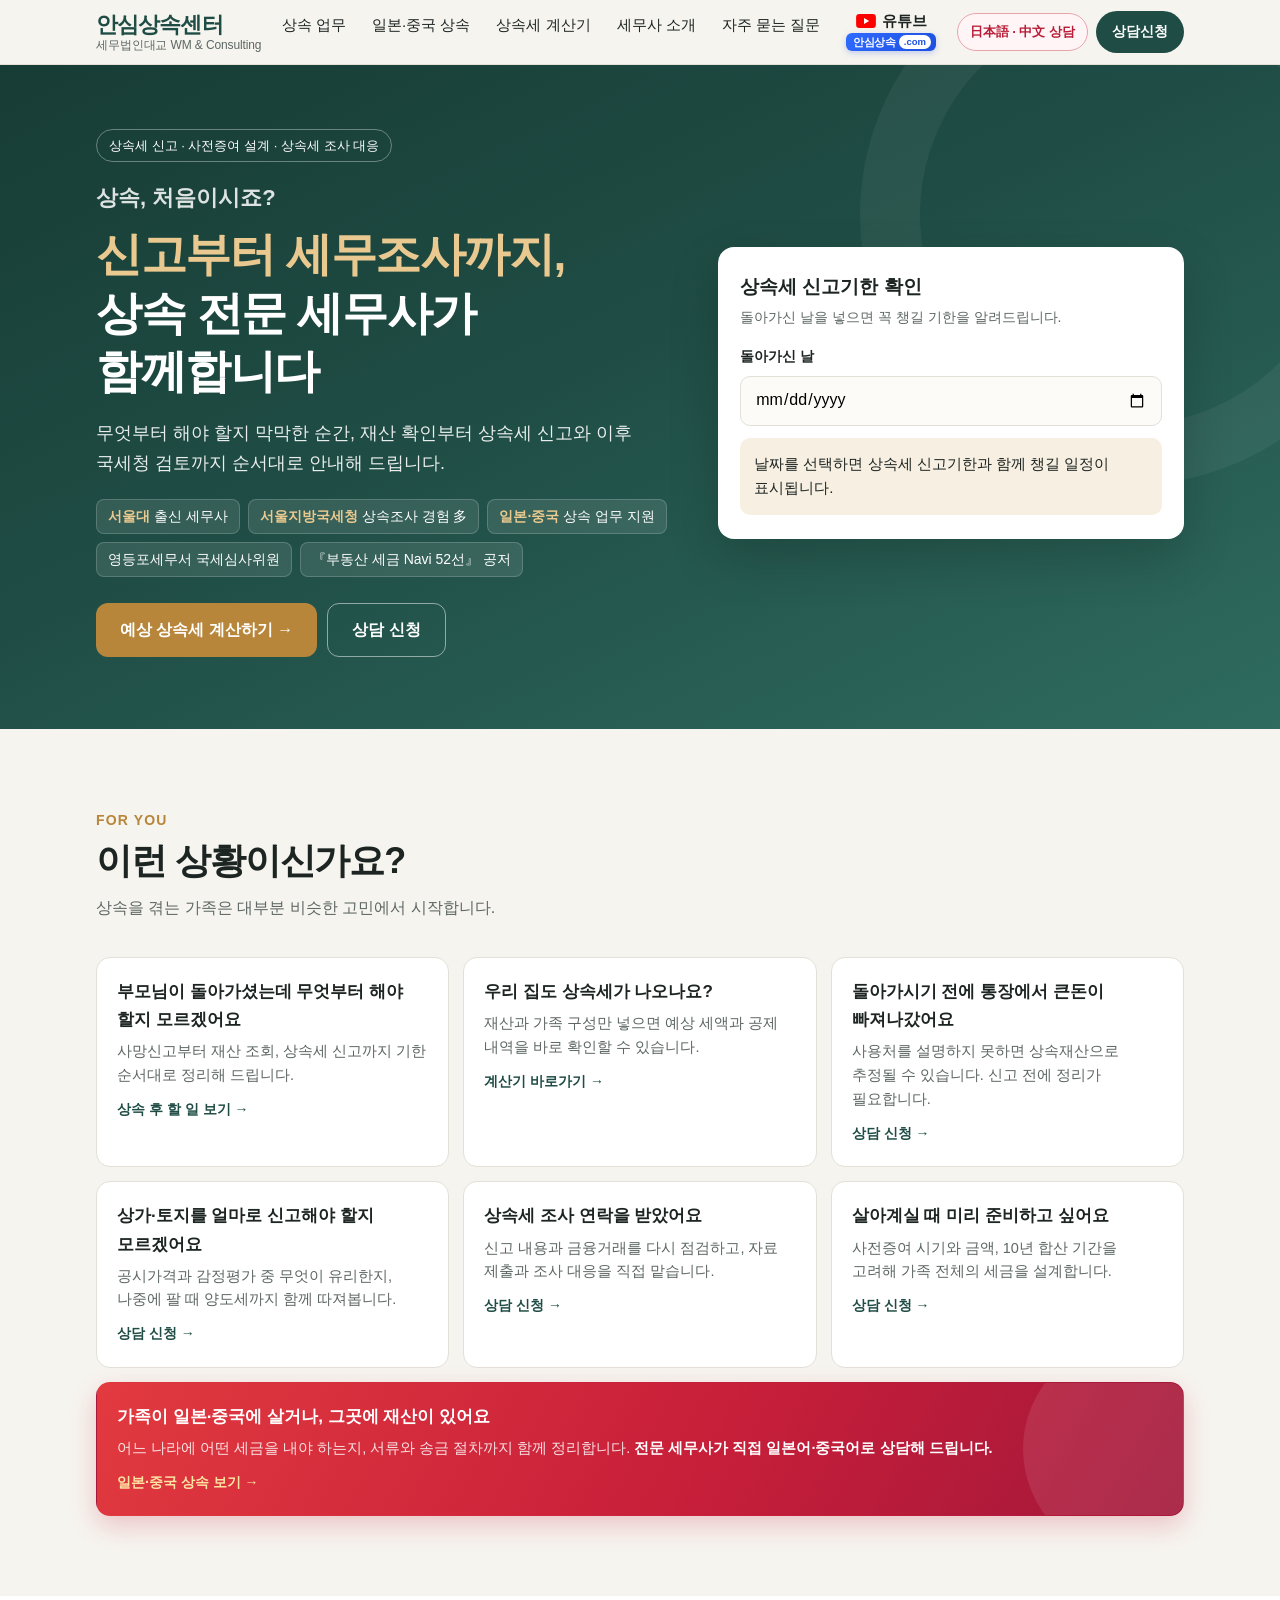
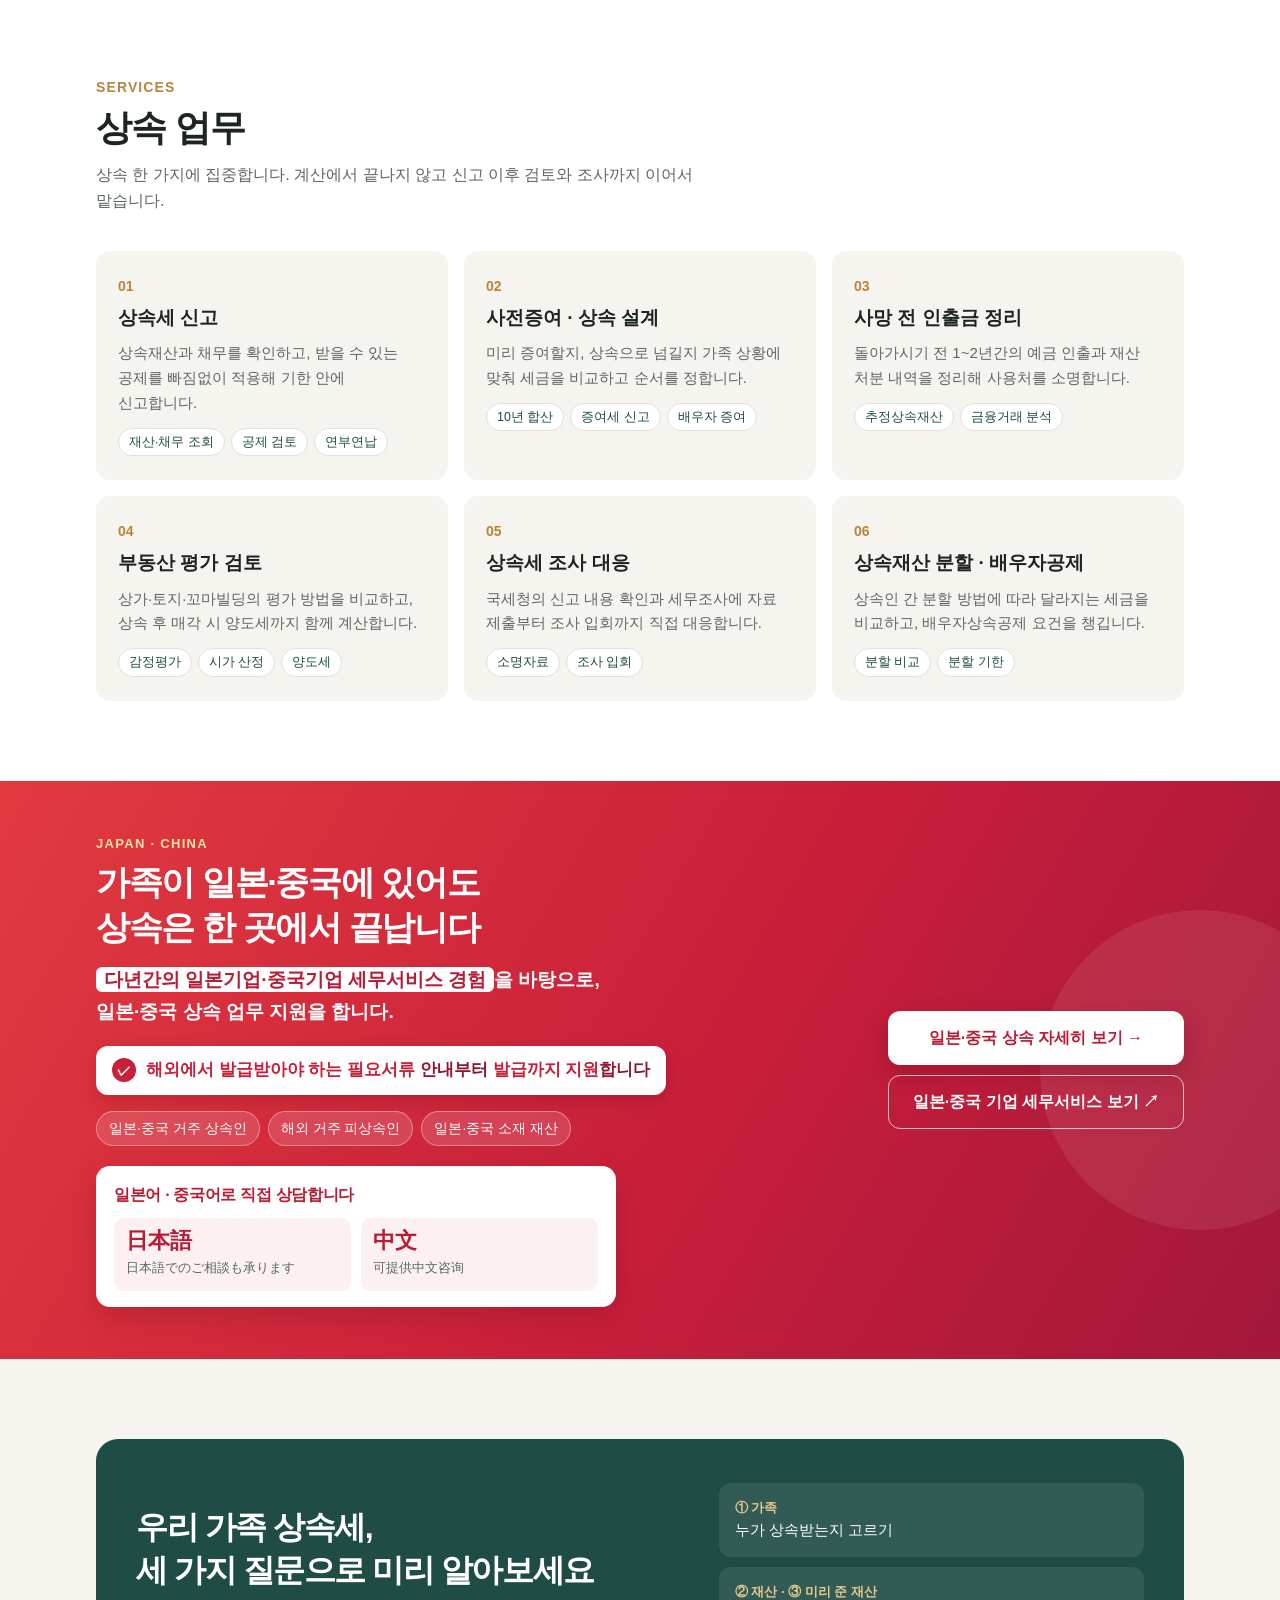
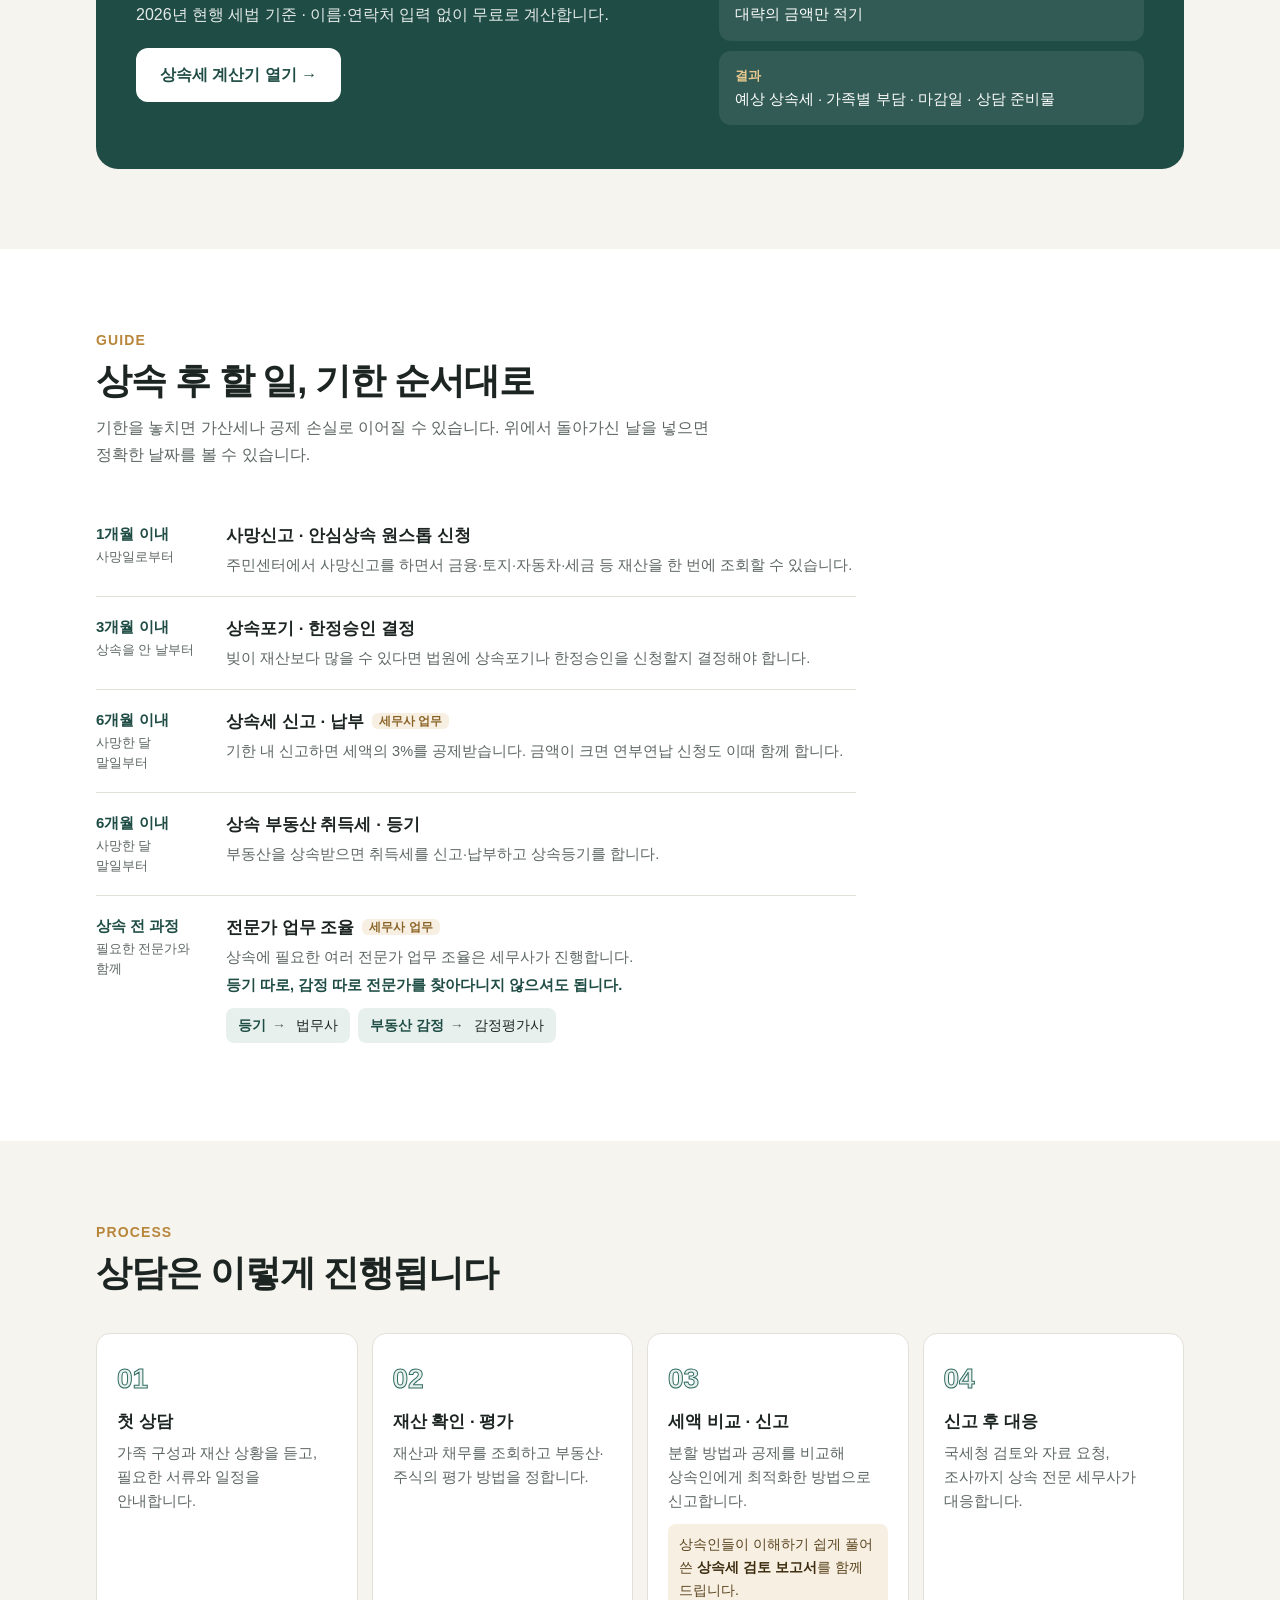
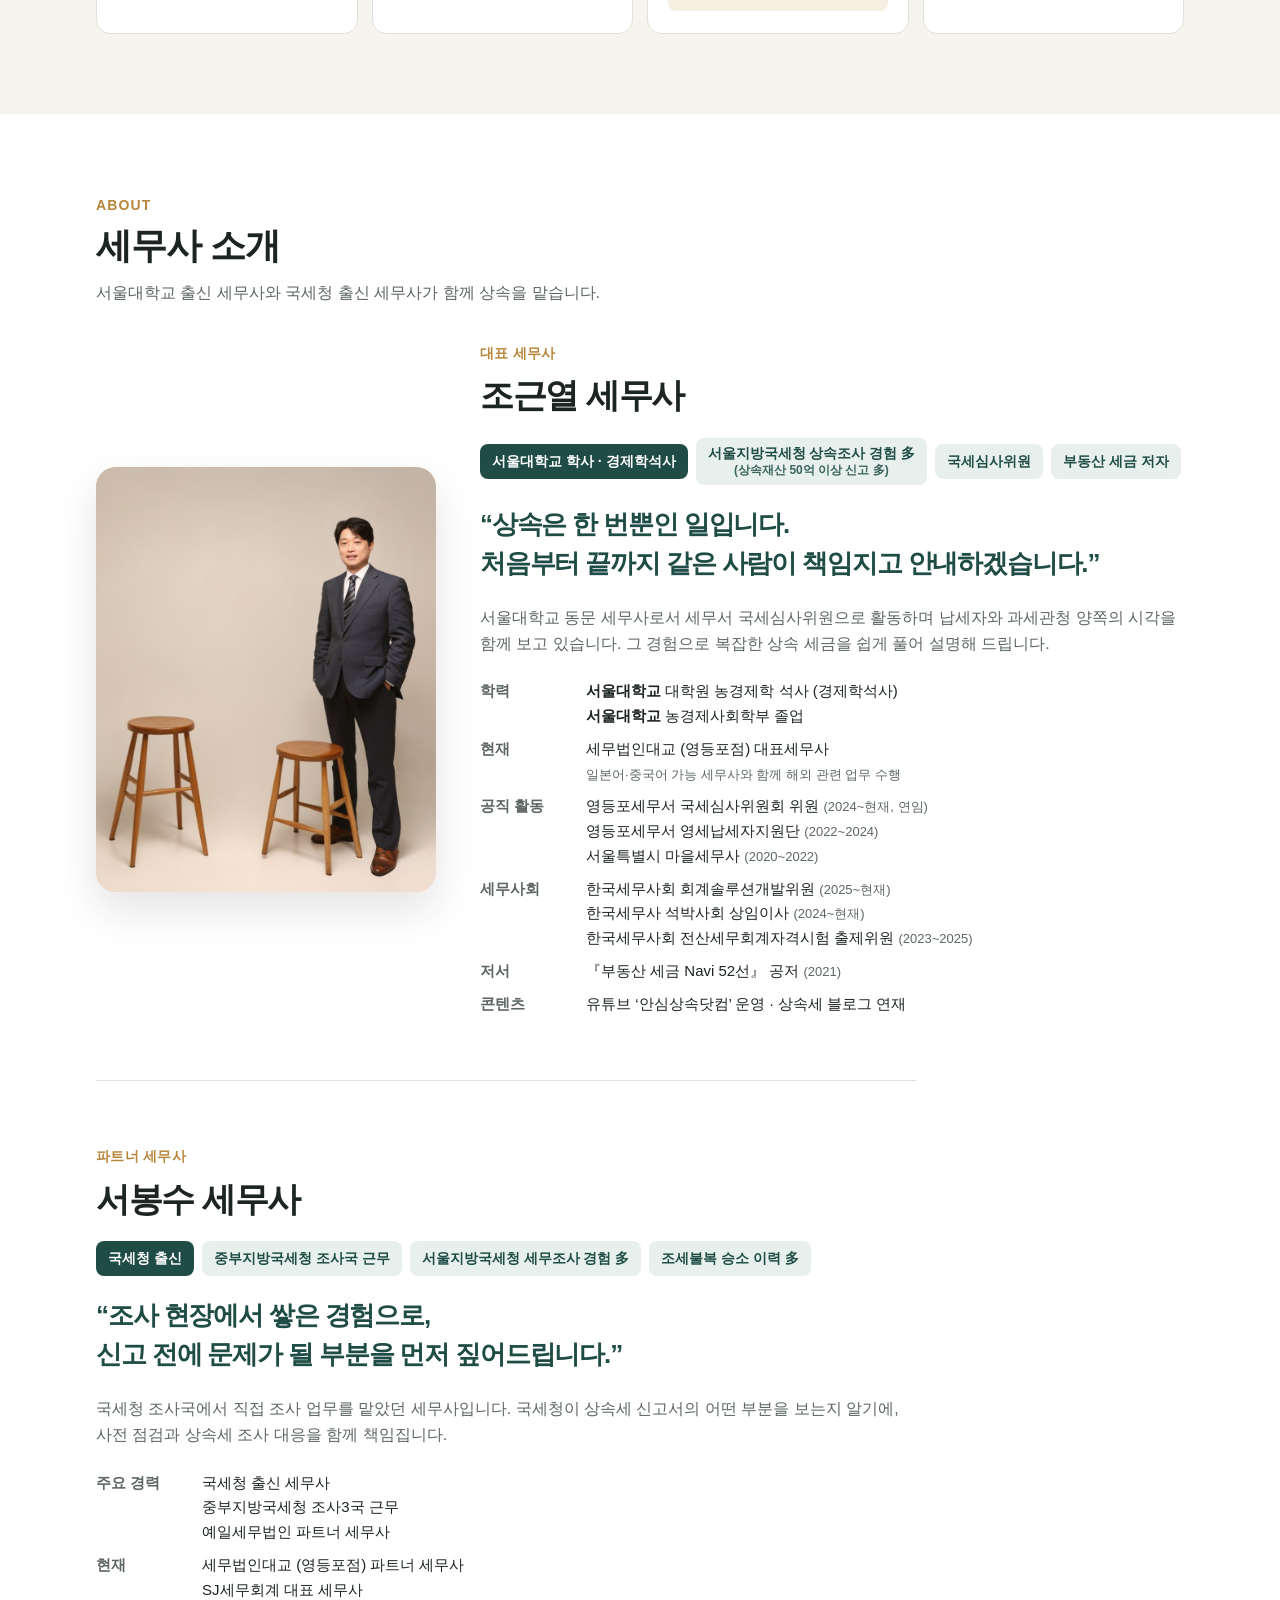
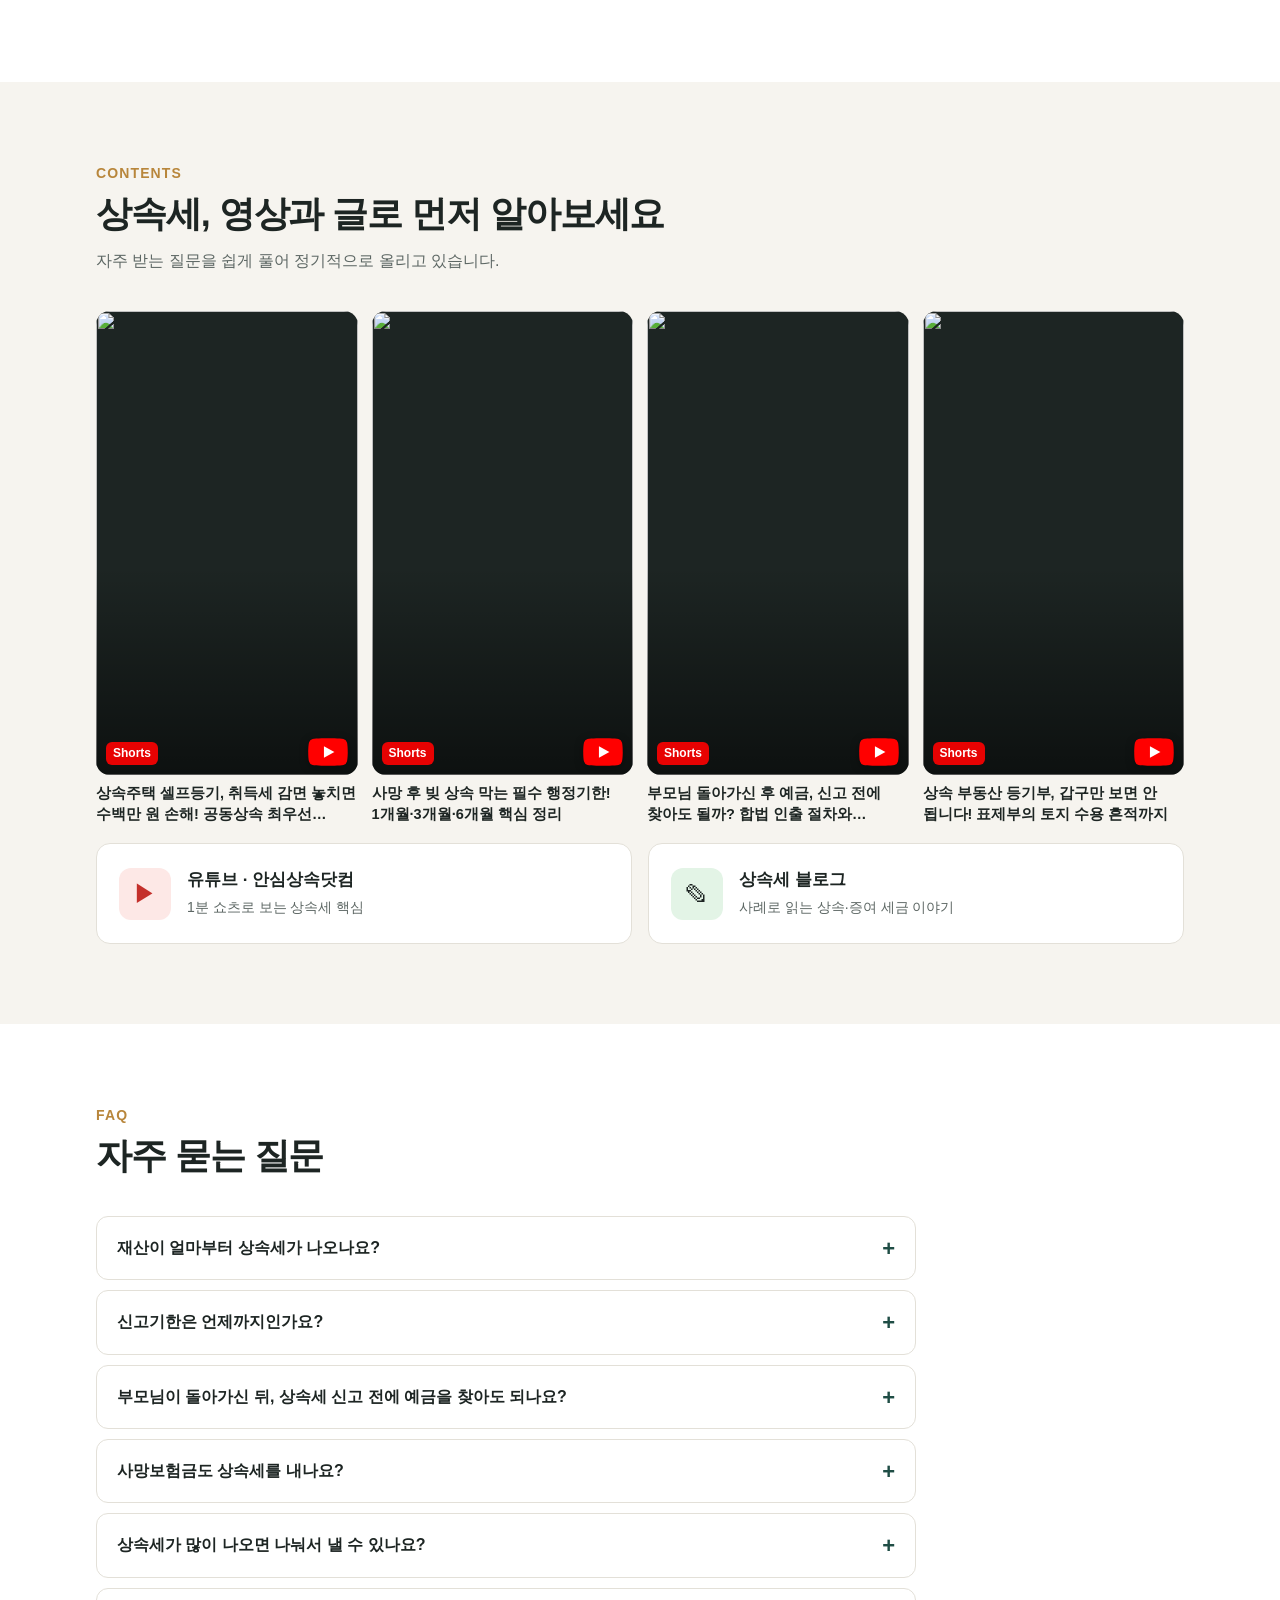
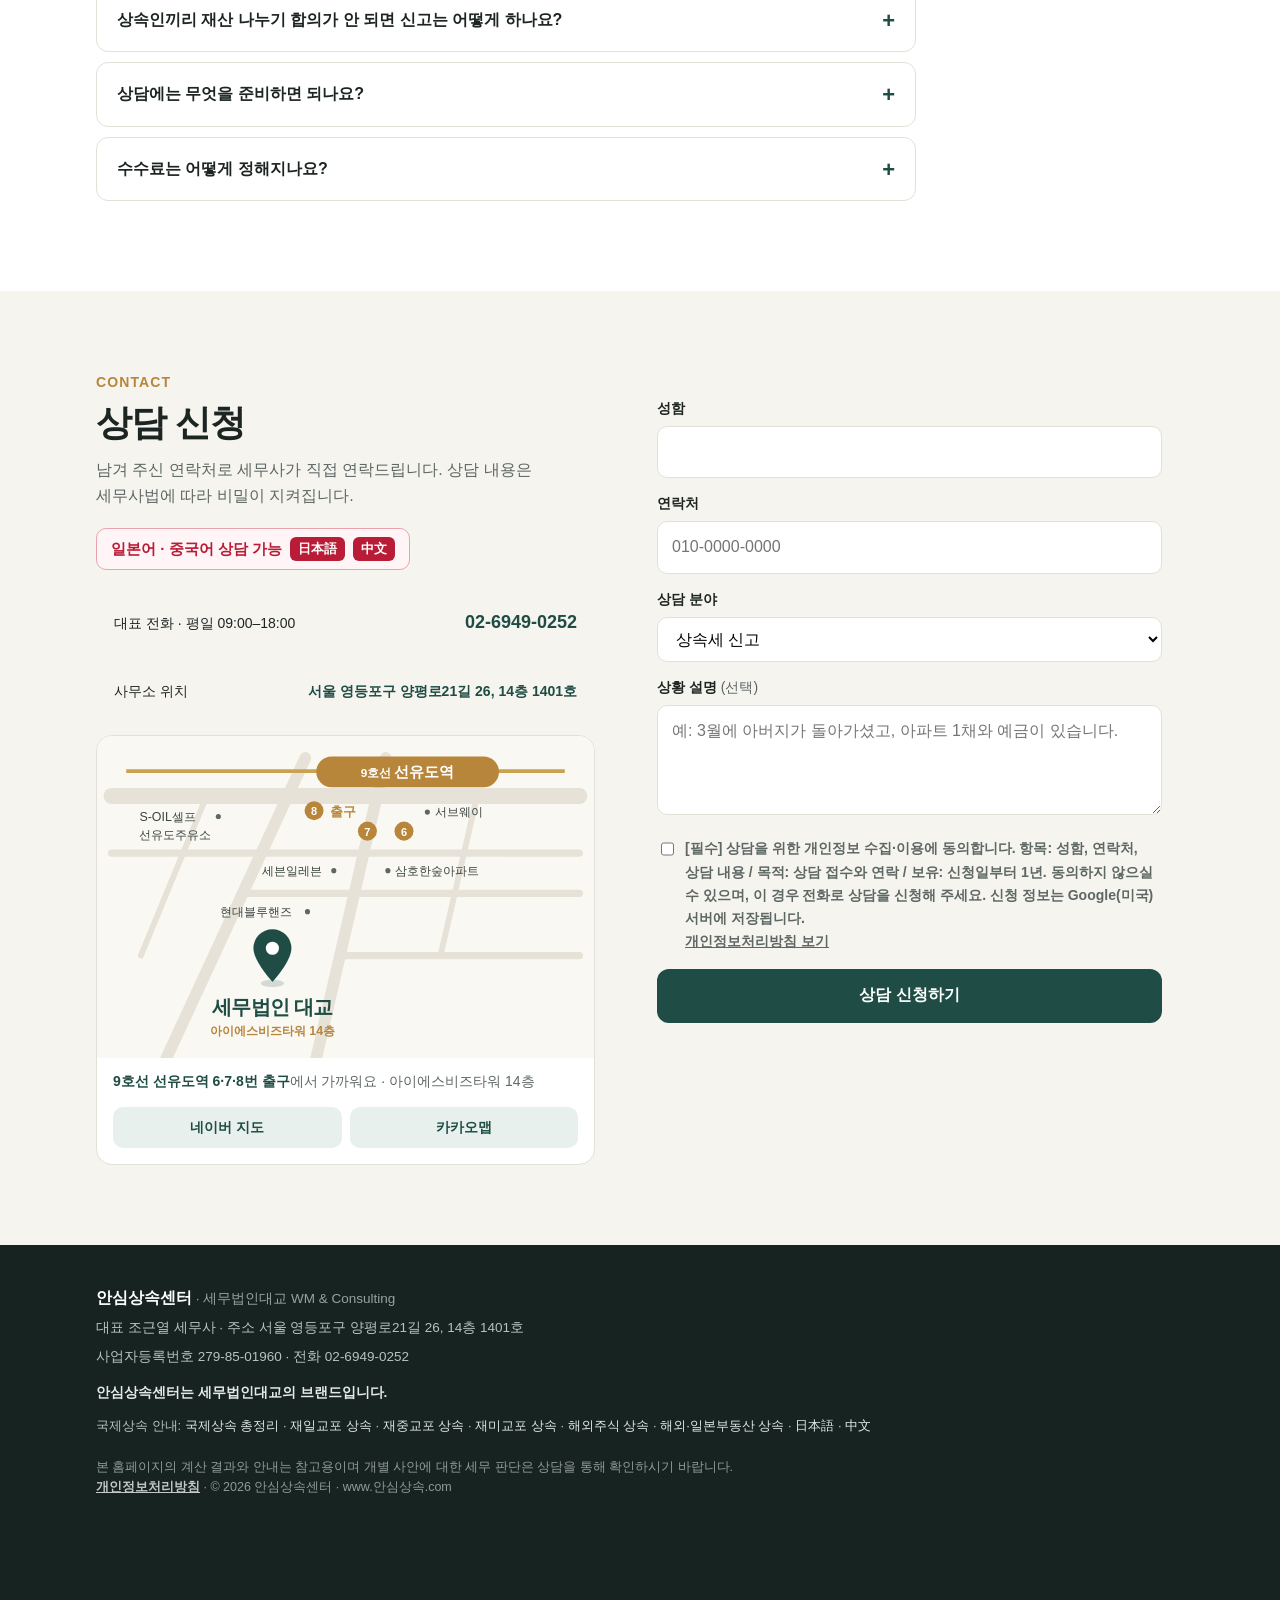
==== index.html @ 95f6ad6b "사이트 아이콘(파비콘) 추가 Co-Authored-By: Claude Opus 5.5 <noreply@anthropic.com>" ====
<!doctype html>
<html lang="ko">
<head>
<meta charset="utf-8">
<meta name="viewport" content="width=device-width, initial-scale=1">
<link rel="icon" href="/favicon.ico" sizes="any">
<link rel="icon" href="/favicon.svg" type="image/svg+xml">
<link rel="apple-touch-icon" href="/apple-touch-icon.png">
<title>안심상속센터 | 상속세 신고·사전증여·상속세 조사 대응 · 세무법인대교</title>
<meta name="description" content="상속세 신고부터 사전증여 설계, 사망 전 인출금 정리, 상속세 조사 대응까지. 무료 상속세 계산기와 신고기한 확인을 제공합니다.">
<meta name="naver-site-verification" content="bd3fa4d6078c1e0bb5e165438be6a2e6ed1eaf9d">
<meta name="google-site-verification" content="dFLKLhfa8z04iApVyCflS7L7bTZ5ejQ8OQOP5c-pNzM">
<meta name="keywords" content="상속세, 상속세 신고, 상속세 계산기, 국제상속, 재외국민 상속, 해외교민 상속, 재일교포 상속, 재중교포 상속, 재미교포 상속, 해외주식 상속, 해외부동산 상속, 일본부동산 상속, 영등포 세무사">
<meta name="author" content="조근열 세무사 (세무법인대교 WM & Consulting)">
<link rel="alternate" hreflang="ja" href="https://www.xn--hg4bqo16a96d.com/ja/">
<link rel="alternate" hreflang="zh" href="https://www.xn--hg4bqo16a96d.com/zh/">
<link rel="stylesheet" href="https://cdn.jsdelivr.net/gh/orioncactus/pretendard@v1.3.9/dist/web/variable/pretendardvariable-dynamic-subset.min.css">
<style>
  :root {
    --bg: #f6f4ef;
    --card: #ffffff;
    --ink: #1d2523;
    --muted: #5d6764;
    --line: #e3e0d8;
    --brand: #1f4d45;
    --brand-2: #2f6b5f;
    --brand-soft: #e7f0ec;
    --accent: #b8863b;
    --accent-soft: #f7efe1;
    --radius: 16px;
  }
  * { box-sizing: border-box; }
  html { -webkit-text-size-adjust: 100%; scroll-behavior: smooth; }
  body {
    margin: 0; background: var(--bg); color: var(--ink);
    font-family: "Pretendard Variable", Pretendard, -apple-system, BlinkMacSystemFont, "Apple SD Gothic Neo", "Malgun Gothic", sans-serif;
    font-size: 16px; line-height: 1.65; word-break: keep-all;
  }
  a { color: inherit; }
  img { max-width: 100%; display: block; }
  .wrap { max-width: 1120px; margin: 0 auto; padding: 0 16px; }
  .serif { font-weight: 800; letter-spacing: -0.045em; }
  section { scroll-margin-top: 72px; }

  /* 헤더 */
  header.site { position: sticky; top: 0; z-index: 20; background: rgba(246,244,239,.94); backdrop-filter: blur(8px); border-bottom: 1px solid var(--line); }
  header.site .wrap { display: flex; align-items: center; justify-content: space-between; height: 64px; gap: 16px; }
  .logo { display: flex; flex-direction: column; text-decoration: none; line-height: 1.2; }
  .logo b { font-size: 22px; font-weight: 800; color: var(--brand); letter-spacing: -0.04em; white-space: nowrap; }
  .logo span { font-size: 12px; color: var(--muted); white-space: nowrap; letter-spacing: -0.01em; }
  @media (max-width: 420px) { .logo b { font-size: 19px; } .logo span { font-size: 11px; } }
  nav.main { display: flex; gap: 26px; font-size: 15px; font-weight: 500; }
  nav.main a { text-decoration: none; }
  nav.main a:hover { color: var(--brand); }
  .head-tel { text-decoration: none; background: var(--brand); color: #fff; padding: 9px 16px; border-radius: 999px; font-size: 14px; font-weight: 700; white-space: nowrap; }
  @media (max-width: 880px) { nav.main { display: none; } }

  /* 히어로 */
  .hero { position: relative; overflow: hidden; background: linear-gradient(155deg, #173c35 0%, var(--brand) 45%, var(--brand-2) 100%); color: #fff; padding: 64px 0 72px; }
  .hero::after { content: ""; position: absolute; right: -120px; top: -120px; width: 420px; height: 420px; border-radius: 50%; border: 60px solid rgba(255,255,255,.05); }
  .hero .grid { position: relative; z-index: 1; display: grid; grid-template-columns: 1.25fr 1fr; gap: 40px; align-items: center; }
  @media (max-width: 880px) { .hero .grid { grid-template-columns: 1fr; } .hero { padding: 44px 0 48px; } }
  .eyebrow { display: inline-block; font-size: 13px; padding: 5px 12px; border: 1px solid rgba(255,255,255,.35); border-radius: 999px; margin-bottom: 18px; }
  .hero h1 { font-size: clamp(28px, 4.4vw, 46px); line-height: 1.28; margin: 0 0 18px; letter-spacing: -0.03em; }
  .hero h1 em { font-style: normal; color: #e9c98f; }
  .hero-q { margin: 0 0 8px; font-size: clamp(18px, 2.6vw, 22px); font-weight: 700; color: rgba(255,255,255,.85); }
  .hero p.lead { font-size: clamp(16px, 2.4vw, 18px); opacity: .9; margin: 0 0 28px; }
  .cred { display: flex; flex-wrap: wrap; gap: 8px; margin: -8px 0 26px; }
  .cred span { font-size: 14px; background: rgba(255,255,255,.1); border: 1px solid rgba(255,255,255,.18); border-radius: 8px; padding: 5px 11px; }
  .cred b { color: #e9c98f; }
  .cred { align-items: center; }
  .cred span.two { line-height: 1.35; padding-top: 6px; padding-bottom: 6px; }
  .cred span.two small { display: block; font-size: 12px; opacity: .8; }
  .about-badges { display: flex; flex-wrap: wrap; gap: 8px; margin: 0 0 20px; }
  .about-badges span { font-size: 14px; font-weight: 700; color: var(--brand); background: var(--brand-soft); border-radius: 8px; padding: 6px 12px; }
  .about-badges span.two { text-align: center; line-height: 1.35; }
  .about-badges span.two small { display: block; font-size: 12px; font-weight: 600; opacity: .85; }
  .about-badges { align-items: center; }
  .about-badges span.snu { background: var(--brand); color: #fff; }
  .hero-btns { display: flex; flex-wrap: wrap; gap: 10px; }
  .btn { display: inline-flex; align-items: center; justify-content: center; gap: 6px; height: 54px; padding: 0 24px; border-radius: 12px; font-weight: 700; text-decoration: none; font-size: 16px; border: 0; cursor: pointer; font-family: inherit; }
  .btn-gold { background: var(--accent); color: #fff; }
  .btn-white { background: #fff; color: var(--brand); }
  .btn-line { background: transparent; color: #fff; border: 1px solid rgba(255,255,255,.5); }
  .btn-brand { background: var(--brand); color: #fff; }

  /* 신고기한 위젯 */
  .deadline-box { background: #fff; color: var(--ink); border-radius: var(--radius); padding: 24px 22px; box-shadow: 0 20px 50px rgba(0,0,0,.18); }
  .deadline-box h2 { font-size: 19px; margin: 0 0 4px; }
  .deadline-box p { margin: 0 0 14px; color: var(--muted); font-size: 14px; }
  .deadline-box label { font-size: 14px; font-weight: 700; }
  .deadline-box input { width: 100%; height: 50px; border: 1px solid var(--line); border-radius: 10px; padding: 0 14px; font: inherit; font-size: 16px; background: #fcfbf8; margin: 6px 0 12px; }
  .dl-out { background: var(--accent-soft); border-radius: 10px; padding: 14px; font-size: 15px; min-height: 76px; }
  .dl-out b { font-size: 20px; color: #3d2d10; }
  .dl-out ul { margin: 8px 0 0; padding-left: 18px; font-size: 13.5px; color: #5b4520; }

  /* 공통 섹션 */
  .sec { padding: 80px 0; }
  .sec.alt { background: #fff; }
  @media (max-width: 640px) { .sec { padding: 56px 0; } }
  .sec-head { margin-bottom: 36px; }
  .sec-head .kicker { color: var(--accent); font-weight: 700; font-size: 14px; letter-spacing: .08em; }
  .sec-head h2 { font-size: clamp(26px, 4.6vw, 36px); line-height: 1.3; margin: 6px 0 10px; letter-spacing: -0.03em; }
  .sec-head p { color: var(--muted); margin: 0; max-width: 620px; }

  /* 이런 상황 */
  .situ { display: grid; grid-template-columns: repeat(3, 1fr); gap: 14px; }
  @media (max-width: 880px) { .situ { grid-template-columns: 1fr 1fr; } }
  @media (max-width: 520px) { .situ { grid-template-columns: 1fr; } }
  .situ a { display: block; text-decoration: none; background: var(--card); border: 1px solid var(--line); border-radius: 14px; padding: 20px; transition: border-color .15s, transform .15s; }
  .situ a:hover { border-color: var(--brand-2); transform: translateY(-2px); }
  .situ .q { font-weight: 700; font-size: 17px; margin-bottom: 6px; }
  .situ .a { color: var(--muted); font-size: 14.5px; }
  .situ a.wide { grid-column: 1 / -1; position: relative; overflow: hidden; background: linear-gradient(120deg, #e23a3f 0%, #c81f3a 55%, #a3173a 100%); border-color: transparent; color: #fff; box-shadow: 0 10px 26px rgba(200,31,58,.22); }
  .situ a.wide::after { content: ""; position: absolute; right: -60px; top: 50%; width: 220px; height: 220px; transform: translateY(-50%); border-radius: 50%; background: rgba(255,255,255,.09); }
  .situ a.wide:hover { border-color: transparent; }
  .situ a.wide .a { color: rgba(255,255,255,.85); }
  .situ a.wide .go { color: #ffe3a3; }
  .situ .go { display: inline-block; margin-top: 10px; color: var(--brand); font-weight: 700; font-size: 14px; }

  /* 업무 */
  .services { display: grid; grid-template-columns: repeat(3, 1fr); gap: 16px; }
  @media (max-width: 880px) { .services { grid-template-columns: 1fr 1fr; } }
  @media (max-width: 560px) { .services { grid-template-columns: 1fr; } }
  .svc { background: var(--bg); border-radius: 14px; padding: 24px 22px; }
  .svc .no { color: var(--accent); font-weight: 800; font-size: 14px; }
  .svc h3 { font-size: 19px; margin: 4px 0 8px; }
  .svc p { margin: 0 0 12px; color: var(--muted); font-size: 15px; }
  .tags { display: flex; flex-wrap: wrap; gap: 6px; }
  .tags span { font-size: 12.5px; background: #fff; border: 1px solid var(--line); border-radius: 999px; padding: 3px 10px; color: var(--brand); }

  /* 일본·중국 */
  .global { background: #eef2f0; }
  .lang { display: flex; flex-wrap: wrap; gap: 8px; margin-top: 16px; }
  .lang span { font-size: 14px; font-weight: 600; background: #fff; border: 1px solid var(--line); border-radius: 8px; padding: 6px 12px; color: var(--brand); }
  .cases { display: grid; grid-template-columns: repeat(3, 1fr); gap: 16px; }
  @media (max-width: 880px) { .cases { grid-template-columns: 1fr; } }
  .case { background: #fff; border-radius: 16px; padding: 26px 22px; border-top: 4px solid var(--brand); }
  .case-tag { font-size: 12.5px; font-weight: 800; color: var(--accent); letter-spacing: .06em; }
  .case h3 { font-size: 19px; line-height: 1.4; margin: 6px 0 10px; letter-spacing: -0.02em; }
  .case p { color: var(--muted); font-size: 15px; margin: 0 0 14px; }
  .case ul { margin: 0; padding: 14px 0 0 18px; border-top: 1px solid var(--line); font-size: 14.5px; }
  .case li { margin-bottom: 4px; }
  .compare-wrap { margin-top: 28px; overflow-x: auto; background: #fff; border-radius: 16px; }
  table.compare { width: 100%; min-width: 600px; border-collapse: collapse; font-size: 15px; }
  table.compare th, table.compare td { padding: 14px 16px; border-bottom: 1px solid var(--line); text-align: left; vertical-align: top; }
  table.compare thead th { background: var(--brand); color: #fff; font-size: 16px; }
  table.compare thead th:first-child { width: 110px; }
  table.compare tbody th { color: var(--muted); font-weight: 600; font-size: 14px; white-space: nowrap; }
  table.compare tr:last-child th, table.compare tr:last-child td { border-bottom: 0; }
  table.compare small { color: var(--muted); }
  .swipe-hint { display: none; }
  @media (max-width: 640px) { .swipe-hint { display: block; text-align: right; font-size: 13px; color: var(--muted); margin: 24px 0 -18px; } }
  .compare-note { color: var(--muted); font-size: 13.5px; margin: 12px 0 0; }

  /* 일본어·중국어 상담 강조 */
  .langbox { margin-top: 20px; background: #fff; color: var(--ink); border-radius: 14px; padding: 16px 18px; box-shadow: 0 10px 26px rgba(80,0,10,.18); max-width: 520px; }
  .lb-title { font-weight: 800; font-size: 16px; color: #b81c36; margin-bottom: 10px; letter-spacing: -0.02em; }
  .lb-items { display: grid; grid-template-columns: 1fr 1fr; gap: 10px; }
  @media (max-width: 420px) { .lb-items { grid-template-columns: 1fr; } }
  .lb-items a { display: block; text-decoration: none; background: #fdf0f1; border-radius: 10px; padding: 10px 12px; }
  .lb-items b { display: block; font-size: 22px; color: #b81c36; line-height: 1.2; }
  .lb-items span { font-size: 13px; color: var(--muted); }
  .head-lang { text-decoration: none; font-size: 13px; font-weight: 700; color: #b81c36; border: 1.5px solid #e9a3ad; background: #fff5f6; border-radius: 999px; padding: 7px 12px; white-space: nowrap; }
  .head-right { display: flex; align-items: center; gap: 8px; }
  .contact-lang { margin-top: 18px; display: inline-flex; align-items: center; gap: 8px; font-weight: 800; color: #b81c36; background: #fff5f6; border: 1.5px solid #e9a3ad; border-radius: 10px; padding: 8px 14px; font-size: 15px; }
  .contact-lang span { background: #b81c36; color: #fff; border-radius: 6px; padding: 1px 8px; font-size: 13px; }
  nav.main a { white-space: nowrap; }
  .nav-yt { display: inline-flex; flex-direction: column; align-items: center; gap: 3px; font-weight: 700; line-height: 1.1; }
  .nav-yt .yt-top { display: inline-flex; align-items: center; gap: 6px; }
  .yt-ch { display: inline-flex; align-items: center; gap: 3px; background: linear-gradient(135deg, #2f6bff, #1d4fe0); border-radius: 6px; padding: 2px 5px 2px 7px; box-shadow: 0 2px 6px rgba(29,79,224,.25); }
  .yt-ch b { color: #fff; font-size: 11px; font-weight: 800; letter-spacing: -0.03em; }
  .yt-ch i { font-style: normal; background: #fff; color: #1d4fe0; font-size: 9.5px; font-weight: 800; border-radius: 999px; padding: 0 5px; line-height: 1.5; }
  .nav-yt:hover { color: #d40000 !important; }

  @media (max-width: 1080px) { nav.main { display: none; } }
  @media (max-width: 760px) { .head-lang { padding: 6px 10px; font-size: 12.5px; } .head-lang .lg-x { display: none; } }
  @media (max-width: 360px) { .head-lang { display: none; } }

  /* 일본·중국 요약 띠 */
  .jc-band { position: relative; overflow: hidden; background: linear-gradient(120deg, #e23a3f 0%, #c81f3a 55%, #a3173a 100%); color: #fff; padding: 52px 0; }
  .jc-band::after { content: ""; position: absolute; right: -80px; top: 50%; width: 320px; height: 320px; transform: translateY(-50%); border-radius: 50%; background: rgba(255,255,255,.08); }
  .jc-inner { position: relative; z-index: 1; }
  .jc-band .btn { background: #fff; color: #b81c36; box-shadow: 0 8px 22px rgba(80,0,10,.25); }
  .jc-btns { display: flex; flex-direction: column; gap: 10px; }
  .jc-band .btn.jc-btn-sub { background: transparent; color: #fff; border: 1.5px solid rgba(255,255,255,.7); box-shadow: none; }
  .jc-band .btn.jc-btn-sub:hover { background: rgba(255,255,255,.12); }
  @media (max-width: 760px) { .jc-btns { width: 100%; } .jc-btns .btn { width: 100%; } }
  .jc-inner { display: flex; align-items: center; justify-content: space-between; gap: 28px; flex-wrap: wrap; }
  .jc-kicker { color: #ffe3a3; font-weight: 700; font-size: 13px; letter-spacing: .1em; }
  .jc-band h2 { font-size: clamp(24px, 4.2vw, 34px); line-height: 1.32; margin: 6px 0 16px; letter-spacing: -0.04em; font-weight: 800; }
  .jc-sub { margin: -2px 0 18px; font-size: clamp(16px, 2.6vw, 19px); font-weight: 600; line-height: 1.7; max-width: 600px; }
  .jc-sub mark { background: #fff; color: #b81c36; font-weight: 800; padding: 2px 8px; border-radius: 6px; box-decoration-break: clone; -webkit-box-decoration-break: clone; }
  .jc-docs { display: inline-flex; align-items: center; gap: 10px; margin: 0 0 16px; background: #fff; color: #8f1730; border-radius: 12px; padding: 10px 16px; font-size: clamp(15px, 2.2vw, 17px); font-weight: 600; box-shadow: 0 6px 18px rgba(80,0,10,.2); }
  .jc-docs b { color: #c81f3a; font-weight: 800; }
  .jc-docs .ic { flex: none; width: 24px; height: 24px; border-radius: 50%; background: #c81f3a; color: #fff; display: grid; place-items: center; font-size: 14px; font-weight: 800; }
  .jc-points { display: flex; flex-wrap: wrap; gap: 8px; }
  .jc-points span { font-size: 14px; background: rgba(255,255,255,.14); border: 1px solid rgba(255,255,255,.35); border-radius: 999px; padding: 5px 12px; }
  .jc-lang { margin-top: 14px; font-size: 14px; opacity: .9; display: flex; gap: 14px; flex-wrap: wrap; }

  /* 계산기 배너 */
  .calc-banner { background: var(--brand); color: #fff; border-radius: 22px; padding: 44px 40px; display: grid; grid-template-columns: 1.3fr 1fr; gap: 30px; align-items: center; }
  @media (max-width: 760px) { .calc-banner { grid-template-columns: 1fr; padding: 32px 22px; } }
  .calc-banner h2 { font-size: clamp(24px, 4vw, 32px); margin: 0 0 10px; line-height: 1.35; }
  .calc-banner p { margin: 0 0 20px; opacity: .88; }
  .calc-banner ul { list-style: none; margin: 0; padding: 0; display: grid; gap: 10px; }
  .calc-banner li { background: rgba(255,255,255,.08); border-radius: 12px; padding: 14px 16px; font-size: 15px; }
  .calc-banner li b { display: block; color: #e9c98f; font-size: 13px; }

  /* 타임라인 */
  .timeline { position: relative; display: grid; gap: 0; max-width: 760px; }
  .tl { display: grid; grid-template-columns: 110px 1fr; gap: 20px; padding: 18px 0; border-bottom: 1px solid var(--line); }
  .tl:last-child { border-bottom: 0; }
  .tl .when { font-weight: 800; color: var(--brand); font-size: 15px; }
  .tl .when small { display: block; color: var(--muted); font-weight: 400; font-size: 12.5px; }
  .step p.step-plus { margin-top: 10px; padding: 9px 11px; background: var(--accent-soft); border-radius: 8px; color: #5b4520; font-size: 14px; }
  .step-plus b { color: #3d2d10; }
  .tl-one { display: block; margin-top: 4px; color: var(--brand); font-weight: 700; }
  .tl-pros { display: flex; flex-wrap: wrap; gap: 8px; margin-top: 10px; }
  .tl-pros span { font-size: 14px; background: var(--brand-soft); color: var(--ink); border-radius: 8px; padding: 6px 12px; }
  .tl-pros b { color: var(--brand); margin-right: 6px; }
  .tl-pros b::after { content: "→"; margin-left: 6px; color: var(--muted); font-weight: 400; }
  .tl h3 { margin: 0 0 4px; font-size: 17px; }
  .tl p { margin: 0; color: var(--muted); font-size: 14.5px; }
  .tl.key h3::after { content: "세무사 업무"; margin-left: 8px; font-size: 11.5px; vertical-align: 2px; background: var(--accent-soft); color: #8a6326; border-radius: 6px; padding: 2px 7px; }
  @media (max-width: 520px) { .tl { grid-template-columns: 1fr; gap: 4px; } }

  /* 진행과정 */
  .process { display: grid; grid-template-columns: repeat(4, 1fr); gap: 14px; counter-reset: p; }
  @media (max-width: 880px) { .process { grid-template-columns: 1fr 1fr; } }
  @media (max-width: 480px) { .process { grid-template-columns: 1fr; } }
  .step { background: var(--card); border: 1px solid var(--line); border-radius: 14px; padding: 22px 20px; }
  .step::before { counter-increment: p; content: "0" counter(p); display: block; font-size: 28px; font-weight: 800; color: var(--brand-soft); -webkit-text-stroke: 1px var(--brand-2); }
  .step h3 { margin: 6px 0; font-size: 17px; }
  .step p { margin: 0; color: var(--muted); font-size: 14.5px; }

  /* 세무사 소개 */
  .about { display: grid; grid-template-columns: 340px 1fr; gap: 44px; align-items: center; }
  .about + .about { margin-top: 64px; padding-top: 64px; border-top: 1px solid var(--line); }
  .about-rev { grid-template-columns: 1fr 340px; }
  .about-rev > .photo { order: 2; }
  .about-solo { grid-template-columns: 1fr; max-width: 820px; }
  .role { color: var(--accent); font-weight: 700; font-size: 14px; letter-spacing: .02em; }
  .pname { font-size: clamp(26px, 4.4vw, 34px); margin: 2px 0 14px; letter-spacing: -0.04em; font-weight: 800; }
  .photo-empty { display: grid; place-items: center; color: var(--muted); font-size: 15px; background: linear-gradient(160deg, #ece6dc, #e0d8cb); }
  @media (max-width: 820px) { .about, .about-rev { grid-template-columns: 1fr; gap: 24px; } .about-rev > .photo { order: 0; } .about + .about { margin-top: 44px; padding-top: 44px; } }
  .photo { width: 100%; height: auto; aspect-ratio: 4/5; object-fit: cover; object-position: 78% center; border-radius: 20px; background: #e9e1d6; box-shadow: 0 18px 40px rgba(29,37,35,.12); }
  @media (max-width: 820px) { .photo { max-width: 300px; } }
  .about blockquote { margin: 0 0 22px; font-size: clamp(20px, 3.2vw, 26px); line-height: 1.5; color: var(--brand); }
  .about dl { display: grid; grid-template-columns: 90px 1fr; gap: 8px 16px; margin: 0; font-size: 15px; }
  .about dt { color: var(--muted); }
  .about dd { margin: 0; }
  .about dd small { color: var(--muted); font-size: 13px; }
  .about dt { font-weight: 700; }
  .about-intro { color: var(--muted); margin: 0 0 22px; }
  @media (max-width: 520px) { .about dl { grid-template-columns: 1fr; gap: 2px; } .about dd { margin-bottom: 12px; } }

  /* 콘텐츠 */
  .media { display: grid; grid-template-columns: 1fr 1fr; gap: 16px; }
  @media (max-width: 680px) { .media { grid-template-columns: 1fr; } }
  .media a { display: flex; gap: 16px; align-items: center; text-decoration: none; background: var(--card); border: 1px solid var(--line); border-radius: 14px; padding: 22px; }
  .media .ic { flex: none; width: 52px; height: 52px; border-radius: 12px; display: grid; place-items: center; font-size: 24px; }
  .media b { display: block; font-size: 17px; }
  .media span { color: var(--muted); font-size: 14px; }

  /* 유튜브 최신 영상 */
  .yt-grid { display: grid; grid-template-columns: repeat(4, 1fr); gap: 14px; margin-bottom: 18px; }
  .yt-grid:empty { display: none; }
  @media (max-width: 760px) { .yt-grid { grid-template-columns: 1fr 1fr; gap: 10px; } }
  .yt-card { display: block; text-align: left; border: 0; padding: 0; background: none; cursor: pointer; font: inherit; color: inherit; }
  .yt-thumb { position: relative; aspect-ratio: 9 / 16; border-radius: 14px; overflow: hidden; background: #1d2523; }
  .yt-thumb img { width: 100%; height: 100%; object-fit: cover; transition: transform .25s; }
  .yt-card:hover .yt-thumb img { transform: scale(1.04); }
  .yt-thumb::after { content: ""; position: absolute; inset: 0; background: linear-gradient(to top, rgba(0,0,0,.55), transparent 45%); }
  .yt-play { position: absolute; right: 10px; bottom: 9px; z-index: 1; width: 40px; height: 28px; filter: drop-shadow(0 2px 4px rgba(0,0,0,.35)); transition: transform .2s; }
  .yt-card:hover .yt-play { transform: scale(1.12); }
  .yt-badge { position: absolute; left: 10px; bottom: 10px; z-index: 1; color: #fff; font-size: 12px; font-weight: 700; background: rgba(255,0,0,.9); border-radius: 6px; padding: 2px 7px; }
  .yt-title { margin-top: 8px; font-size: 14.5px; font-weight: 700; line-height: 1.45; display: -webkit-box; -webkit-line-clamp: 2; -webkit-box-orient: vertical; overflow: hidden; }
  .yt-modal { border: 0; padding: 0; background: transparent; max-width: none; overflow: visible; }
  .yt-modal::backdrop { background: rgba(0,0,0,.82); }
  .yt-modal .frame { position: relative; height: min(86vh, 760px); aspect-ratio: 9 / 16; max-width: 94vw; margin-top: 44px; }
  .yt-modal iframe { width: 100%; height: 100%; border: 0; border-radius: 14px; background: #000; }
  .yt-close { position: absolute; top: -44px; right: 0; width: 40px; height: 40px; border-radius: 50%; border: 0; background: #fff; font-size: 22px; cursor: pointer; }

  /* FAQ */
  .faq { max-width: 820px; }
  .faq details { background: var(--card); border: 1px solid var(--line); border-radius: 12px; margin-bottom: 10px; }
  .faq summary { cursor: pointer; list-style: none; padding: 18px 48px 18px 20px; font-weight: 700; position: relative; }
  .faq summary::-webkit-details-marker { display: none; }
  .faq summary::after { content: "+"; position: absolute; right: 20px; top: 14px; font-size: 22px; color: var(--brand); }
  .faq details[open] summary::after { content: "−"; }
  .faq-yt { display: inline-block; margin-top: 10px; font-size: 14px; font-weight: 700; color: #d40000; text-decoration: none; background: #fff1f1; border-radius: 8px; padding: 5px 12px; }
  .faq-yt:hover { background: #ffe3e3; }
  .faq .ans { padding: 0 20px 18px; color: var(--muted); font-size: 15px; }

  /* 상담 */
  .consult-wrap { display: grid; grid-template-columns: 1fr 1.1fr; gap: 40px; }
  @media (max-width: 820px) { .consult-wrap { grid-template-columns: 1fr; gap: 24px; } }
  .contact-list { display: grid; gap: 10px; margin-top: 22px; }
  .contact-list a { display: flex; justify-content: space-between; align-items: center; text-decoration: none; background: var(--bg); border-radius: 12px; padding: 16px 18px; }
  .contact-list a { gap: 12px; }
  .contact-list span { font-size: 14px; }
  .contact-list b { font-size: 18px; color: var(--brand); white-space: nowrap; }
  .map { margin: 16px 0 0; background: #fff; border: 1px solid var(--line); border-radius: 16px; overflow: hidden; }
  .map img { width: 100%; height: auto; display: block; }
  .map figcaption { padding: 12px 16px 4px; font-size: 14px; color: var(--muted); }
  .map figcaption b { color: var(--brand); }
  .map-btns { display: grid; grid-template-columns: 1fr 1fr; gap: 8px; padding: 10px 16px 16px; }
  .map-btns a { text-align: center; text-decoration: none; font-size: 14px; font-weight: 700; padding: 9px 0; border-radius: 10px; background: var(--brand-soft); color: var(--brand); }
  .map-btns a:hover { background: #d9e8e2; }
  form.consult { background: var(--bg); border-radius: 18px; padding: 26px 22px; }
  form.consult .f { margin-bottom: 14px; }
  form.consult label { display: block; font-weight: 700; font-size: 14px; margin-bottom: 6px; }
  form.consult input[type=text], form.consult input[type=tel], form.consult select, form.consult textarea {
    width: 100%; border: 1px solid var(--line); border-radius: 10px; background: #fff; font: inherit; font-size: 16px; padding: 12px 14px;
  }
  form.consult textarea { min-height: 110px; resize: vertical; }
  form.consult .agree { display: flex; gap: 8px; align-items: flex-start; font-size: 14px; color: var(--muted); margin: 6px 0 16px; }
  form.consult .agree input { width: 18px; height: 18px; accent-color: var(--brand); margin-top: 3px; }
  form.consult button { width: 100%; }
  .form-msg { margin-top: 12px; font-size: 14px; color: var(--brand); min-height: 20px; }

  /* 푸터 */
  footer.site { background: #172320; color: #b8c2bf; font-size: 13.5px; padding: 40px 0 110px; }
  footer.site b { color: #fff; font-size: 16px; }
  footer.site p { margin: 6px 0; }
  footer.site .brand-note { margin-top: 14px; color: #e3e9e7; font-weight: 600; }
  footer.site .legal { margin-top: 18px; font-size: 12.5px; opacity: .75; }

  /* 모바일 하단 고정 */
  .mobile-bar { display: none; }
  @media (max-width: 760px) {
    .mobile-bar { display: grid; grid-template-columns: 1fr 1fr 1fr; position: fixed; left: 0; right: 0; bottom: 0; z-index: 30; background: #fff; border-top: 1px solid var(--line); padding-bottom: env(safe-area-inset-bottom); }
    .mobile-bar a { text-align: center; padding: 17px 0 18px; text-decoration: none; font-size: 13px; font-weight: 700; color: var(--brand); }
    .mobile-bar a span { display: block; font-size: 20px; line-height: 1.3; }
    .mobile-bar a.main { background: var(--brand); color: #fff; }
    .head-tel { display: none; }
  }
  footer.site .foot-links { margin-top: 10px; font-size: 13px; line-height: 1.9; }
  footer.site .foot-links a { color: #dfe7e4; text-decoration: none; }
  footer.site .foot-links a:hover { text-decoration: underline; }
</style>
<script type="application/ld+json">{"@context":"https://schema.org","@graph":[{"@type":"AccountingService","@id":"https://www.xn--hg4bqo16a96d.com/#org","name":"안심상속센터","alternateName":["세무법인대교 WM & Consulting","안심상속닷컴"],"url":"https://www.xn--hg4bqo16a96d.com/","telephone":"+82-2-6949-0252","description":"세무법인대교 WM & Consulting의 상속세 전문 브랜드. 상속세 신고·사전증여 설계·상속세 조사 대응과 함께, 일본·중국 등 해외 관련 국제상속(재외국민·해외교민 상속)을 일본어·중국어로 지원합니다.","address":{"@type":"PostalAddress","streetAddress":"양평로21길 26, 14층 1401호","addressLocality":"영등포구","addressRegion":"서울","postalCode":"","addressCountry":"KR"},"availableLanguage":["ko","ja","zh"],"areaServed":["KR","JP","CN","US"],"knowsAbout":["상속세 신고","국제상속","재외국민 상속","해외교민 상속","재일교포 상속","재중교포 상속","재미교포 상속","해외주식 상속","해외 비상장주식 상속","해외부동산 상속","일본부동산 상속","사전증여 설계","상속세 세무조사 대응","상속재산 평가"],"sameAs":["https://www.youtube.com/channel/UCbk_X-7CcC_xv5vH6Hm069A","https://blog.naver.com/easyzip"],"employee":[{"@id":"https://www.xn--hg4bqo16a96d.com/#cho"},{"@id":"https://www.xn--hg4bqo16a96d.com/#seo"}]},{"@type":"Person","@id":"https://www.xn--hg4bqo16a96d.com/#cho","name":"조근열","alternateName":"趙槿烈","jobTitle":"대표세무사","worksFor":{"@id":"https://www.xn--hg4bqo16a96d.com/#org"},"alumniOf":{"@type":"CollegeOrUniversity","name":"서울대학교"},"description":"서울대학교 출신 세무사. 세무법인대교 WM & Consulting(영등포점) 대표세무사, 영등포세무서 국세심사위원회 위원. 상속세 신고와 국제상속(재일·재중·재미교포 상속, 해외주식·해외부동산 상속)을 지원하며, 다년간 일본기업·중국기업 세무서비스를 해 왔습니다. 『부동산 세금 Navi 52선』 공저, 유튜브 안심상속닷컴 운영.","knowsAbout":["상속세 신고","국제상속","재외국민 상속","해외교민 상속","재일교포 상속","재중교포 상속","재미교포 상속","해외주식 상속","해외 비상장주식 상속","해외부동산 상속","일본부동산 상속","사전증여 설계","상속세 세무조사 대응","상속재산 평가"]},{"@type":"Person","@id":"https://www.xn--hg4bqo16a96d.com/#seo","name":"서봉수","jobTitle":"파트너 세무사","worksFor":{"@id":"https://www.xn--hg4bqo16a96d.com/#org"},"description":"국세청 출신 세무사(중부지방국세청 조사3국 근무). 상속세 세무조사 대응과 조세불복을 지원합니다.","knowsAbout":["상속세 세무조사 대응","조세불복"]},{"@type":"FAQPage","mainEntity":[{"@type":"Question","name":"재산이 얼마부터 상속세가 나오나요?","acceptedAnswer":{"@type":"Answer","text":"가족 구성에 따라 다릅니다. 배우자와 자녀가 함께 상속받으면 일괄공제 5억원과 배우자공제 최소 5억원이 적용되어 대략 10억원 이하는 상속세가 나오지 않는 경우가 많습니다. 자녀만 상속받으면 대략 5억원이 기준이 됩니다. 금융재산 공제나 사전증여 여부에 따라 달라지니 계산기로 확인해 보세요. 다만 재산 평가 방법에 따라 과세 여부가 달라질 수 있습니다. 추후 양도세 절세까지 고려한다면 세무 상담을 받는 것이 좋습니다."}},{"@type":"Question","name":"신고기한은 언제까지인가요?","acceptedAnswer":{"@type":"Answer","text":"돌아가신 날이 속한 달의 말일부터 6개월 이내입니다. 예를 들어 3월 15일에 돌아가셨다면 9월 30일까지입니다. 돌아가신 분이나 상속인 전원이 해외에 주소를 두었다면 9개월입니다."}},{"@type":"Question","name":"부모님이 돌아가신 뒤, 상속세 신고 전에 예금을 찾아도 되나요?","acceptedAnswer":{"@type":"Answer","text":"네, 적법한 절차를 밟으면 신고 전이라도 찾을 수 있습니다. 상속인 전원의 위임장·인감증명서·가족관계증명서 등이 필요하고, 은행마다 요구 서류가 다르니 방문 전에 확인하세요. 다만 빚이 재산보다 많아 상속포기나 한정승인을 고민 중이라면 예금을 찾는 순간 상속을 받아들인 것(단순승인)으로 볼 수 있으니 먼저 상담을 받으세요. 배우자가 있다면 재산을 어떻게 나누느냐에 따라 배우자공제와 상속세가 크게 달라질 수 있습니다."}},{"@type":"Question","name":"사망보험금도 상속세를 내나요?","acceptedAnswer":{"@type":"Answer","text":"보험료를 누가 냈는지가 핵심입니다. 돌아가신 분이 보험료를 냈다면 수익자가 자녀 이름이어도 상속재산으로 보아 상속세 대상이 됩니다. 반대로 자녀가 자기 소득으로 보험료를 냈다면 상속재산에서 빠지지만, 직접 낸 사실을 입증해야 합니다. 또 지정된 수익자가 받은 보험금을 다른 가족과 나누면 증여세가 나올 수 있으니 주의하세요."}},{"@type":"Question","name":"상속세가 많이 나오면 나눠서 낼 수 있나요?","acceptedAnswer":{"@type":"Answer","text":"네, 연부연납 제도가 있습니다. 납부할 상속세가 2천만원을 넘으면 담보를 제공하고 세무서 허가를 받아 최대 10년까지 나눠 낼 수 있습니다. 다만 첫 회분은 신고기한까지 먼저 내야 하고, 매회 나눠 내는 금액이 1천만원을 넘도록 기간을 정해야 합니다. 곧 팔 계획인 부동산은 담보에서 빼는 편이 좋습니다."}},{"@type":"Question","name":"상속인끼리 재산 나누기 합의가 안 되면 신고는 어떻게 하나요?","acceptedAnswer":{"@type":"Answer","text":"합의가 안 되어도 신고기한은 늘어나지 않습니다. 일단 법정지분(배우자 1.5 : 자녀 1)대로 기한 안에 신고해 무신고 가산세(20%)부터 막으세요. 나중에 소송으로 나누는 비율이 확정되면 상속받은 날로 거슬러 효력이 생기고, 확정판결로 더 받게 되어도 증여세는 나오지 않습니다. 다만 법정지분대로 등기한 뒤 상속인끼리 협의로 다시 나누면 증여세가 나올 수 있습니다."}},{"@type":"Question","name":"상담에는 무엇을 준비하면 되나요?","acceptedAnswer":{"@type":"Answer","text":"가족관계증명서, 안심상속 원스톱 조회 결과, 부동산 등기부등본, 최근 2년 정도의 통장 거래내역이 있으면 상담이 빠릅니다. 없어도 첫 상담은 가능합니다."}},{"@type":"Question","name":"수수료는 어떻게 정해지나요?","acceptedAnswer":{"@type":"Answer","text":"재산 규모와 종류, 평가·소명이 필요한 범위에 따라 달라집니다. 첫 상담에서 업무 범위를 확인한 뒤 미리 안내해 드립니다."}}]}]}</script>
</head>
<body>

<script src="office.js"></script>

<header class="site">
  <div class="wrap">
    <a class="logo" href="#top"><b data-office="brand">안심상속센터</b><span data-office="name"></span></a>
    <nav class="main">
      <a href="#services">상속 업무</a>
      <a href="japan-china/">일본·중국 상속</a>
      <a href="calculator/">상속세 계산기</a>
      <a href="#about">세무사 소개</a>
      <a href="#faq">자주 묻는 질문</a>
      <a class="nav-yt" data-link="youtube" target="_blank" rel="noopener" title="유튜브 안심상속닷컴 채널"><span class="yt-top"><svg viewBox="0 0 24 17" width="20" height="14" aria-hidden="true"><rect width="24" height="17" rx="4" fill="#ff0000"/><path d="M9.6 4.8v7.4l6.2-3.7z" fill="#fff"/></svg>유튜브</span><span class="yt-ch"><b>안심상속</b><i>.com</i></span></a>
    </nav>
    <div class="head-right"><a class="head-lang" href="japan-china/" title="일본어·중국어 상담">日本語 · 中文<span class="lg-x"> 상담</span></a><a class="head-tel" href="#consult">상담신청</a></div>
  </div>
</header>

<main id="top">
  <!-- 히어로 -->
  <section class="hero">
    <div class="wrap grid">
      <div>
        <span class="eyebrow">상속세 신고 · 사전증여 설계 · 상속세 조사 대응</span>
        <p class="hero-q">상속, 처음이시죠?</p>
        <h1 class="serif"><em>신고부터 세무조사까지,</em><br>상속 전문 세무사가 함께합니다</h1>
        <p class="lead">무엇부터 해야 할지 막막한 순간, 재산 확인부터 상속세 신고와 이후 국세청 검토까지 순서대로 안내해 드립니다.</p>
        <div class="cred">
          <span><b>서울대</b> 출신 세무사</span>
          <span><b>서울지방국세청</b> 상속조사 경험 多</span>
          <span><b>일본·중국</b> 상속 업무 지원</span>
          <span>영등포세무서 국세심사위원</span>
          <span>『부동산 세금 Navi 52선』 공저</span>
        </div>
        <div class="hero-btns">
          <a class="btn btn-gold" href="calculator/">예상 상속세 계산하기 →</a>
          <a class="btn btn-line" href="#consult">상담 신청</a>
        </div>
      </div>
      <div class="deadline-box">
        <h2>상속세 신고기한 확인</h2>
        <p>돌아가신 날을 넣으면 꼭 챙길 기한을 알려드립니다.</p>
        <label for="dd">돌아가신 날</label>
        <input type="date" id="dd">
        <div class="dl-out" id="dlOut">날짜를 선택하면 상속세 신고기한과 함께 챙길 일정이 표시됩니다.</div>
      </div>
    </div>
  </section>

  <!-- 이런 상황 -->
  <section class="sec">
    <div class="wrap">
      <div class="sec-head">
        <div class="kicker">FOR YOU</div>
        <h2>이런 상황이신가요?</h2>
        <p>상속을 겪는 가족은 대부분 비슷한 고민에서 시작합니다.</p>
      </div>
      <div class="situ">
        <a href="#guide"><div class="q">부모님이 돌아가셨는데 무엇부터 해야 할지 모르겠어요</div><div class="a">사망신고부터 재산 조회, 상속세 신고까지 기한 순서대로 정리해 드립니다.</div><span class="go">상속 후 할 일 보기 →</span></a>
        <a href="calculator/"><div class="q">우리 집도 상속세가 나오나요?</div><div class="a">재산과 가족 구성만 넣으면 예상 세액과 공제 내역을 바로 확인할 수 있습니다.</div><span class="go">계산기 바로가기 →</span></a>
        <a href="#consult"><div class="q">돌아가시기 전에 통장에서 큰돈이 빠져나갔어요</div><div class="a">사용처를 설명하지 못하면 상속재산으로 추정될 수 있습니다. 신고 전에 정리가 필요합니다.</div><span class="go">상담 신청 →</span></a>
        <a href="#consult"><div class="q">상가·토지를 얼마로 신고해야 할지 모르겠어요</div><div class="a">공시가격과 감정평가 중 무엇이 유리한지, 나중에 팔 때 양도세까지 함께 따져봅니다.</div><span class="go">상담 신청 →</span></a>
        <a href="#consult"><div class="q">상속세 조사 연락을 받았어요</div><div class="a">신고 내용과 금융거래를 다시 점검하고, 자료 제출과 조사 대응을 직접 맡습니다.</div><span class="go">상담 신청 →</span></a>
        <a href="#consult"><div class="q">살아계실 때 미리 준비하고 싶어요</div><div class="a">사전증여 시기와 금액, 10년 합산 기간을 고려해 가족 전체의 세금을 설계합니다.</div><span class="go">상담 신청 →</span></a>
        <a href="japan-china/" class="wide"><div class="q">가족이 일본·중국에 살거나, 그곳에 재산이 있어요</div><div class="a">어느 나라에 어떤 세금을 내야 하는지, 서류와 송금 절차까지 함께 정리합니다. <b style="color:#fff">전문 세무사가 직접 일본어·중국어로 상담해 드립니다.</b></div><span class="go">일본·중국 상속 보기 →</span></a>
      </div>
    </div>
  </section>

  <!-- 업무 -->
  <section class="sec alt" id="services">
    <div class="wrap">
      <div class="sec-head">
        <div class="kicker">SERVICES</div>
        <h2>상속 업무</h2>
        <p>상속 한 가지에 집중합니다. 계산에서 끝나지 않고 신고 이후 검토와 조사까지 이어서 맡습니다.</p>
      </div>
      <div class="services">
        <div class="svc"><div class="no">01</div><h3>상속세 신고</h3><p>상속재산과 채무를 확인하고, 받을 수 있는 공제를 빠짐없이 적용해 기한 안에 신고합니다.</p><div class="tags"><span>재산·채무 조회</span><span>공제 검토</span><span>연부연납</span></div></div>
        <div class="svc"><div class="no">02</div><h3>사전증여 · 상속 설계</h3><p>미리 증여할지, 상속으로 넘길지 가족 상황에 맞춰 세금을 비교하고 순서를 정합니다.</p><div class="tags"><span>10년 합산</span><span>증여세 신고</span><span>배우자 증여</span></div></div>
        <div class="svc"><div class="no">03</div><h3>사망 전 인출금 정리</h3><p>돌아가시기 전 1~2년간의 예금 인출과 재산 처분 내역을 정리해 사용처를 소명합니다.</p><div class="tags"><span>추정상속재산</span><span>금융거래 분석</span></div></div>
        <div class="svc"><div class="no">04</div><h3>부동산 평가 검토</h3><p>상가·토지·꼬마빌딩의 평가 방법을 비교하고, 상속 후 매각 시 양도세까지 함께 계산합니다.</p><div class="tags"><span>감정평가</span><span>시가 산정</span><span>양도세</span></div></div>
        <div class="svc"><div class="no">05</div><h3>상속세 조사 대응</h3><p>국세청의 신고 내용 확인과 세무조사에 자료 제출부터 조사 입회까지 직접 대응합니다.</p><div class="tags"><span>소명자료</span><span>조사 입회</span></div></div>
        <div class="svc"><div class="no">06</div><h3>상속재산 분할 · 배우자공제</h3><p>상속인 간 분할 방법에 따라 달라지는 세금을 비교하고, 배우자상속공제 요건을 챙깁니다.</p><div class="tags"><span>분할 비교</span><span>분할 기한</span></div></div>
      </div>
    </div>
  </section>

  <!-- 일본·중국 상속 -->
  <!-- 일본·중국 상속 (요약 — 자세한 내용은 japan-china/) -->
  <section class="jc-band">
    <div class="wrap jc-inner">
      <div>
        <div class="jc-kicker">JAPAN · CHINA</div>
        <h2>가족이 일본·중국에 있어도<br>상속은 한 곳에서 끝납니다</h2>
        <p class="jc-sub"><mark>다년간의 일본기업·중국기업 세무서비스 경험</mark>을 바탕으로,<br>일본·중국 상속 업무 지원을 합니다.</p>
        <p class="jc-docs"><span class="ic">✓</span><span><b>해외에서 발급받아야 하는 필요서류</b> 안내부터 <b>발급까지 지원</b>합니다</span></p>
        <div class="jc-points"><span>일본·중국 거주 상속인</span><span>해외 거주 피상속인</span><span>일본·중국 소재 재산</span></div>
        <div class="langbox"><div class="lb-title">일본어 · 중국어로 직접 상담합니다</div><div class="lb-items"><a href="ja/" lang="ja"><b>日本語</b><span>日本語でのご相談も承ります</span></a><a href="zh/" lang="zh"><b>中文</b><span>可提供中文咨询</span></a></div></div>
      </div>
      <div class="jc-btns">
        <a class="btn btn-gold" href="japan-china/">일본·중국 상속 자세히 보기 →</a>
        <a class="btn jc-btn-sub" href="https://tax6949.com/" target="_blank" rel="noopener">일본·중국 기업 세무서비스 보기 ↗</a>
      </div>
    </div>
  </section>

  <!-- 계산기 배너 -->
  <section class="sec">
    <div class="wrap">
      <div class="calc-banner">
        <div>
          <h2 class="serif">우리 가족 상속세,<br>세 가지 질문으로 미리 알아보세요</h2>
          <p>2026년 현행 세법 기준 · 이름·연락처 입력 없이 무료로 계산합니다.</p>
          <a class="btn btn-white" href="calculator/">상속세 계산기 열기 →</a>
        </div>
        <ul>
          <li><b>① 가족</b>누가 상속받는지 고르기</li>
          <li><b>② 재산 · ③ 미리 준 재산</b>대략의 금액만 적기</li>
          <li><b>결과</b>예상 상속세 · 가족별 부담 · 마감일 · 상담 준비물</li>
        </ul>
      </div>
    </div>
  </section>

  <!-- 상속 후 할 일 -->
  <section class="sec alt" id="guide">
    <div class="wrap">
      <div class="sec-head">
        <div class="kicker">GUIDE</div>
        <h2>상속 후 할 일, 기한 순서대로</h2>
        <p>기한을 놓치면 가산세나 공제 손실로 이어질 수 있습니다. 위에서 돌아가신 날을 넣으면 정확한 날짜를 볼 수 있습니다.</p>
      </div>
      <div class="timeline">
        <div class="tl"><div class="when">1개월 이내<small>사망일로부터</small></div><div><h3>사망신고 · 안심상속 원스톱 신청</h3><p>주민센터에서 사망신고를 하면서 금융·토지·자동차·세금 등 재산을 한 번에 조회할 수 있습니다.</p></div></div>
        <div class="tl"><div class="when">3개월 이내<small>상속을 안 날부터</small></div><div><h3>상속포기 · 한정승인 결정</h3><p>빚이 재산보다 많을 수 있다면 법원에 상속포기나 한정승인을 신청할지 결정해야 합니다.</p></div></div>
        <div class="tl key"><div class="when">6개월 이내<small>사망한 달 말일부터</small></div><div><h3>상속세 신고 · 납부</h3><p>기한 내 신고하면 세액의 3%를 공제받습니다. 금액이 크면 연부연납 신청도 이때 함께 합니다.</p></div></div>
        <div class="tl"><div class="when">6개월 이내<small>사망한 달 말일부터</small></div><div><h3>상속 부동산 취득세 · 등기</h3><p>부동산을 상속받으면 취득세를 신고·납부하고 상속등기를 합니다.</p></div></div>
        <div class="tl key"><div class="when">상속 전 과정<small>필요한 전문가와 함께</small></div><div><h3>전문가 업무 조율</h3><p>상속에 필요한 여러 전문가 업무 조율은 세무사가 진행합니다. <b class="tl-one">등기 따로, 감정 따로 전문가를 찾아다니지 않으셔도 됩니다.</b></p><div class="tl-pros"><span><b>등기</b> 법무사</span><span><b>부동산 감정</b> 감정평가사</span></div></div></div>
      </div>
    </div>
  </section>

  <!-- 진행 과정 -->
  <section class="sec">
    <div class="wrap">
      <div class="sec-head">
        <div class="kicker">PROCESS</div>
        <h2>상담은 이렇게 진행됩니다</h2>
      </div>
      <div class="process">
        <div class="step"><h3>첫 상담</h3><p>가족 구성과 재산 상황을 듣고, 필요한 서류와 일정을 안내합니다.</p></div>
        <div class="step"><h3>재산 확인 · 평가</h3><p>재산과 채무를 조회하고 부동산·주식의 평가 방법을 정합니다.</p></div>
        <div class="step"><h3>세액 비교 · 신고</h3><p>분할 방법과 공제를 비교해 상속인에게 최적화한 방법으로 신고합니다.</p><p class="step-plus">상속인들이 이해하기 쉽게 풀어 쓴 <b>상속세 검토 보고서</b>를 함께 드립니다.</p></div>
        <div class="step"><h3>신고 후 대응</h3><p>국세청 검토와 자료 요청, 조사까지 상속 전문 세무사가 대응합니다.</p></div>
      </div>
    </div>
  </section>

  <!-- 세무사 소개 -->
  <section class="sec alt" id="about">
    <div class="wrap">
      <div class="sec-head"><div class="kicker">ABOUT</div><h2>세무사 소개</h2><p>서울대학교 출신 세무사와 국세청 출신 세무사가 함께 상속을 맡습니다.</p></div>
      <div class="about">
      <img class="photo" src="images/profile.jpg" alt="조근열 세무사 프로필 사진" width="900" height="1044" loading="lazy">
      <div>
        <div class="role">대표 세무사</div><h3 class="pname">조근열 세무사</h3>
        <div class="about-badges"><span class="snu">서울대학교 학사 · 경제학석사</span><span class="two">서울지방국세청 상속조사 경험 多<small>(상속재산 50억 이상 신고 多)</small></span><span>국세심사위원</span><span>부동산 세금 저자</span></div>
        <blockquote class="serif">“상속은 한 번뿐인 일입니다.<br>처음부터 끝까지 같은 사람이 책임지고 안내하겠습니다.”</blockquote>
        <p class="about-intro">서울대학교 동문 세무사로서 세무서 국세심사위원으로 활동하며 납세자와 과세관청 양쪽의 시각을 함께 보고 있습니다. 그 경험으로 복잡한 상속 세금을 쉽게 풀어 설명해 드립니다.</p>
        <dl>
          <dt>학력</dt><dd><b>서울대학교</b> 대학원 농경제학 석사 (경제학석사)<br><b>서울대학교</b> 농경제사회학부 졸업</dd>
          <dt>현재</dt><dd>세무법인대교 (영등포점) 대표세무사<br><small>일본어·중국어 가능 세무사와 함께 해외 관련 업무 수행</small></dd>
          <dt>공직 활동</dt><dd>영등포세무서 국세심사위원회 위원 <small>(2024~현재, 연임)</small><br>영등포세무서 영세납세자지원단 <small>(2022~2024)</small><br>서울특별시 마을세무사 <small>(2020~2022)</small></dd>
          <dt>세무사회</dt><dd>한국세무사회 회계솔루션개발위원 <small>(2025~현재)</small><br>한국세무사 석박사회 상임이사 <small>(2024~현재)</small><br>한국세무사회 전산세무회계자격시험 출제위원 <small>(2023~2025)</small></dd>
          <dt>저서</dt><dd>『부동산 세금 Navi 52선』 공저 <small>(2021)</small></dd>
          <dt>콘텐츠</dt><dd>유튜브 ‘안심상속닷컴’ 운영 · 상속세 블로그 연재</dd>
        </dl>
      </div>
      </div>
      <div class="about about-solo">
      <!-- 서봉수 세무사 사진이 생기면: 위 div 의 class 를 "about about-rev" 로 바꾸고 여기에 <img class="photo" src="images/profile-seo.jpg" alt="서봉수 세무사 프로필 사진"> 추가 -->
      <div>
        <div class="role">파트너 세무사</div><h3 class="pname">서봉수 세무사</h3>
        <div class="about-badges"><span class="snu">국세청 출신</span><span>중부지방국세청 조사국 근무</span><span>서울지방국세청 세무조사 경험 多</span><span>조세불복 승소 이력 多</span></div>
        <blockquote class="serif">“조사 현장에서 쌓은 경험으로,<br>신고 전에 문제가 될 부분을 먼저 짚어드립니다.”</blockquote>
        <p class="about-intro">국세청 조사국에서 직접 조사 업무를 맡았던 세무사입니다. 국세청이 상속세 신고서의 어떤 부분을 보는지 알기에, 사전 점검과 상속세 조사 대응을 함께 책임집니다.</p>
        <dl>
          <dt>주요 경력</dt><dd>국세청 출신 세무사<br>중부지방국세청 조사3국 근무<br>예일세무법인 파트너 세무사</dd>
          <dt>현재</dt><dd>세무법인대교 (영등포점) 파트너 세무사<br>SJ세무회계 대표 세무사</dd>
        </dl>
      </div>
      </div>
    </div>
  </section>

  <!-- 콘텐츠 -->
  <section class="sec">
    <div class="wrap">
      <div class="sec-head">
        <div class="kicker">CONTENTS</div>
        <h2>상속세, 영상과 글로 먼저 알아보세요</h2>
        <p>자주 받는 질문을 쉽게 풀어 정기적으로 올리고 있습니다.</p>
      </div>
      <div class="yt-grid" id="ytGrid" aria-label="최신 유튜브 영상"></div>
      <div class="media">
        <a data-link="youtube" target="_blank" rel="noopener"><div class="ic" style="background:#fde8e6;color:#c4302b">▶</div><div><b>유튜브 · 안심상속닷컴</b><span>1분 쇼츠로 보는 상속세 핵심</span></div></a>
        <a data-link="blog" target="_blank" rel="noopener"><div class="ic" style="background:#e3f4e6">✎</div><div><b>상속세 블로그</b><span>사례로 읽는 상속·증여 세금 이야기</span></div></a>
      </div>
    </div>
  </section>

  <!-- FAQ -->
  <section class="sec alt" id="faq">
    <div class="wrap">
      <div class="sec-head"><div class="kicker">FAQ</div><h2>자주 묻는 질문</h2></div>
      <div class="faq">
        <details><summary>재산이 얼마부터 상속세가 나오나요?</summary><div class="ans">가족 구성에 따라 다릅니다. 배우자와 자녀가 함께 상속받으면 일괄공제 5억원과 배우자공제 최소 5억원이 적용되어 대략 10억원 이하는 상속세가 나오지 않는 경우가 많습니다. 자녀만 상속받으면 대략 5억원이 기준이 됩니다. 금융재산 공제나 사전증여 여부에 따라 달라지니 계산기로 확인해 보세요.<br><b style="color:var(--ink)">다만 재산 평가 방법에 따라 과세 여부가 달라질 수 있습니다. 추후 양도세 절세까지 고려한다면 세무 상담을 받는 것이 좋습니다.</b></div></details>
        <details><summary>신고기한은 언제까지인가요?</summary><div class="ans">돌아가신 날이 속한 달의 말일부터 6개월 이내입니다. 예를 들어 3월 15일에 돌아가셨다면 9월 30일까지입니다. 돌아가신 분이나 상속인 전원이 해외에 주소를 두었다면 9개월입니다.</div></details>
        <details><summary>부모님이 돌아가신 뒤, 상속세 신고 전에 예금을 찾아도 되나요?</summary><div class="ans">네, 적법한 절차를 밟으면 신고 전이라도 찾을 수 있습니다. 상속인 전원의 위임장·인감증명서·가족관계증명서 등이 필요하고, 은행마다 요구 서류가 다르니 방문 전에 확인하세요. 다만 빚이 재산보다 많아 상속포기나 한정승인을 고민 중이라면 예금을 찾는 순간 상속을 받아들인 것(단순승인)으로 볼 수 있으니 먼저 상담을 받으세요. 배우자가 있다면 재산을 어떻게 나누느냐에 따라 배우자공제와 상속세가 크게 달라질 수 있습니다.<br><a class="faq-yt" href="https://www.youtube.com/shorts/18eK5BER7mA" target="_blank" rel="noopener">▶ 1분 영상으로 보기</a></div></details>
        <details><summary>사망보험금도 상속세를 내나요?</summary><div class="ans">보험료를 누가 냈는지가 핵심입니다. 돌아가신 분이 보험료를 냈다면 수익자가 자녀 이름이어도 상속재산으로 보아 상속세 대상이 됩니다. 반대로 자녀가 자기 소득으로 보험료를 냈다면 상속재산에서 빠지지만, 직접 낸 사실을 입증해야 합니다. 또 지정된 수익자가 받은 보험금을 다른 가족과 나누면 증여세가 나올 수 있으니 주의하세요.<br><a class="faq-yt" href="https://www.youtube.com/shorts/I0Aiw4X1Ic0" target="_blank" rel="noopener">▶ 1분 영상으로 보기</a></div></details>
        <details><summary>상속세가 많이 나오면 나눠서 낼 수 있나요?</summary><div class="ans">네, 연부연납 제도가 있습니다. 납부할 상속세가 2천만원을 넘으면 담보를 제공하고 세무서 허가를 받아 최대 10년까지 나눠 낼 수 있습니다. 다만 첫 회분은 신고기한까지 먼저 내야 하고, 매회 나눠 내는 금액이 1천만원을 넘도록 기간을 정해야 합니다. 곧 팔 계획인 부동산은 담보에서 빼는 편이 좋습니다.<br><a class="faq-yt" href="https://www.youtube.com/shorts/Qwzt-CBXJYU" target="_blank" rel="noopener">▶ 1분 영상으로 보기</a></div></details>
        <details><summary>상속인끼리 재산 나누기 합의가 안 되면 신고는 어떻게 하나요?</summary><div class="ans">합의가 안 되어도 신고기한은 늘어나지 않습니다. 일단 법정지분(배우자 1.5 : 자녀 1)대로 기한 안에 신고해 무신고 가산세(20%)부터 막으세요. 나중에 소송으로 나누는 비율이 확정되면 상속받은 날로 거슬러 효력이 생기고, 확정판결로 더 받게 되어도 증여세는 나오지 않습니다. 다만 법정지분대로 등기한 뒤 상속인끼리 협의로 다시 나누면 증여세가 나올 수 있습니다.<br><a class="faq-yt" href="https://www.youtube.com/shorts/wW_OiV8FneM" target="_blank" rel="noopener">▶ 1분 영상으로 보기</a></div></details>
        <details><summary>상담에는 무엇을 준비하면 되나요?</summary><div class="ans">가족관계증명서, 안심상속 원스톱 조회 결과, 부동산 등기부등본, 최근 2년 정도의 통장 거래내역이 있으면 상담이 빠릅니다. 없어도 첫 상담은 가능합니다.</div></details>
        <details><summary>수수료는 어떻게 정해지나요?</summary><div class="ans">재산 규모와 종류, 평가·소명이 필요한 범위에 따라 달라집니다. 첫 상담에서 업무 범위를 확인한 뒤 미리 안내해 드립니다.</div></details>
      </div>
    </div>
  </section>

  <!-- 상담 -->
  <section class="sec" id="consult">
    <div class="wrap consult-wrap">
      <div>
        <div class="sec-head" style="margin-bottom:0">
          <div class="kicker">CONTACT</div>
          <h2>상담 신청</h2>
          <p>남겨 주신 연락처로 세무사가 직접 연락드립니다. 상담 내용은 세무사법에 따라 비밀이 지켜집니다.</p>
        </div>
        <div class="contact-lang">일본어 · 중국어 상담 가능 <span lang="ja">日本語</span> <span lang="zh">中文</span></div>
        <div class="contact-list">
          <a data-tel href="#"><span>대표 전화 · 평일 09:00–18:00</span><b data-office="phone"></b></a>
          <a data-sms data-optional href="#"><span>문자 상담 · 주말·야간</span><b data-office="mobile"></b></a>
          <a data-mail data-optional href="#"><span>이메일</span><b data-office="email" style="font-size:15px"></b></a>
          <a data-optional href="#" onclick="return false"><span>사무소 위치</span><b data-office="address" style="font-size:14px;white-space:normal;text-align:right"></b></a>
        </div>
        <figure class="map">
          <img src="images/map.svg" alt="약도: 9호선 선유도역 6·7·8번 출구 남쪽, 아이에스비즈타워 14층 세무법인 대교" width="680" height="440" loading="lazy">
          <figcaption><b>9호선 선유도역 6·7·8번 출구</b>에서 가까워요 · 아이에스비즈타워 14층</figcaption>
          <div class="map-btns"><a href="https://map.naver.com/p/search/%EC%84%9C%EC%9A%B8%20%EC%98%81%EB%93%B1%ED%8F%AC%EA%B5%AC%20%EC%96%91%ED%8F%89%EB%A1%9C21%EA%B8%B8%2026" target="_blank" rel="noopener">네이버 지도</a><a href="https://map.kakao.com/link/search/%EC%84%9C%EC%9A%B8%20%EC%98%81%EB%93%B1%ED%8F%AC%EA%B5%AC%20%EC%96%91%ED%8F%89%EB%A1%9C21%EA%B8%B8%2026" target="_blank" rel="noopener">카카오맵</a></div>
        </figure>
      </div>
      <form class="consult" id="consultForm" novalidate>
        <div class="f"><label for="cName">성함</label><input type="text" id="cName" autocomplete="name" maxlength="40" required></div>
        <div aria-hidden="true" style="position:absolute;left:-9999px;width:1px;height:1px;overflow:hidden"><label for="cWebsite">비워두세요</label><input type="text" id="cWebsite" tabindex="-1" autocomplete="off"></div>
        <div class="f"><label for="cTel">연락처</label><input type="tel" id="cTel" autocomplete="tel" inputmode="tel" placeholder="010-0000-0000" required></div>
        <div class="f"><label for="cType">상담 분야</label>
          <select id="cType">
            <option>상속세 신고</option>
            <option>사전증여 · 상속 설계</option>
            <option>사망 전 인출금 · 소명</option>
            <option>상속세 조사 대응</option>
            <option>일본·중국 관련 상속</option>
            <option>기타</option>
          </select></div>
        <div class="f"><label for="cMsg">상황 설명 <span style="font-weight:400;color:var(--muted)">(선택)</span></label><textarea id="cMsg" placeholder="예: 3월에 아버지가 돌아가셨고, 아파트 1채와 예금이 있습니다."></textarea></div>
        <label class="agree"><input type="checkbox" id="cAgree"> <span>[필수] 상담을 위한 개인정보 수집·이용에 동의합니다. 항목: 성함, 연락처, 상담 내용 / 목적: 상담 접수와 연락 / 보유: 신청일부터 1년. 동의하지 않으실 수 있으며, 이 경우 전화로 상담을 신청해 주세요. 신청 정보는 Google(미국) 서버에 저장됩니다.<br><a href="privacy/" target="_blank" rel="noopener">개인정보처리방침 보기</a></span></label>
        <button type="submit" class="btn btn-brand">상담 신청하기</button>
        <div class="form-msg" id="formMsg"></div>
      </form>
    </div>
  </section>
</main>

<dialog class="yt-modal" id="ytModal" aria-label="유튜브 영상"><div class="frame"><button type="button" class="yt-close" id="ytClose" aria-label="닫기">×</button><iframe id="ytFrame" title="유튜브 영상" allow="autoplay; encrypted-media; picture-in-picture" allowfullscreen></iframe></div></dialog>

<footer class="site">
  <div class="wrap">
    <b data-office="brand"></b> <span style="opacity:.8">· <span data-office="name"></span></span>
    <p>대표 <span data-office="tax"></span> · 주소 <span data-office="address"></span></p>
    <p>사업자등록번호 <span data-office="bizNo"></span> · 전화 <span data-office="phone"></span><span data-optional> · 이메일 <span data-office="email"></span></span></p>
    <p class="brand-note"><span data-office="brand"></span>는 세무법인대교의 브랜드입니다.</p>
    <p class="foot-links">국제상속 안내: <a href="intl/">국제상속 총정리</a> · <a href="intl/zainichi/">재일교포 상속</a> · <a href="intl/zaichu/">재중교포 상속</a> · <a href="intl/us/">재미교포 상속</a> · <a href="intl/overseas-stock/">해외주식 상속</a> · <a href="intl/overseas-property/">해외·일본부동산 상속</a> · <a href="ja/">日本語</a> · <a href="zh/">中文</a></p>
    <p class="legal">본 홈페이지의 계산 결과와 안내는 참고용이며 개별 사안에 대한 세무 판단은 상담을 통해 확인하시기 바랍니다.<br><a href="privacy/" style="color:#fff;font-weight:700">개인정보처리방침</a> · © 2026 <span data-office="brand"></span> · <span data-office="domain"></span></p>
  </div>
</footer>

<nav class="mobile-bar" aria-label="빠른 연결">
  <a data-tel href="#">전화 상담</a>
  <a class="main" href="calculator/">상속세 계산</a>
  <a href="#consult">상담 신청</a>
</nav>

<script src="calculator/calc.js"></script>
<script>
(function () {
  'use strict';
  var O = window.OFFICE;
  var digits = function (s) { return String(s).replace(/[^0-9]/g, ''); };
  document.querySelectorAll('[data-office]').forEach(function (el) {
    var v = O[el.dataset.office];
    el.textContent = v || '';
    if (!v && el.closest('[data-optional]')) el.closest('[data-optional]').remove();
  });
  document.querySelectorAll('[data-tel]').forEach(function (el) { el.href = 'tel:' + digits(O.phone); });
  document.querySelectorAll('[data-sms]').forEach(function (el) { el.href = 'sms:' + digits(O.mobile); });
  document.querySelectorAll('[data-mail]').forEach(function (el) { el.href = 'mailto:' + O.email; });
  document.querySelectorAll('[data-link]').forEach(function (el) { el.href = O[el.dataset.link]; });

  // 신고기한 위젯
  var dd = document.getElementById('dd'), out = document.getElementById('dlOut');
  function ymd(d) { return d.getFullYear() + '년 ' + (d.getMonth() + 1) + '월 ' + d.getDate() + '일'; }
  dd.addEventListener('change', function () {
    var v = dd.value; if (!v) return;
    var p = v.split('-').map(Number);
    var death = new Date(p[0], p[1] - 1, p[2]);
    var tax = InheritCalc.filingDeadline(v, false);
    // 기간 만료일: N개월 뒤 같은 날의 전날 (그 달에 같은 날이 없으면 그 달 말일)
    function periodEnd(y, mIdx, d, months) {
      var last = new Date(y, mIdx + months + 1, 0).getDate();
      if (d > last) return new Date(y, mIdx + months, last);
      return new Date(y, mIdx + months, d - 1);
    }
    var report = periodEnd(p[0], p[1] - 1, p[2], 1);   // 사망신고: 1개월
    var renounce = periodEnd(p[0], p[1] - 1, p[2], 3); // 상속포기·한정승인: 안 날부터 3개월
    var spouse = new Date(tax.getFullYear(), tax.getMonth() + 9 + 1, 0); // 신고기한 다음날부터 9개월
    var today = new Date(); today.setHours(0, 0, 0, 0);
    var left = Math.round((tax - today) / 86400000);
    out.innerHTML = '상속세 신고·납부 기한<br><b>' + ymd(tax) + '</b> ' +
      (left >= 0 ? '(' + left + '일 남음)' : '<span style="color:#a2412a">(' + (-left) + '일 지남)</span>') +
      '<ul><li>사망신고: ' + ymd(report) + '까지</li>' +
      '<li>상속포기·한정승인: ' + ymd(renounce) + '경까지 (상속을 안 날 기준)</li>' +
      '<li>상속 부동산 취득세: ' + ymd(tax) + '까지</li>' +
      '<li>배우자 상속재산 분할: ' + ymd(spouse) + '까지</li></ul>';
  });

  // 상담 신청 → 구글 시트 + 알림 메일 (office.js 의 consultEndpoint, 설정 방법: tools/상담신청-연결방법.md)
  var form = document.getElementById('consultForm');
  form.addEventListener('submit', function (e) {
    e.preventDefault();
    var msg = document.getElementById('formMsg');
    var btn = form.querySelector('button[type=submit]');
    var name = document.getElementById('cName').value.trim();
    var telRaw = document.getElementById('cTel').value.trim();
    var tel = digits(telRaw);
    if (!name) { msg.textContent = '성함을 입력해 주세요.'; return; }
    if (tel.length < 9) { msg.textContent = '연락처를 확인해 주세요.'; return; }
    if (!document.getElementById('cAgree').checked) { msg.textContent = '개인정보 수집·이용에 동의해 주세요.'; return; }
    if (!O.consultEndpoint) { msg.textContent = '접수 주소가 아직 연결되지 않았습니다. 전화(' + O.phone + ')로 문의해 주세요.'; return; }

    var data = new URLSearchParams({
      name: name,
      tel: telRaw,
      type: document.getElementById('cType').value,
      msg: document.getElementById('cMsg').value.trim(),
      page: location.pathname,
      website: document.getElementById('cWebsite').value
    });
    btn.disabled = true;
    msg.textContent = '보내는 중입니다…';
    // Apps Script 웹 앱은 다른 주소라 응답 내용을 읽을 수 없어(no-cors), 전송이 끝나면 접수된 것으로 안내합니다.
    fetch(O.consultEndpoint, { method: 'POST', mode: 'no-cors', body: data })
      .then(function () {
        form.reset();
        msg.textContent = '상담 신청이 접수되었습니다. 확인 후 세무사가 직접 연락드리겠습니다.';
      })
      .catch(function () {
        msg.textContent = '전송에 실패했습니다. 잠시 후 다시 시도하시거나 전화(' + O.phone + ')로 문의해 주세요.';
      })
      .then(function () { btn.disabled = false; });
  });

  // 유튜브 최신 영상 (data/youtube.json 은 tools/update-youtube.js 가 자동 갱신)
  var grid = document.getElementById('ytGrid');
  var modal = document.getElementById('ytModal');
  var frame = document.getElementById('ytFrame');
  var PLAY = '<svg class="yt-play" viewBox="0 0 68 48" aria-hidden="true"><path d="M66.5 7.7a8.5 8.5 0 0 0-6-6C55.2.3 34 .3 34 .3s-21.2 0-26.5 1.4a8.5 8.5 0 0 0-6 6C.1 13 .1 24 .1 24s0 11 1.4 16.3a8.5 8.5 0 0 0 6 6C12.8 47.7 34 47.7 34 47.7s21.2 0 26.5-1.4a8.5 8.5 0 0 0 6-6C67.9 35 67.9 24 67.9 24s0-11-1.4-16.3z" fill="#f00"/><path d="M27 34l18-10-18-10z" fill="#fff"/></svg>';
  function esc(s) {
    return String(s).replace(/[&<>"]/g, function (c) { return { '&': '&amp;', '<': '&lt;', '>': '&gt;', '"': '&quot;' }[c]; });
  }
  fetch('data/youtube.json', { cache: 'no-cache' })
    .then(function (r) { return r.ok ? r.json() : null; })
    .then(function (d) {
      if (!d || !d.videos || !d.videos.length) return;
      grid.innerHTML = d.videos.slice(0, 4).map(function (v) {
        return '<button type="button" class="yt-card" data-id="' + esc(v.id) + '" data-url="' + esc(v.url) + '">' +
          '<div class="yt-thumb"><img src="' + esc(v.thumb) + '" data-fallback="' + esc(v.thumbFallback || '') + '" alt="" loading="lazy" decoding="async">' + PLAY +
          (v.short ? '<span class="yt-badge">Shorts</span>' : '') + '</div>' +
          '<div class="yt-title">' + esc(v.title) + '</div></button>';
      }).join('');
      // 고화질 썸네일이 없는 영상은 기본 썸네일로 대체
      // (유튜브는 고화질이 없을 때 오류 대신 120×90 회색 이미지를 주므로 크기로도 판단)
      grid.querySelectorAll('img[data-fallback]').forEach(function (img) {
        function useFallback() {
          if (img.dataset.fallback && img.src !== img.dataset.fallback) img.src = img.dataset.fallback;
        }
        img.addEventListener('error', useFallback, { once: true });
        img.addEventListener('load', function () { if (img.naturalWidth <= 120) useFallback(); });
      });
    })
    .catch(function () { /* 영상 목록을 못 받으면 칸을 숨긴 채로 둡니다 */ });

  grid.addEventListener('click', function (e) {
    var c = e.target.closest('.yt-card');
    if (!c) return;
    if (typeof modal.showModal !== 'function') { window.open(c.dataset.url, '_blank'); return; }
    frame.src = 'https://www.youtube-nocookie.com/embed/' + encodeURIComponent(c.dataset.id) + '?autoplay=1&rel=0&playsinline=1';
    modal.showModal();
  });
  function closeYt() { frame.src = 'about:blank'; if (modal.open) modal.close(); }
  document.getElementById('ytClose').addEventListener('click', closeYt);
  modal.addEventListener('click', function (e) { if (e.target === modal) closeYt(); });
  modal.addEventListener('close', function () { frame.src = 'about:blank'; });
})();
</script>
</body>
</html>
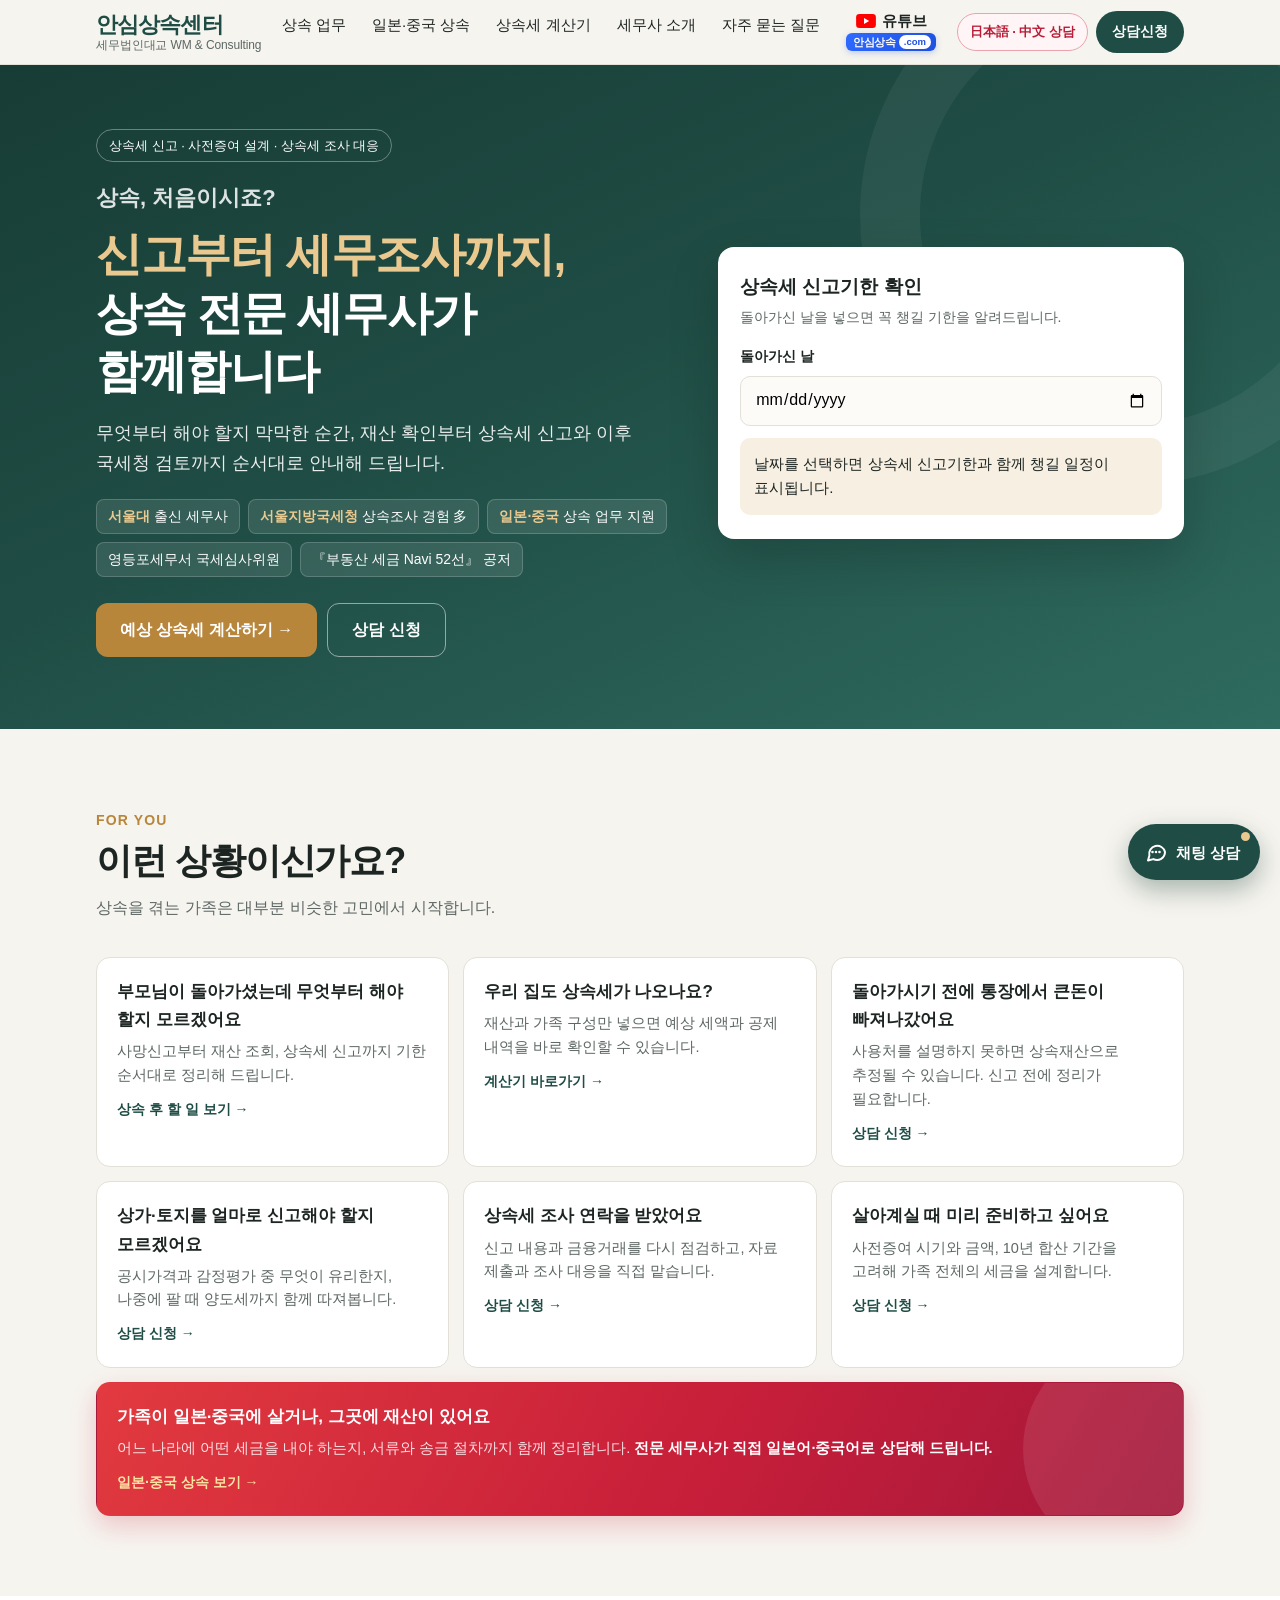
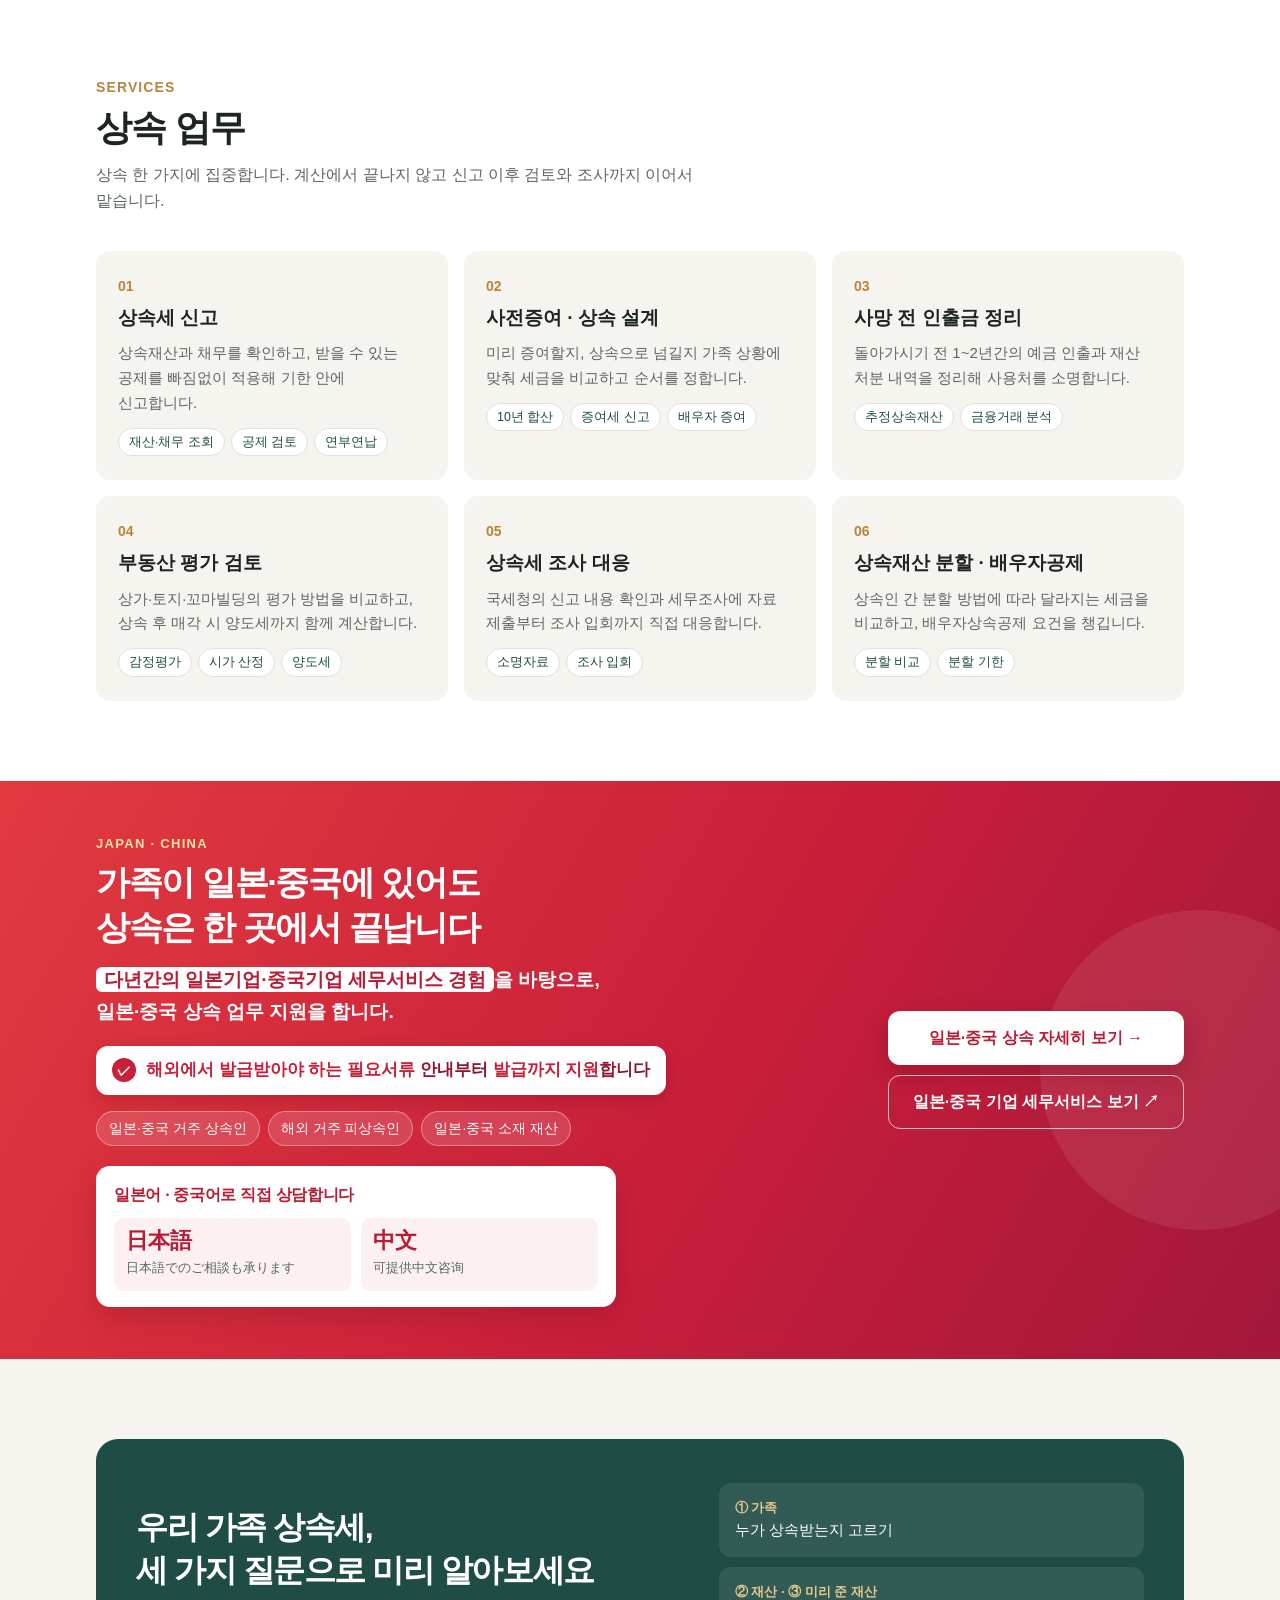
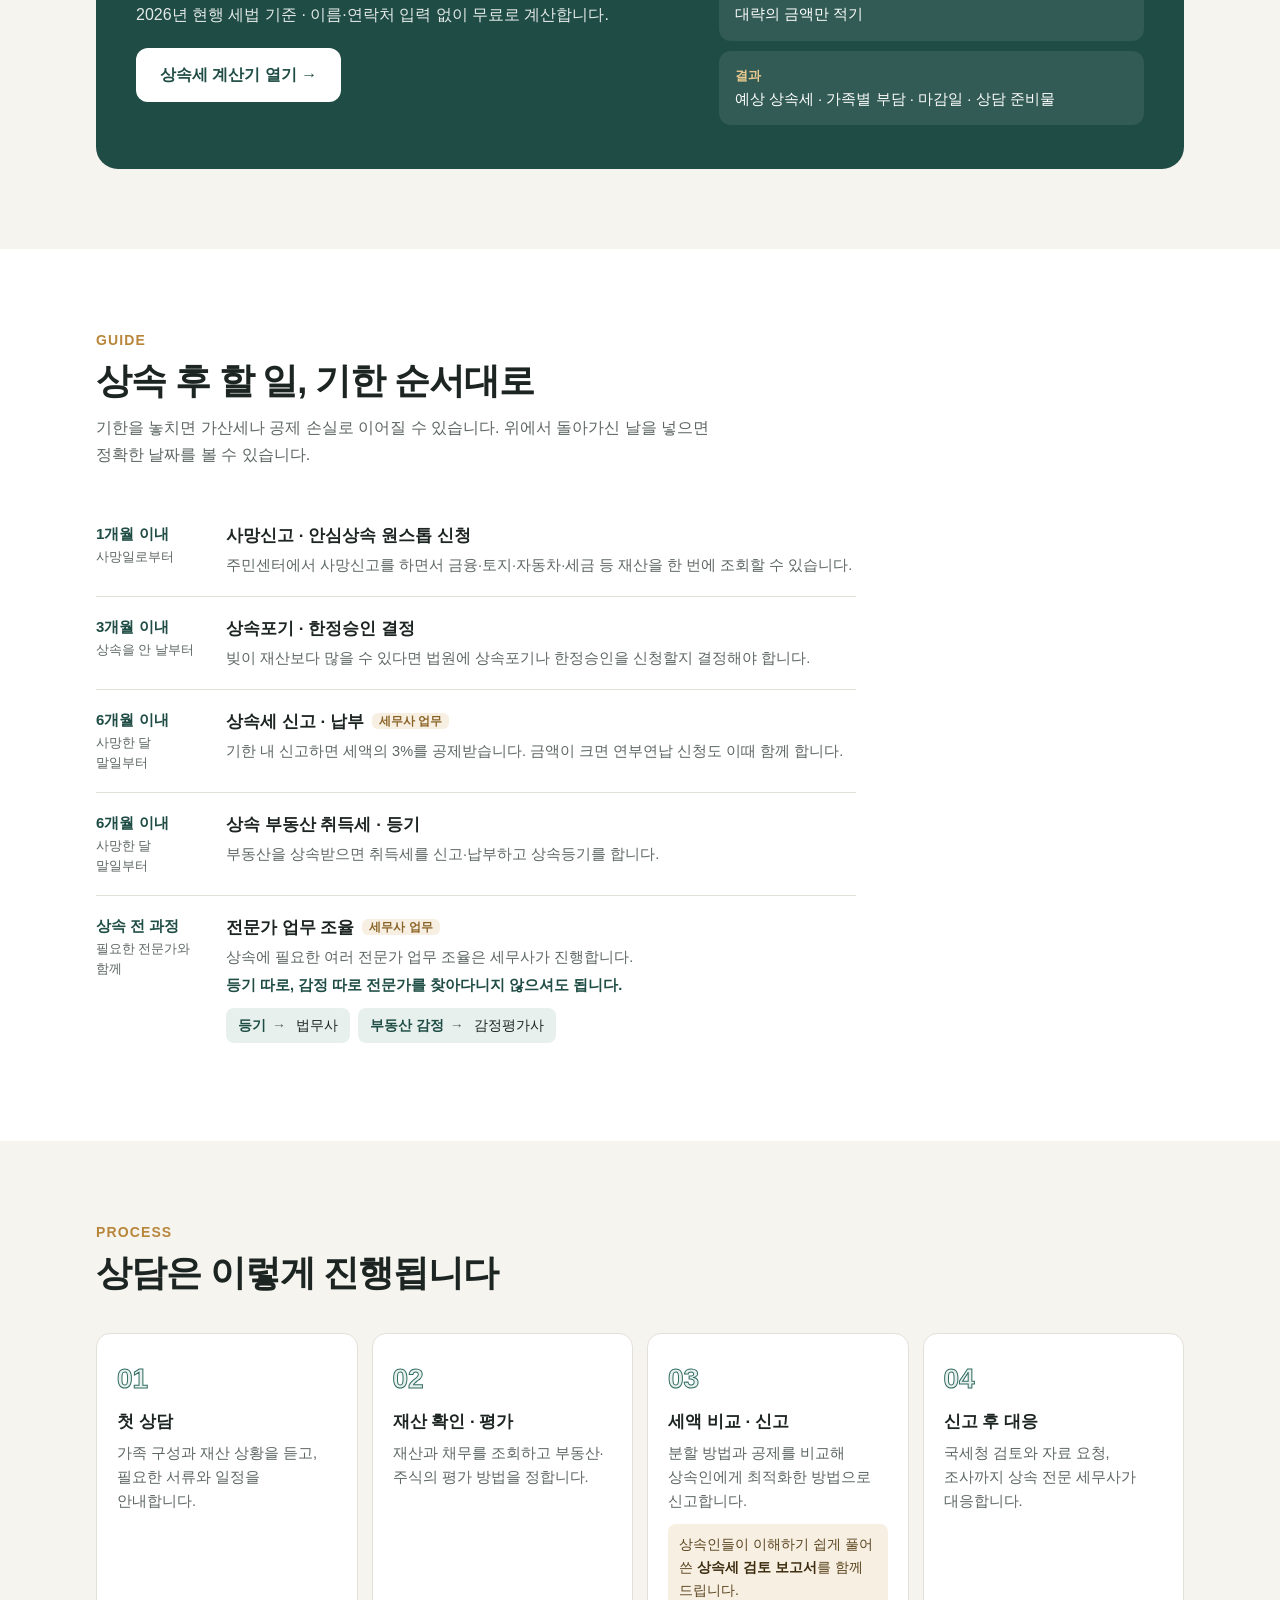
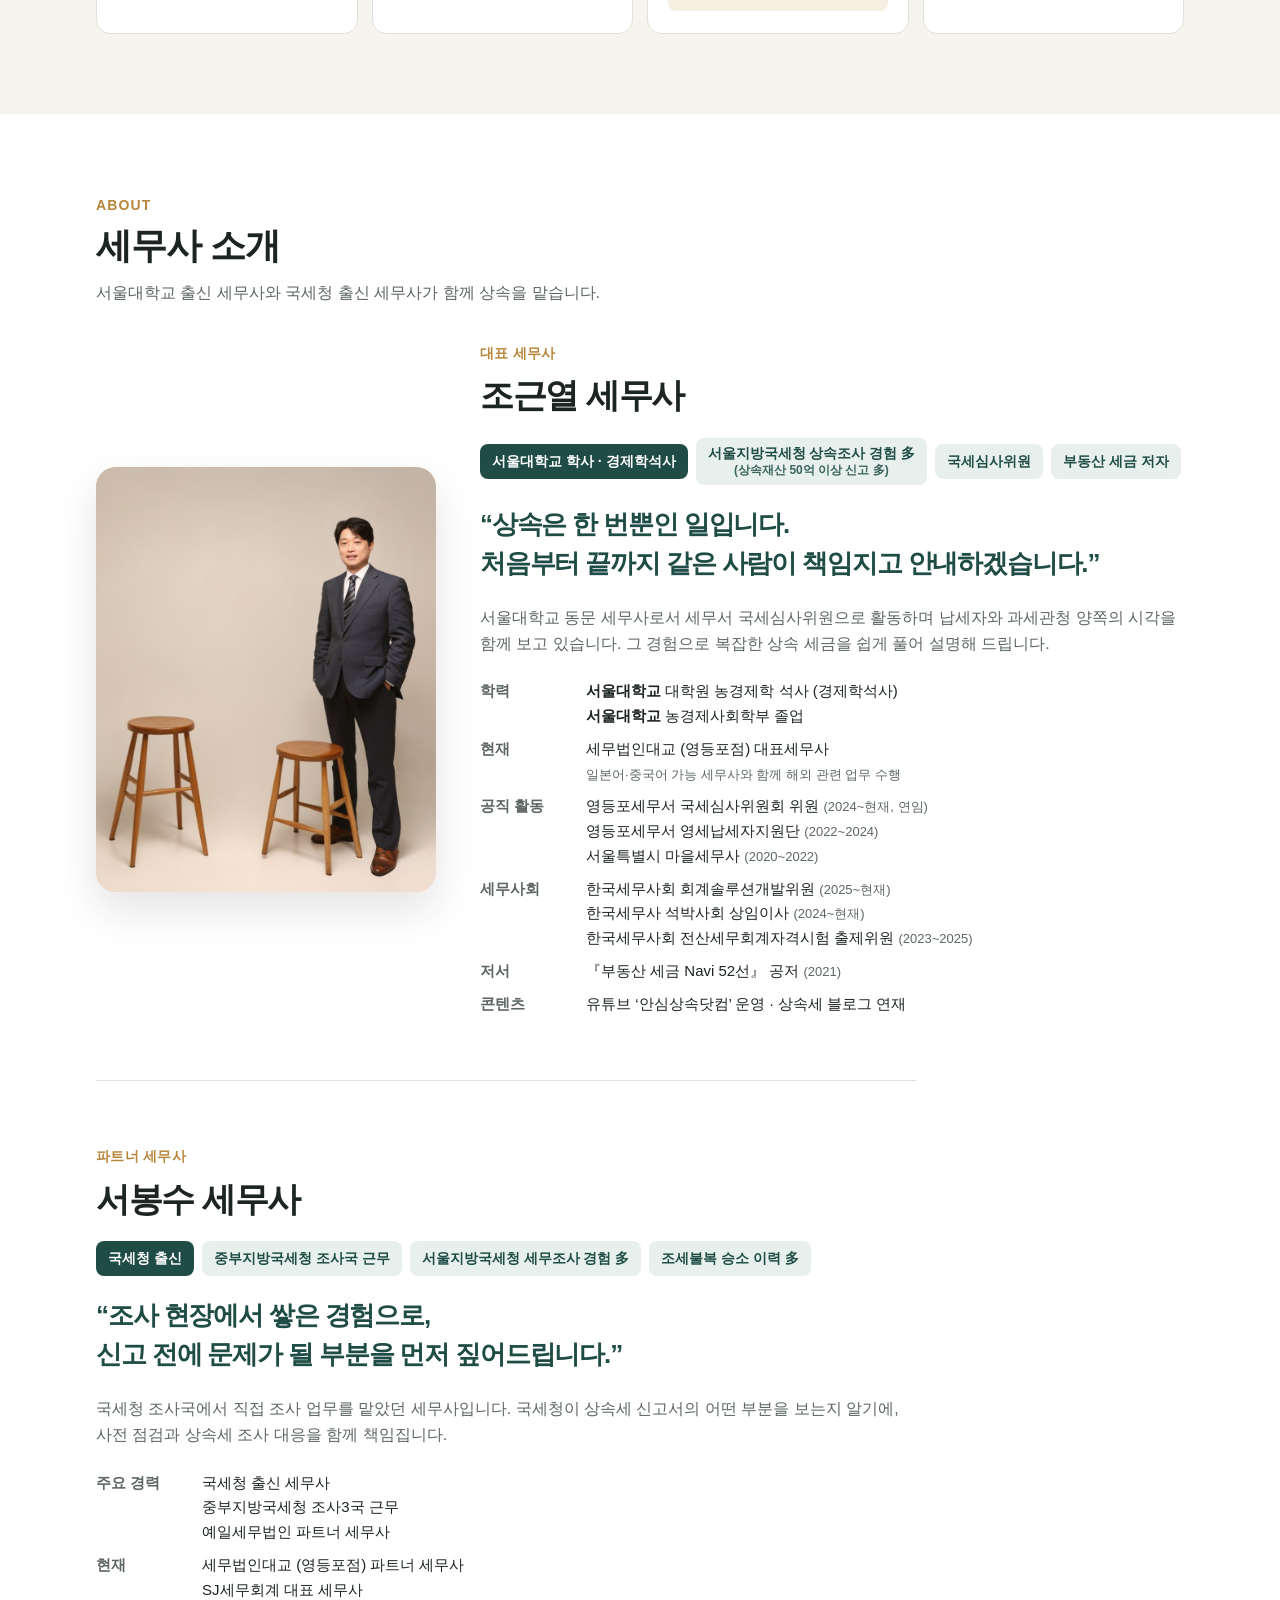
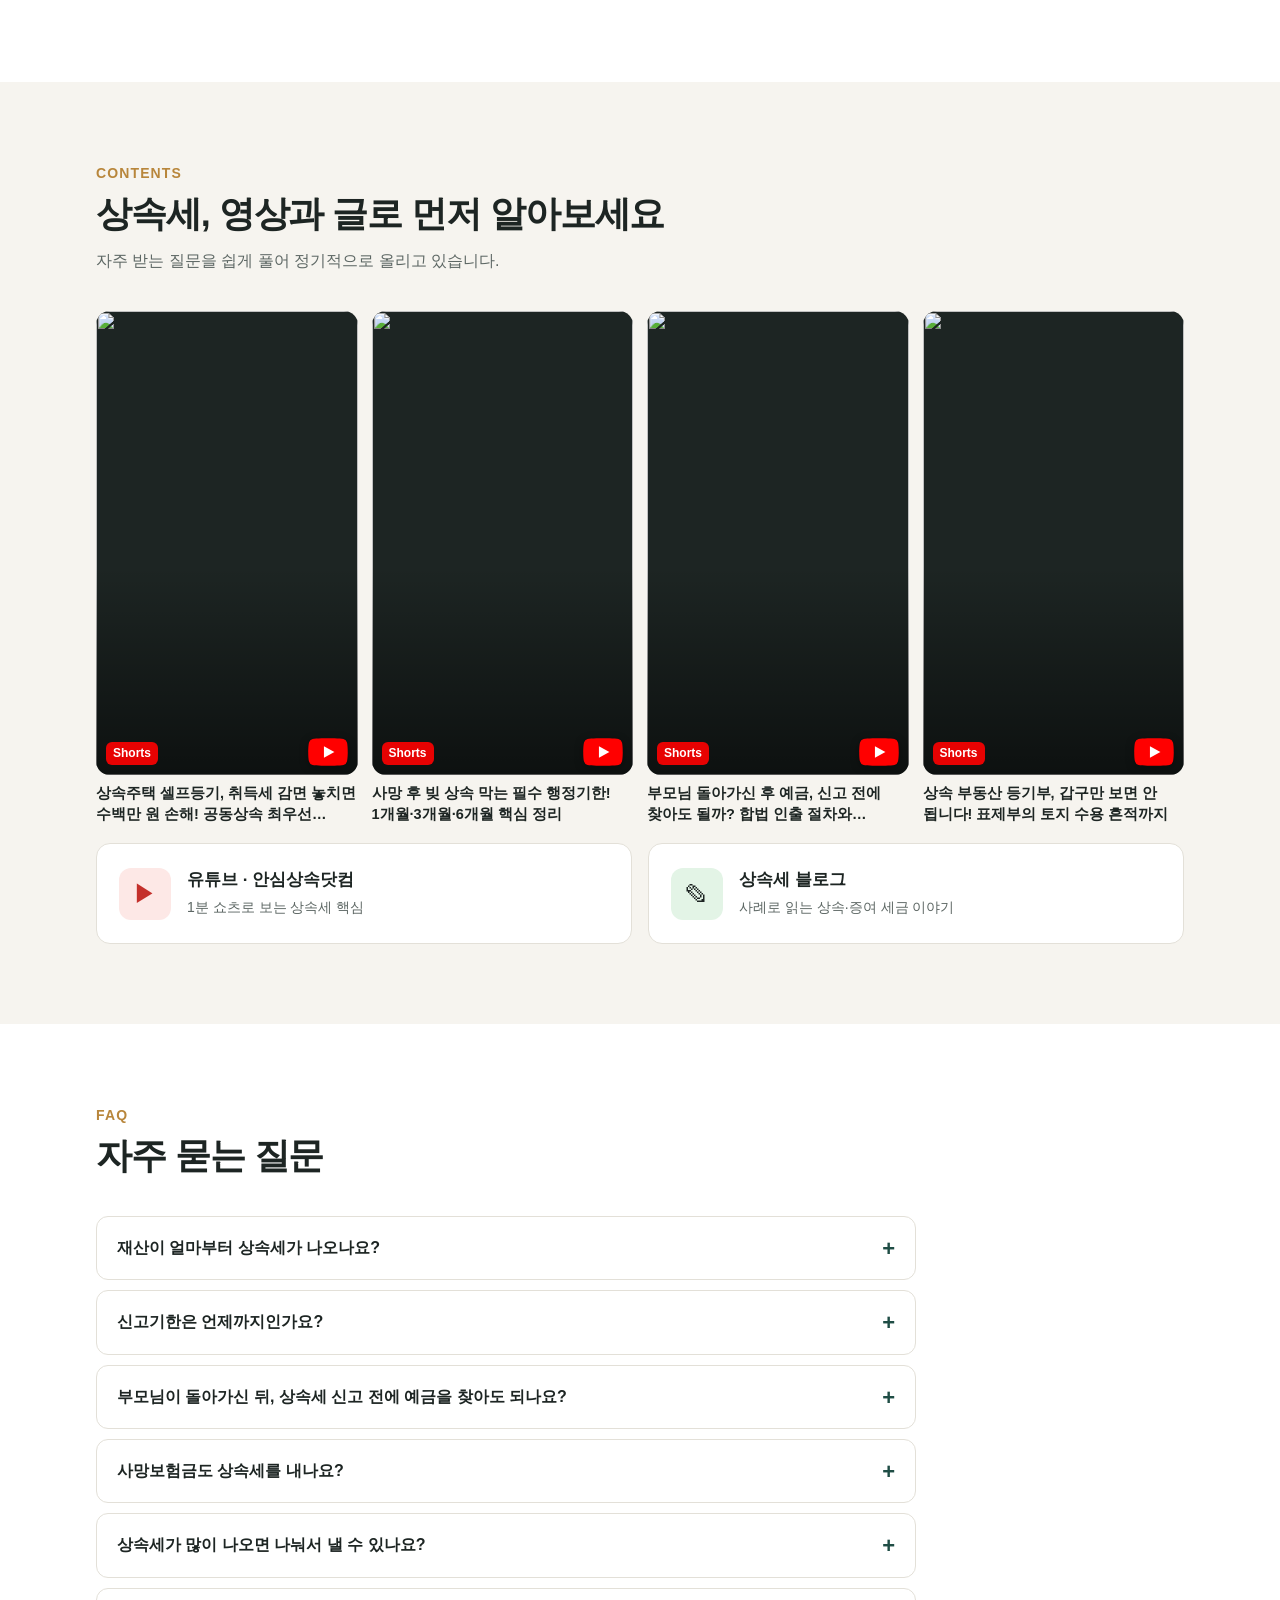
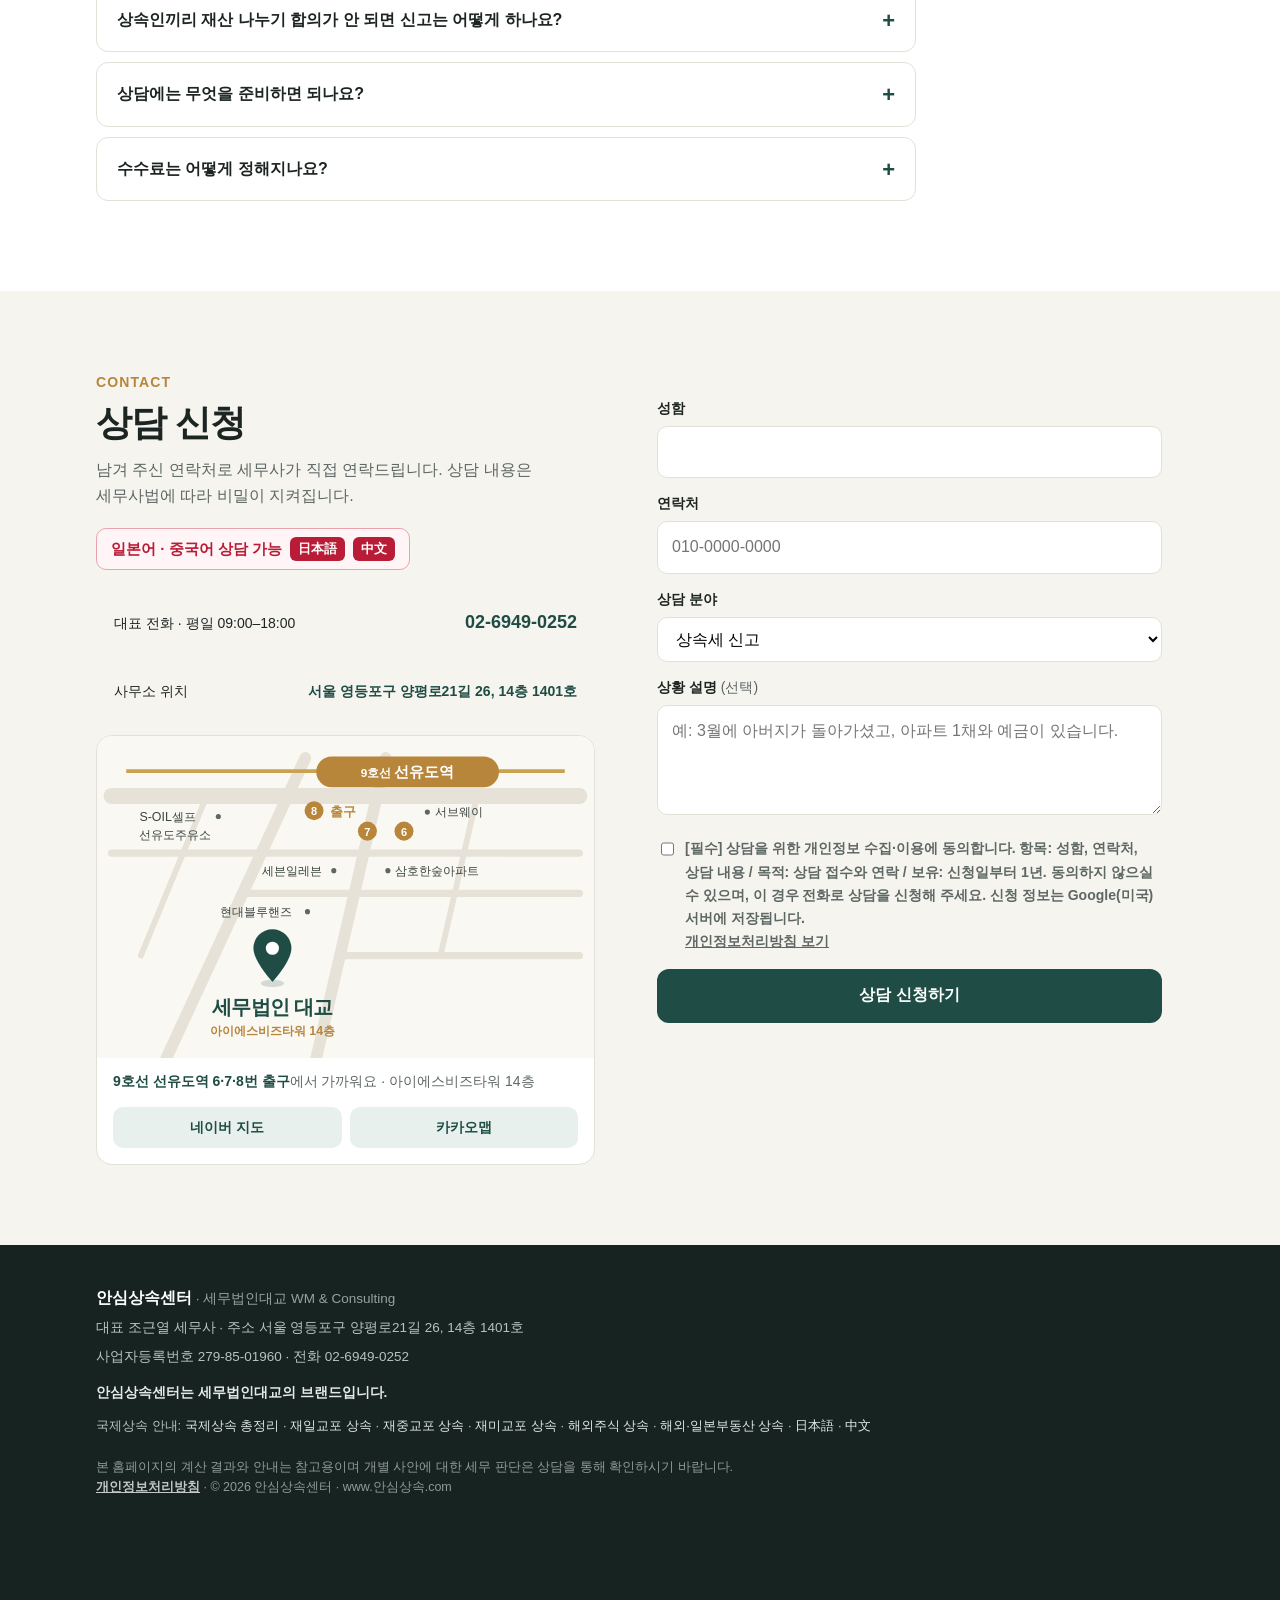
==== commit 26d65530: "채팅형 간단 상담창 추가 (모든 페이지) Co-Authored-By: Claude Opus 5.5 <noreply@anthropic.com>" ====
--- a/index.html
+++ b/index.html
@@ -757,5 +757,6 @@
   modal.addEventListener('close', function () { frame.src = 'about:blank'; });
 })();
 </script>
+<script src="/assets/chat.js" defer></script>
 </body>
 </html>
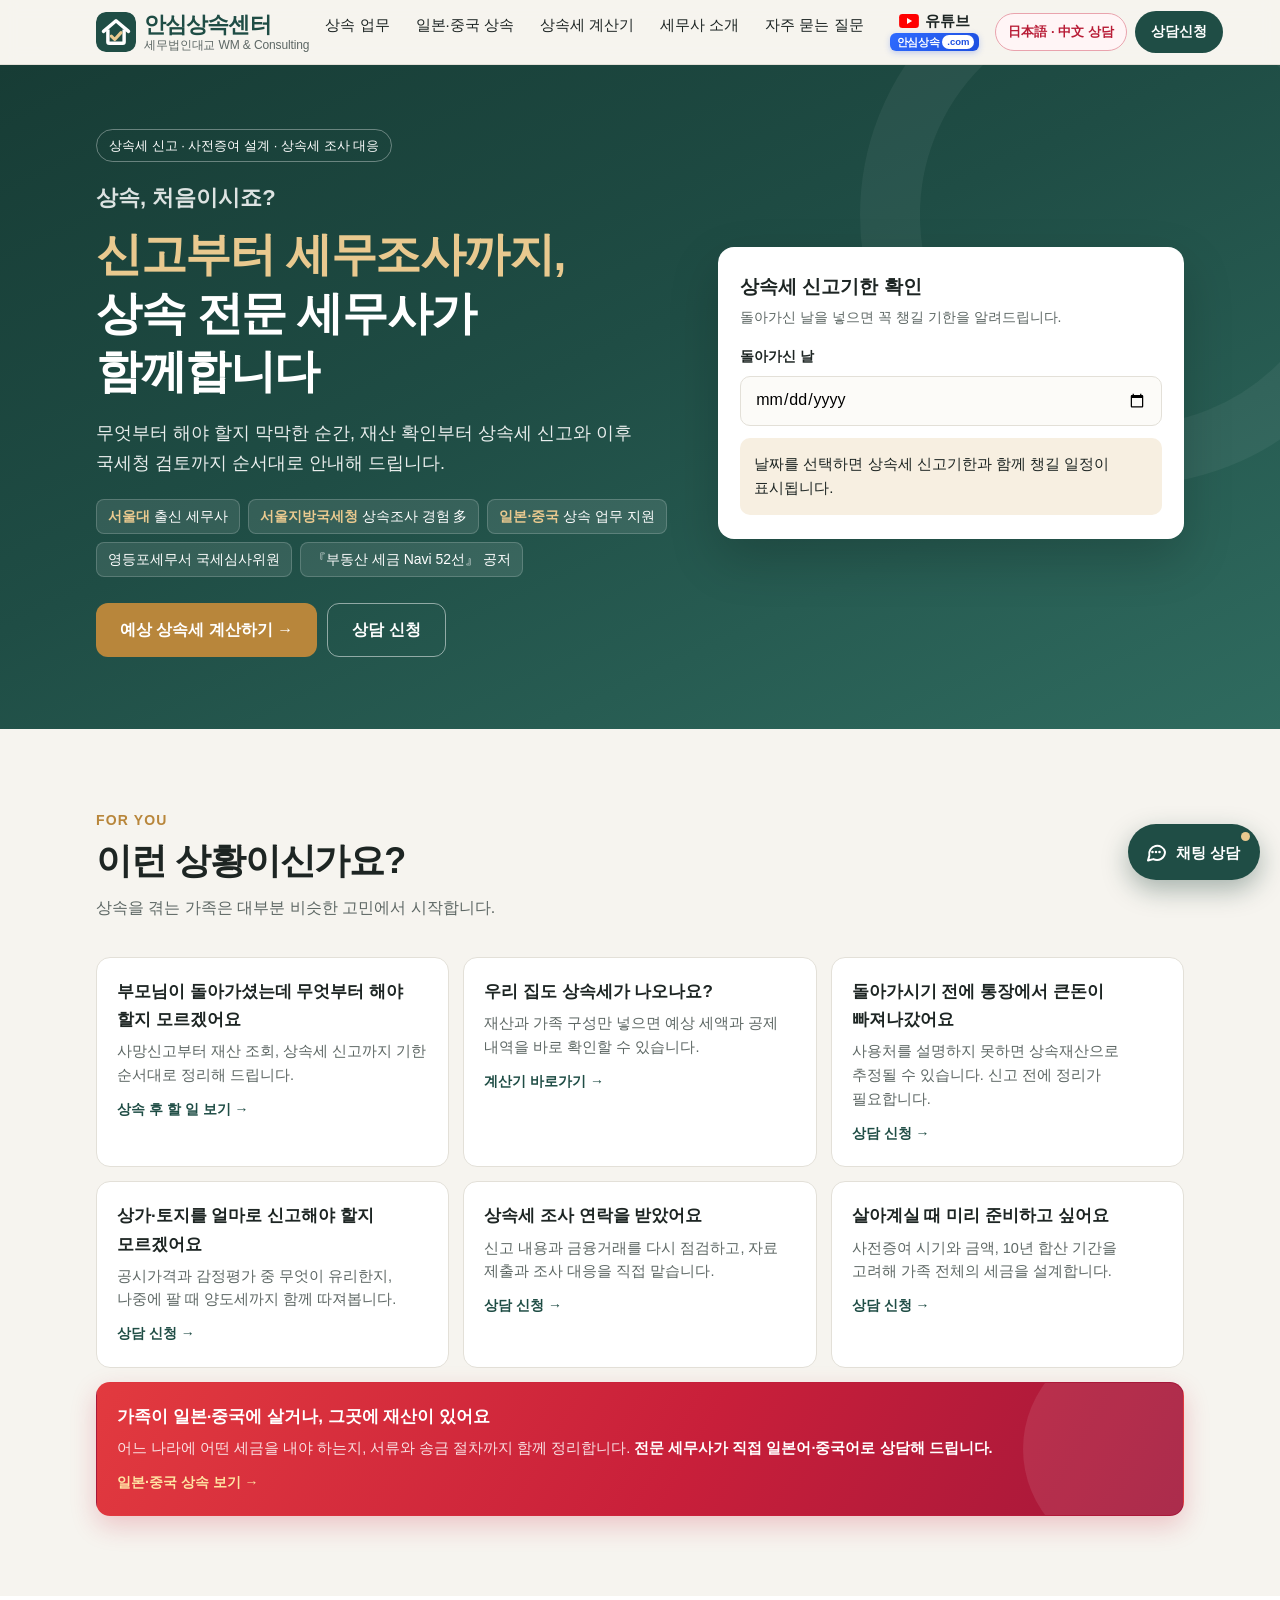
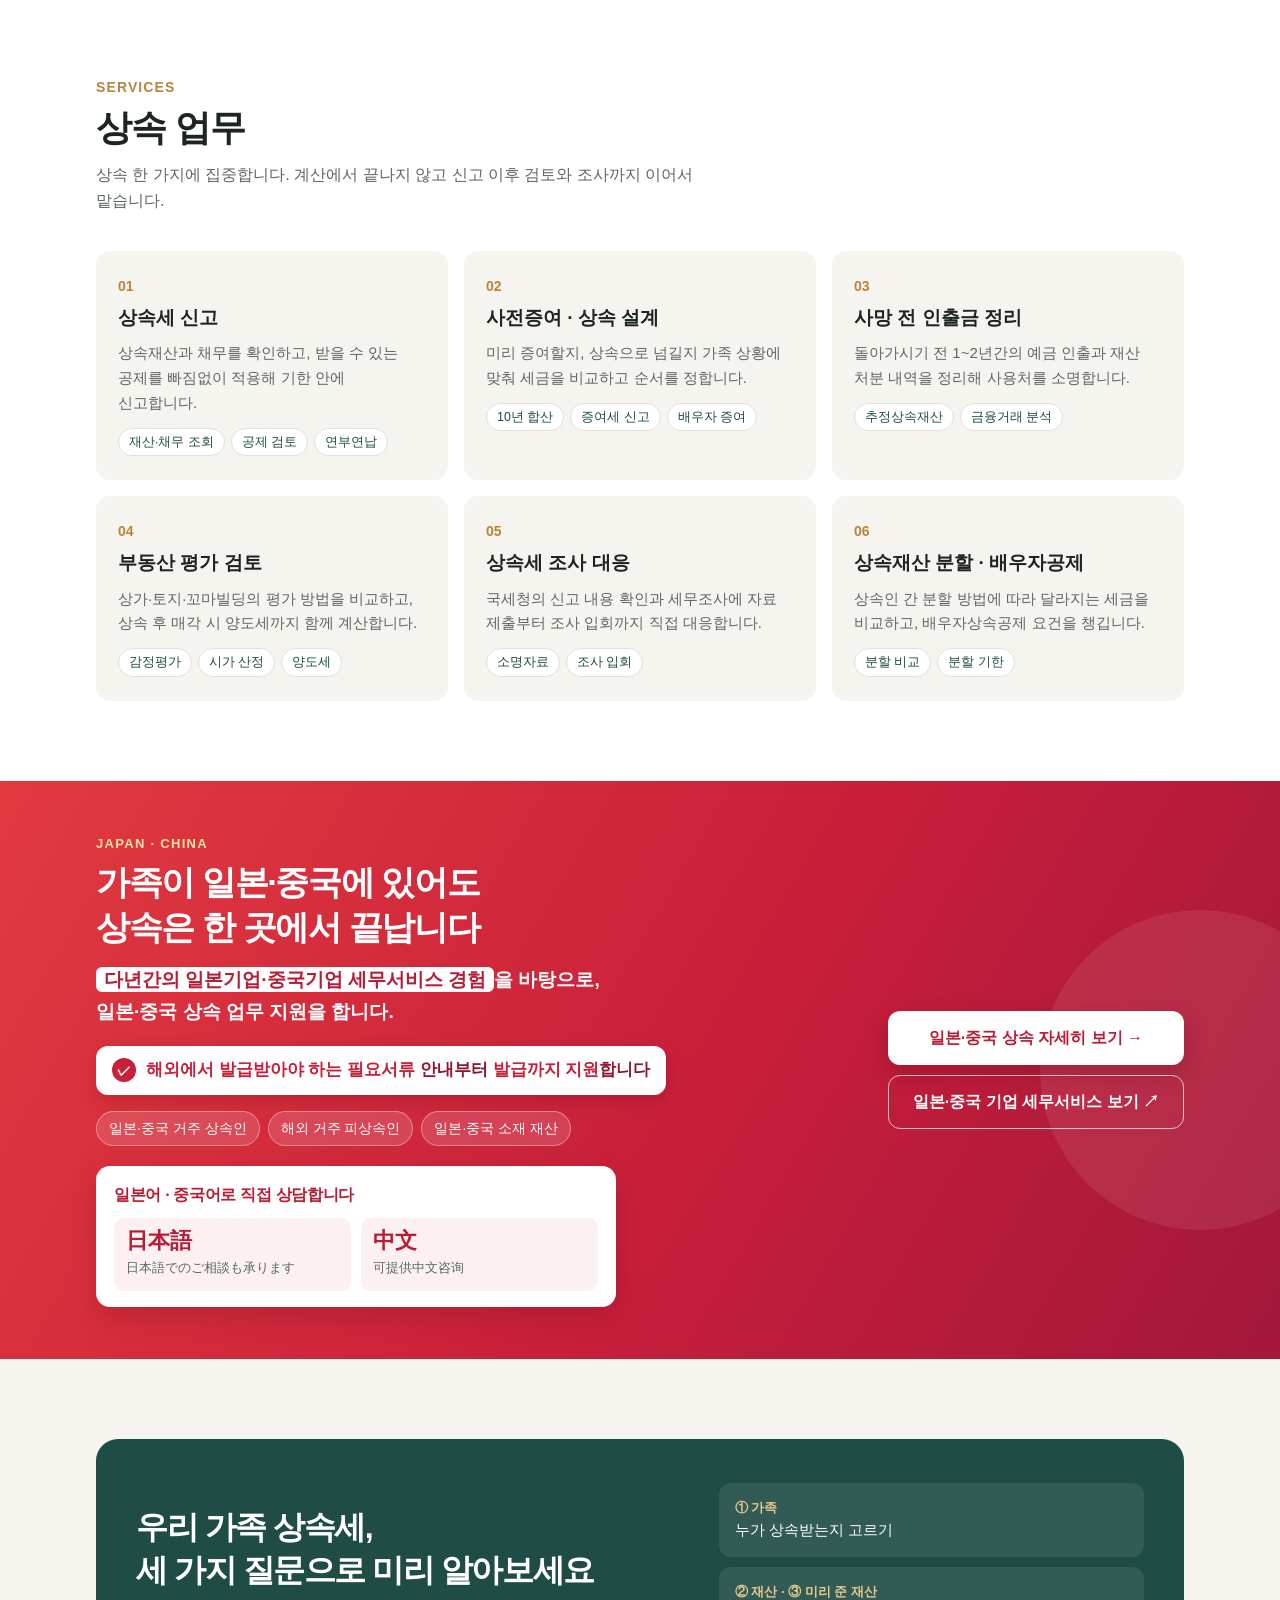
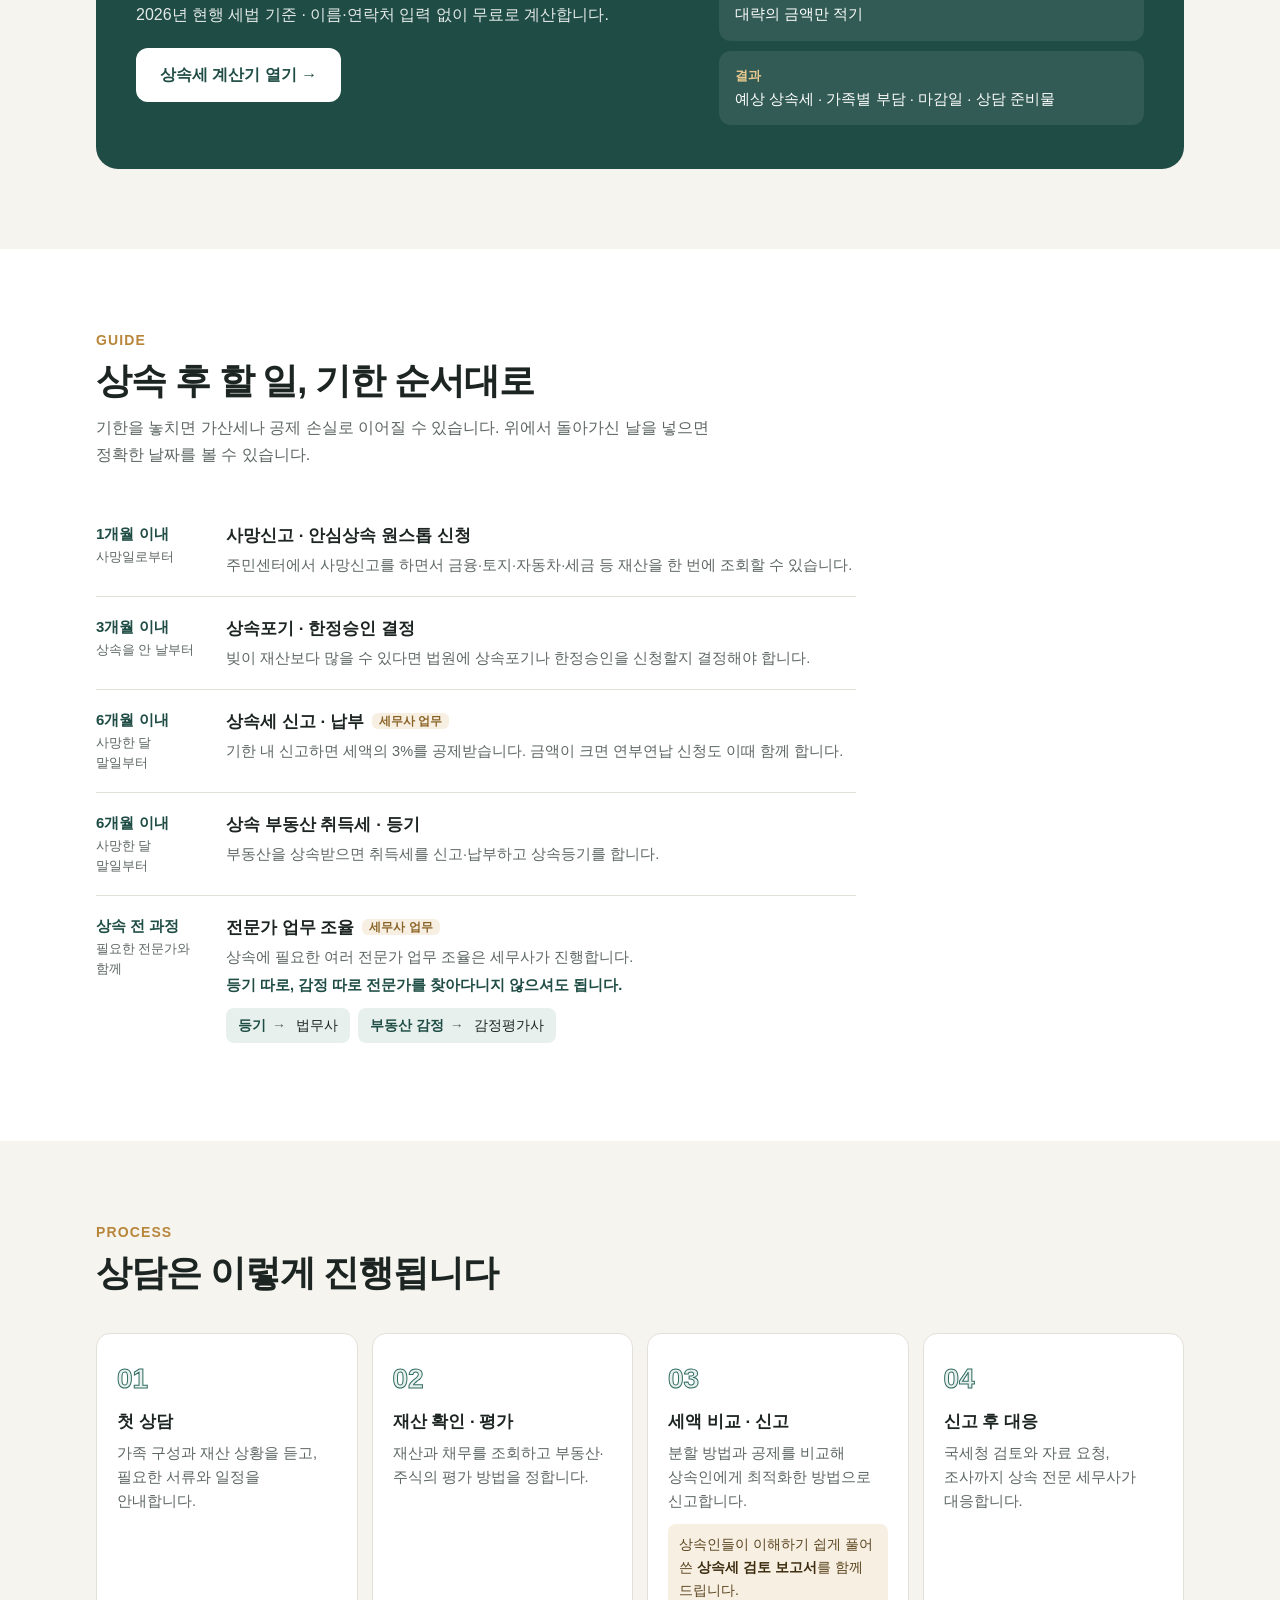
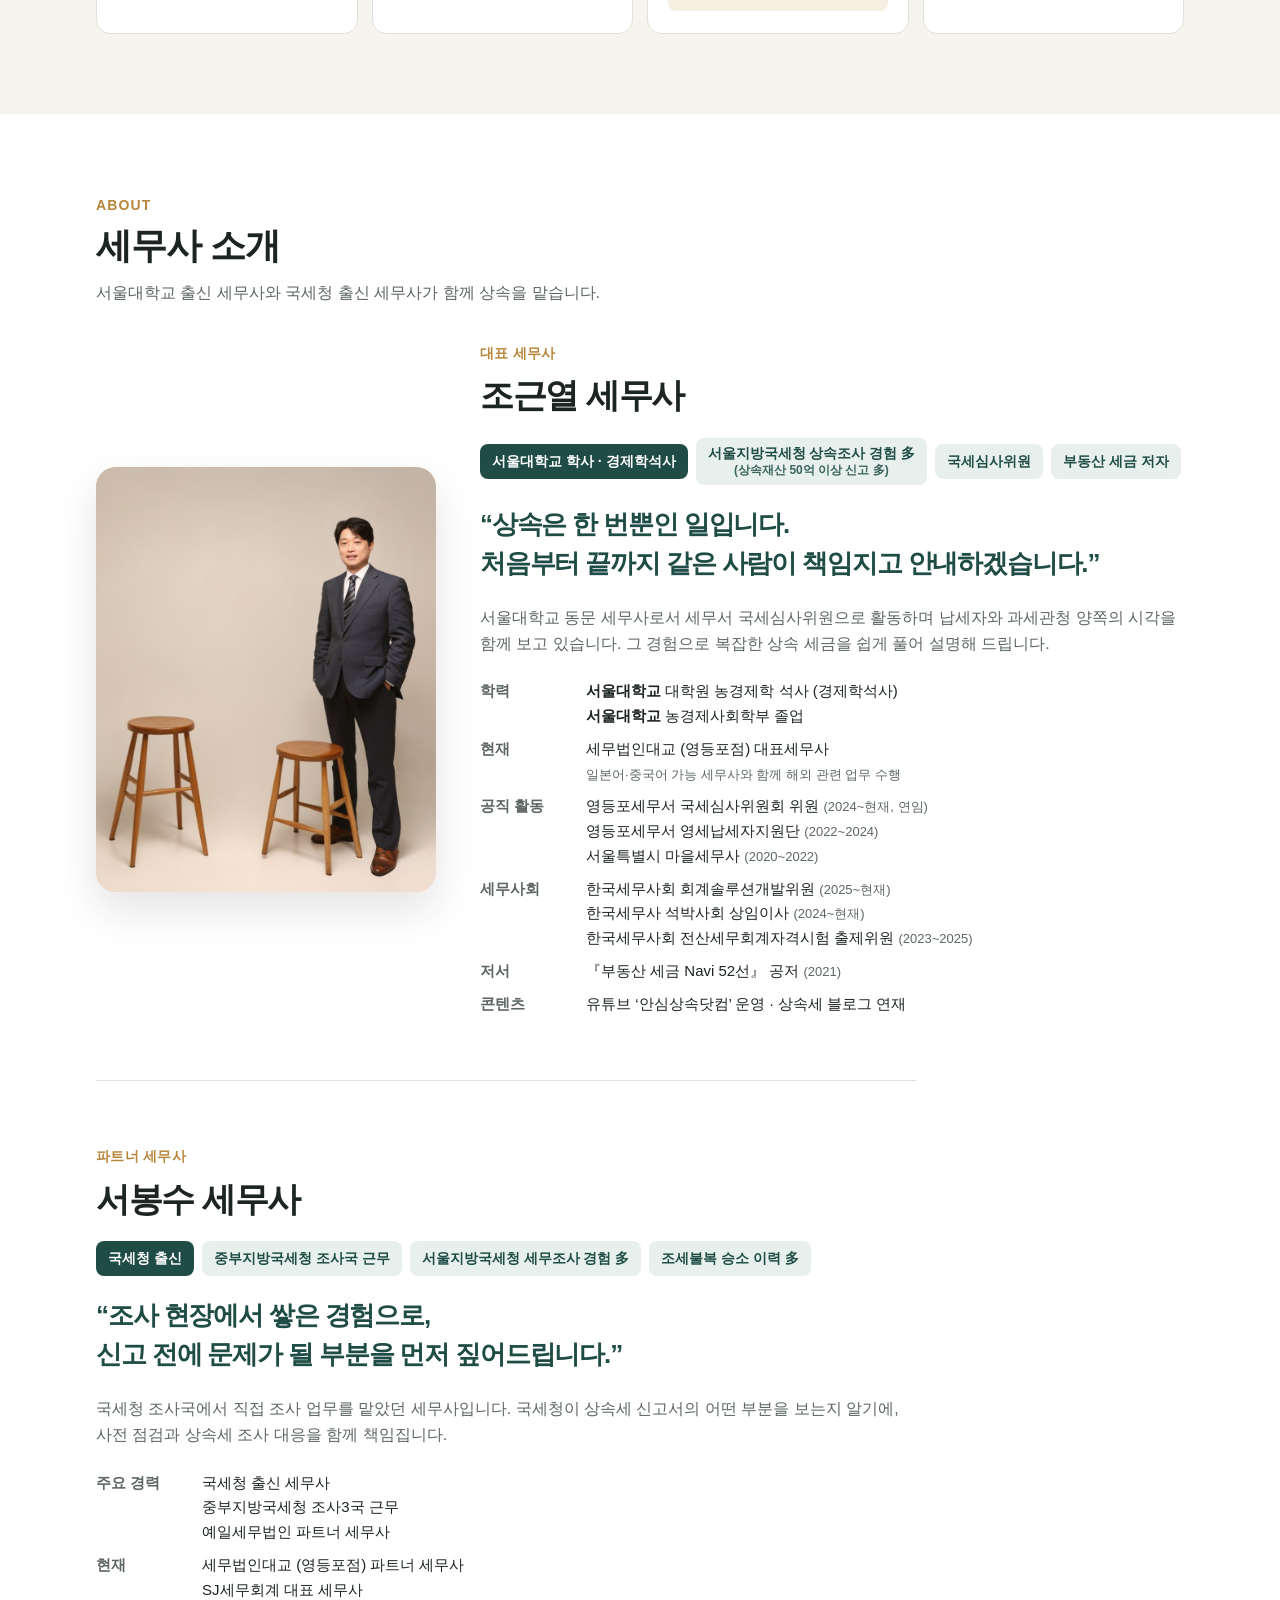
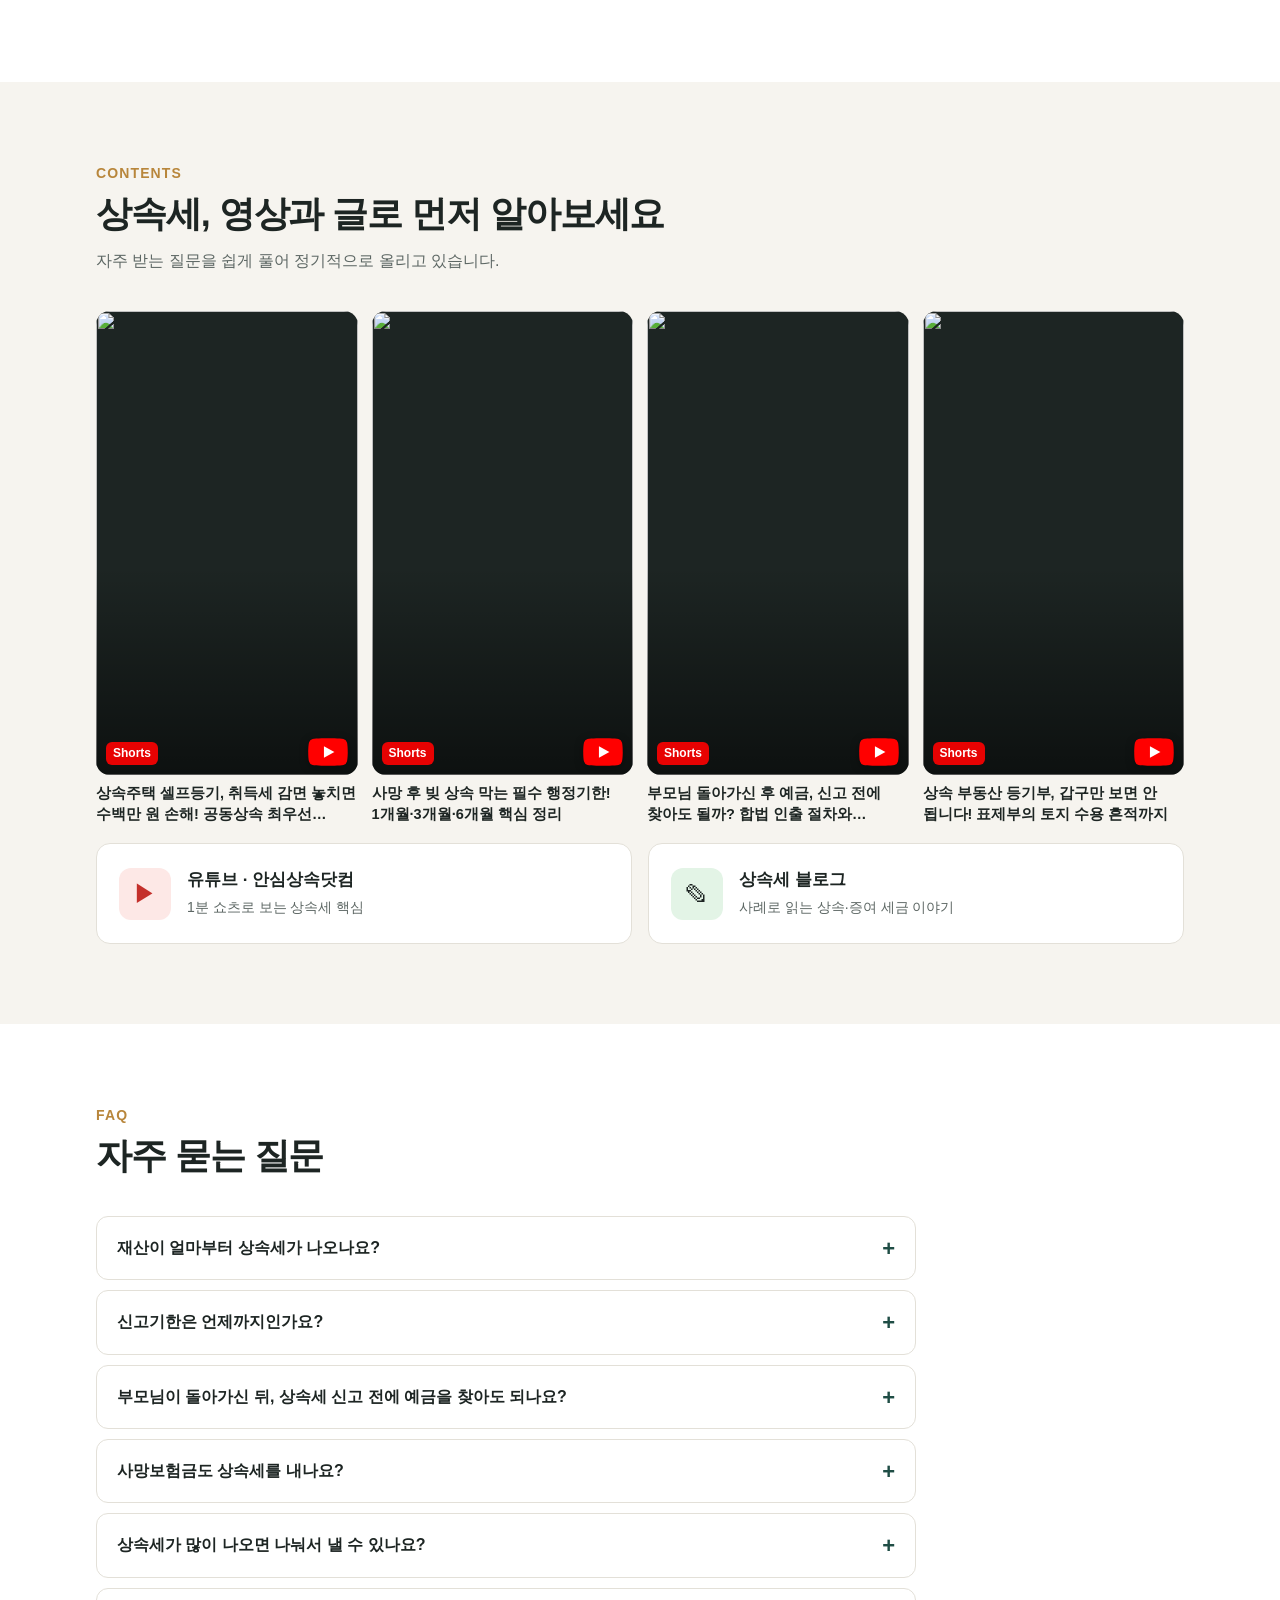
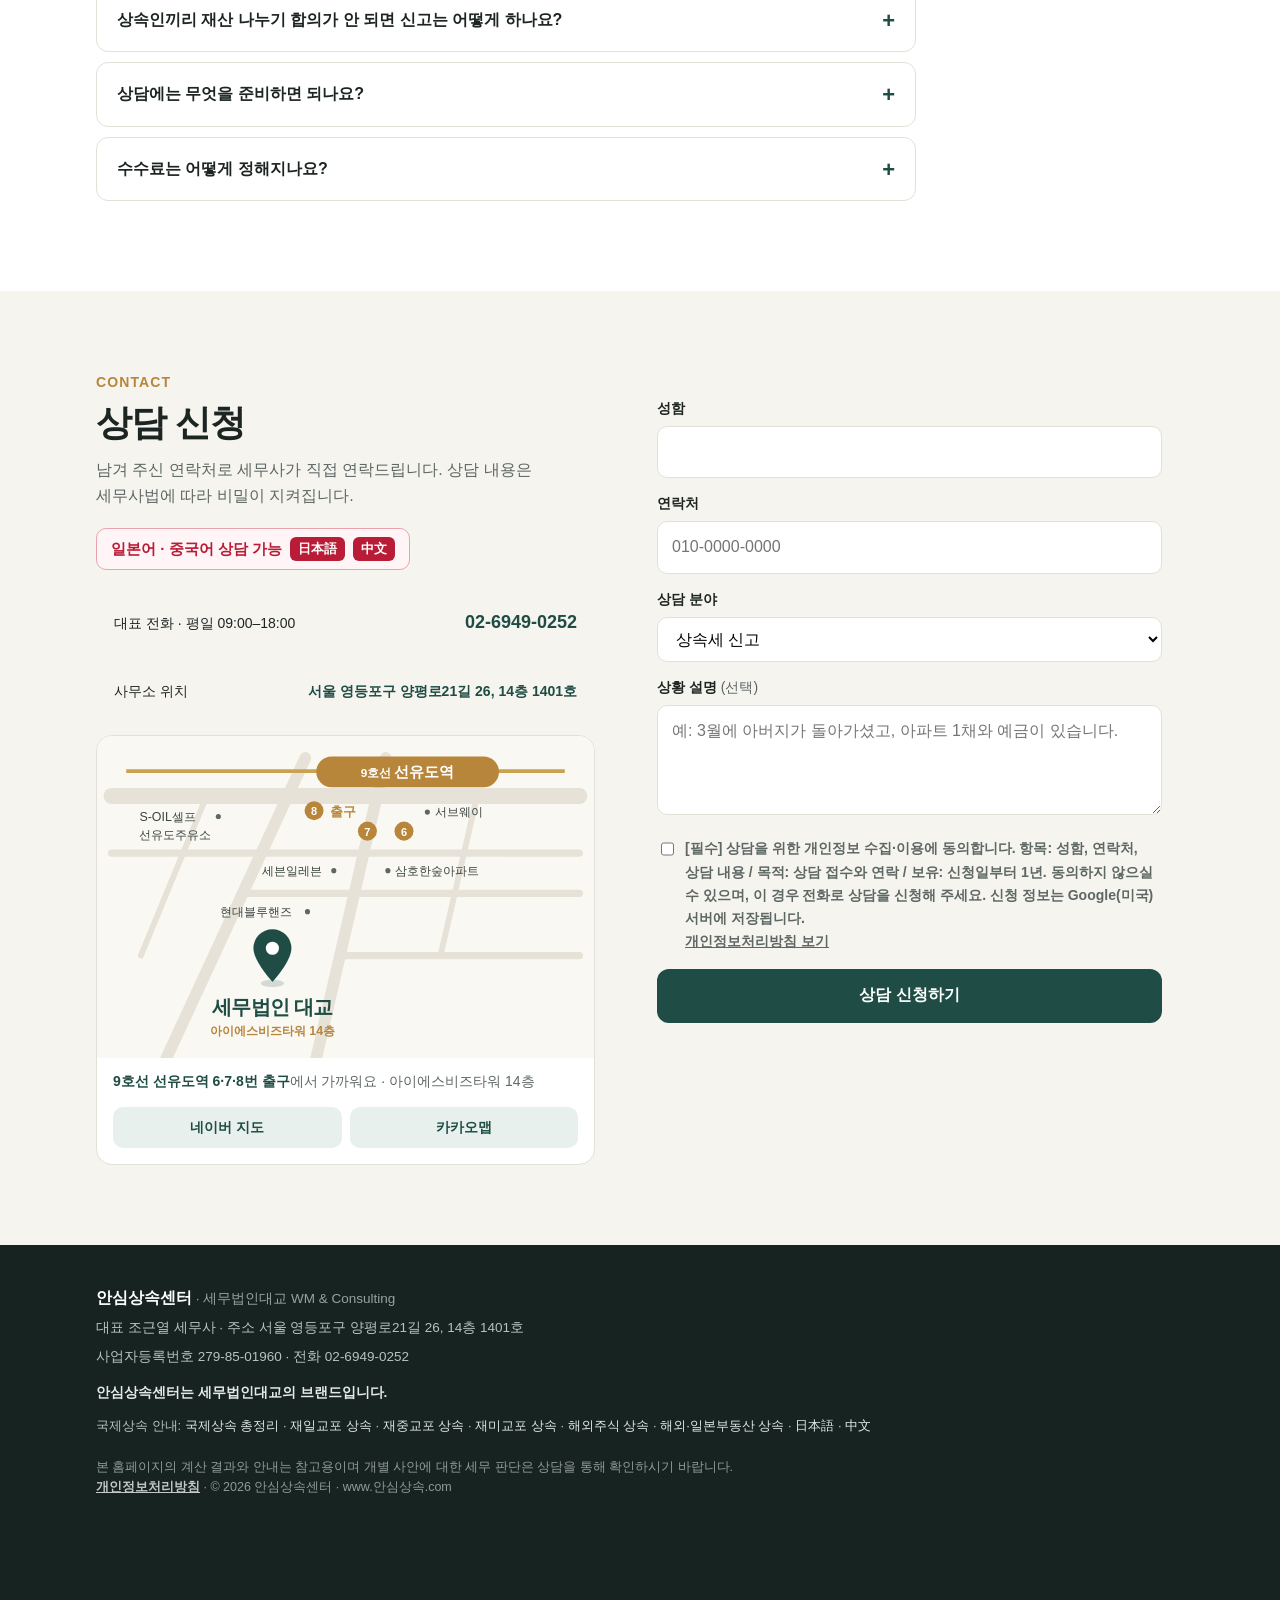
==== commit 23f431dc: "로고 앞 아이콘 추가, 일본·중국 페이지 상단 메뉴를 첫 페이지와 동일하게 Co-Authored-By: Claude Opus 5.5 <noreply@anthropic.com>" ====
--- a/index.html
+++ b/index.html
@@ -48,6 +48,9 @@
   .logo { display: flex; flex-direction: column; text-decoration: none; line-height: 1.2; }
   .logo b { font-size: 22px; font-weight: 800; color: var(--brand); letter-spacing: -0.04em; white-space: nowrap; }
   .logo span { font-size: 12px; color: var(--muted); white-space: nowrap; letter-spacing: -0.01em; }
+  .logo { position: relative; padding-left: 48px; }
+  .logo::before { content: ""; position: absolute; left: 0; top: 50%; width: 40px; height: 40px; margin-top: -20px; border-radius: 10px; background: url(/favicon.svg) center / contain no-repeat; }
+  @media (max-width: 420px) { .logo { padding-left: 42px; } .logo::before { width: 35px; height: 35px; margin-top: -17.5px; } }
   @media (max-width: 420px) { .logo b { font-size: 19px; } .logo span { font-size: 11px; } }
   nav.main { display: flex; gap: 26px; font-size: 15px; font-weight: 500; }
   nav.main a { text-decoration: none; }
@@ -298,7 +301,8 @@
   @media (max-width: 820px) { .consult-wrap { grid-template-columns: 1fr; gap: 24px; } }
   .contact-list { display: grid; gap: 10px; margin-top: 22px; }
   .contact-list a { display: flex; justify-content: space-between; align-items: center; text-decoration: none; background: var(--bg); border-radius: 12px; padding: 16px 18px; }
-  .contact-list a { gap: 12px; }
+  .contact-list a, .contact-list .ci { gap: 12px; }
+  .contact-list .ci { display: flex; justify-content: space-between; align-items: center; background: var(--bg); border-radius: 12px; padding: 16px 18px; }
   .contact-list span { font-size: 14px; }
   .contact-list b { font-size: 18px; color: var(--brand); white-space: nowrap; }
   .map { margin: 16px 0 0; background: #fff; border: 1px solid var(--line); border-radius: 16px; overflow: hidden; }
@@ -583,7 +587,7 @@
         </div>
         <div class="contact-lang">일본어 · 중국어 상담 가능 <span lang="ja">日本語</span> <span lang="zh">中文</span></div>
         <div class="contact-list">
-          <a data-tel href="#"><span>대표 전화 · 평일 09:00–18:00</span><b data-office="phone"></b></a>
+          <div class="ci"><span>대표 전화 · 평일 09:00–18:00</span><b data-office="phone"></b></div>
           <a data-sms data-optional href="#"><span>문자 상담 · 주말·야간</span><b data-office="mobile"></b></a>
           <a data-mail data-optional href="#"><span>이메일</span><b data-office="email" style="font-size:15px"></b></a>
           <a data-optional href="#" onclick="return false"><span>사무소 위치</span><b data-office="address" style="font-size:14px;white-space:normal;text-align:right"></b></a>
@@ -630,7 +634,7 @@
 </footer>
 
 <nav class="mobile-bar" aria-label="빠른 연결">
-  <a data-tel href="#">전화 상담</a>
+  <a data-chat href="#consult">채팅 상담</a>
   <a class="main" href="calculator/">상속세 계산</a>
   <a href="#consult">상담 신청</a>
 </nav>
@@ -757,6 +761,6 @@
   modal.addEventListener('close', function () { frame.src = 'about:blank'; });
 })();
 </script>
-<script src="/assets/chat.js" defer></script>
+<script src="/assets/chat.js?v=4" defer></script>
 </body>
 </html>
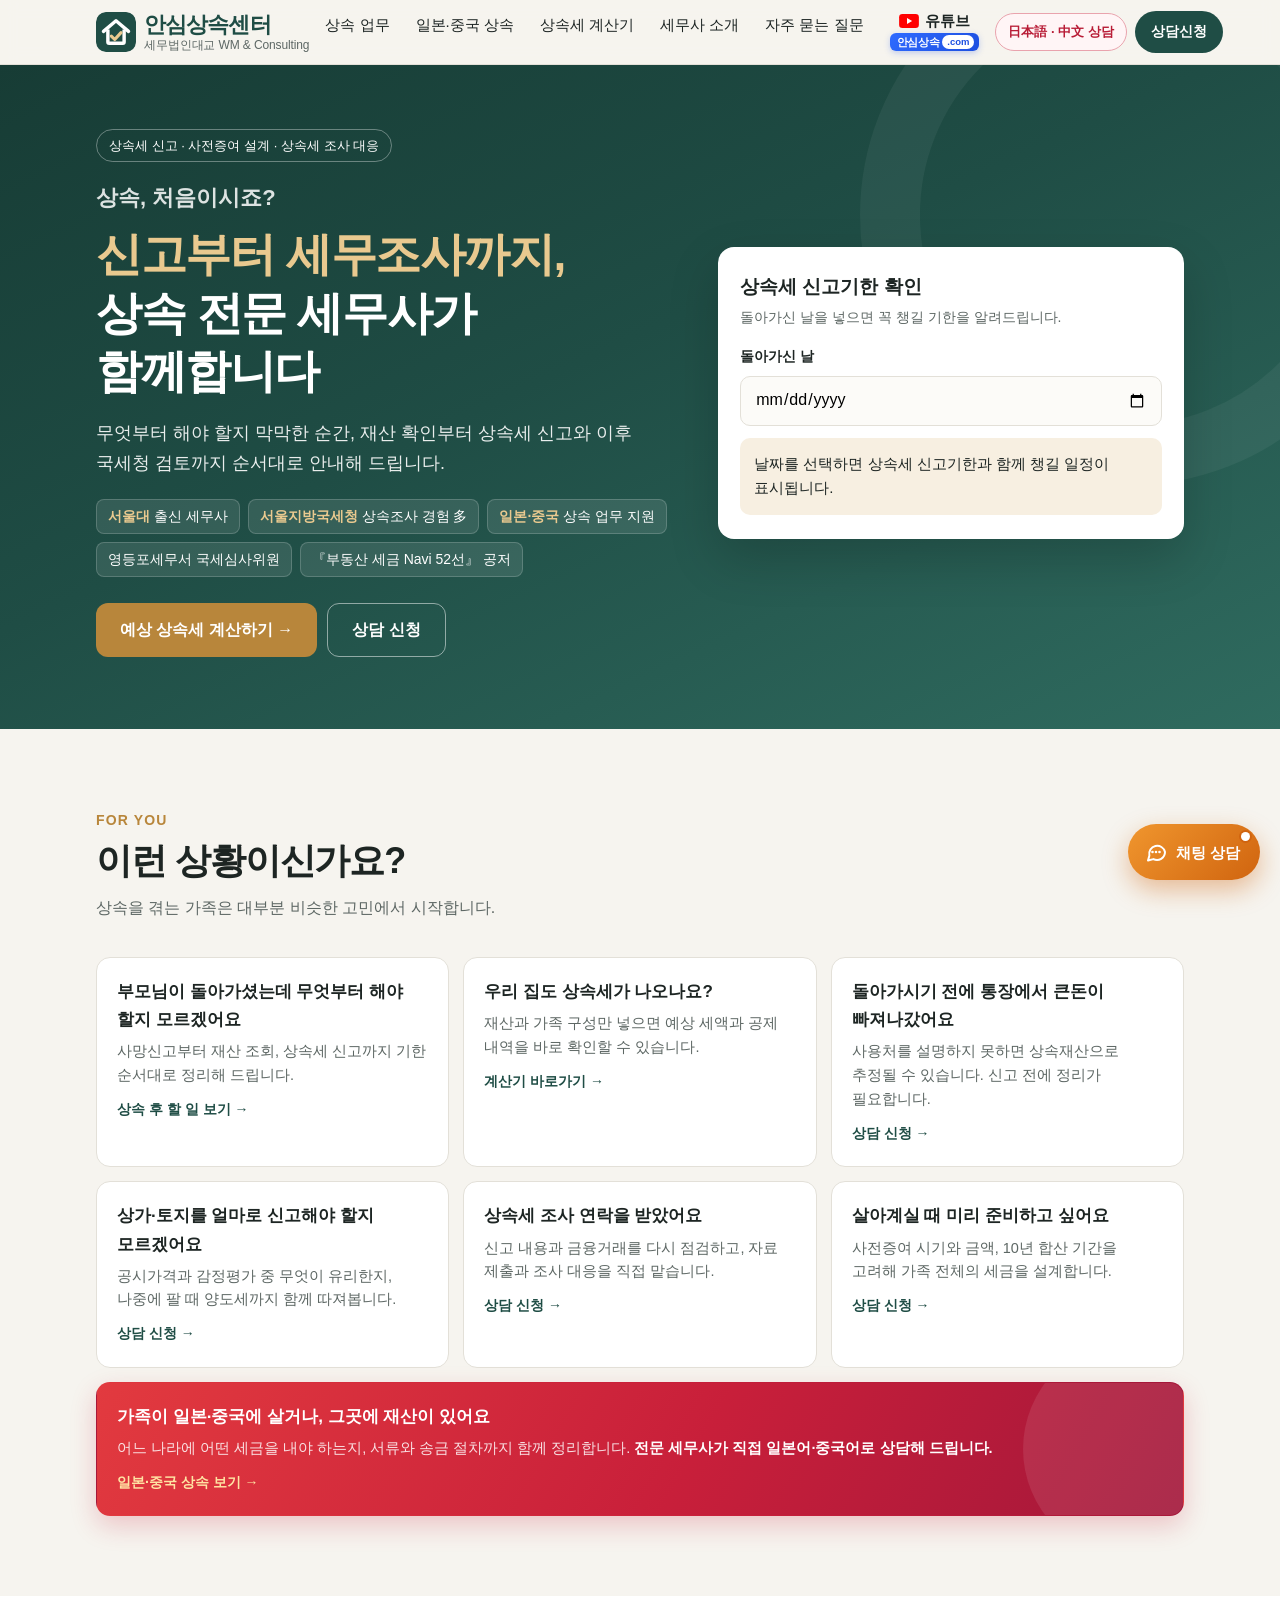
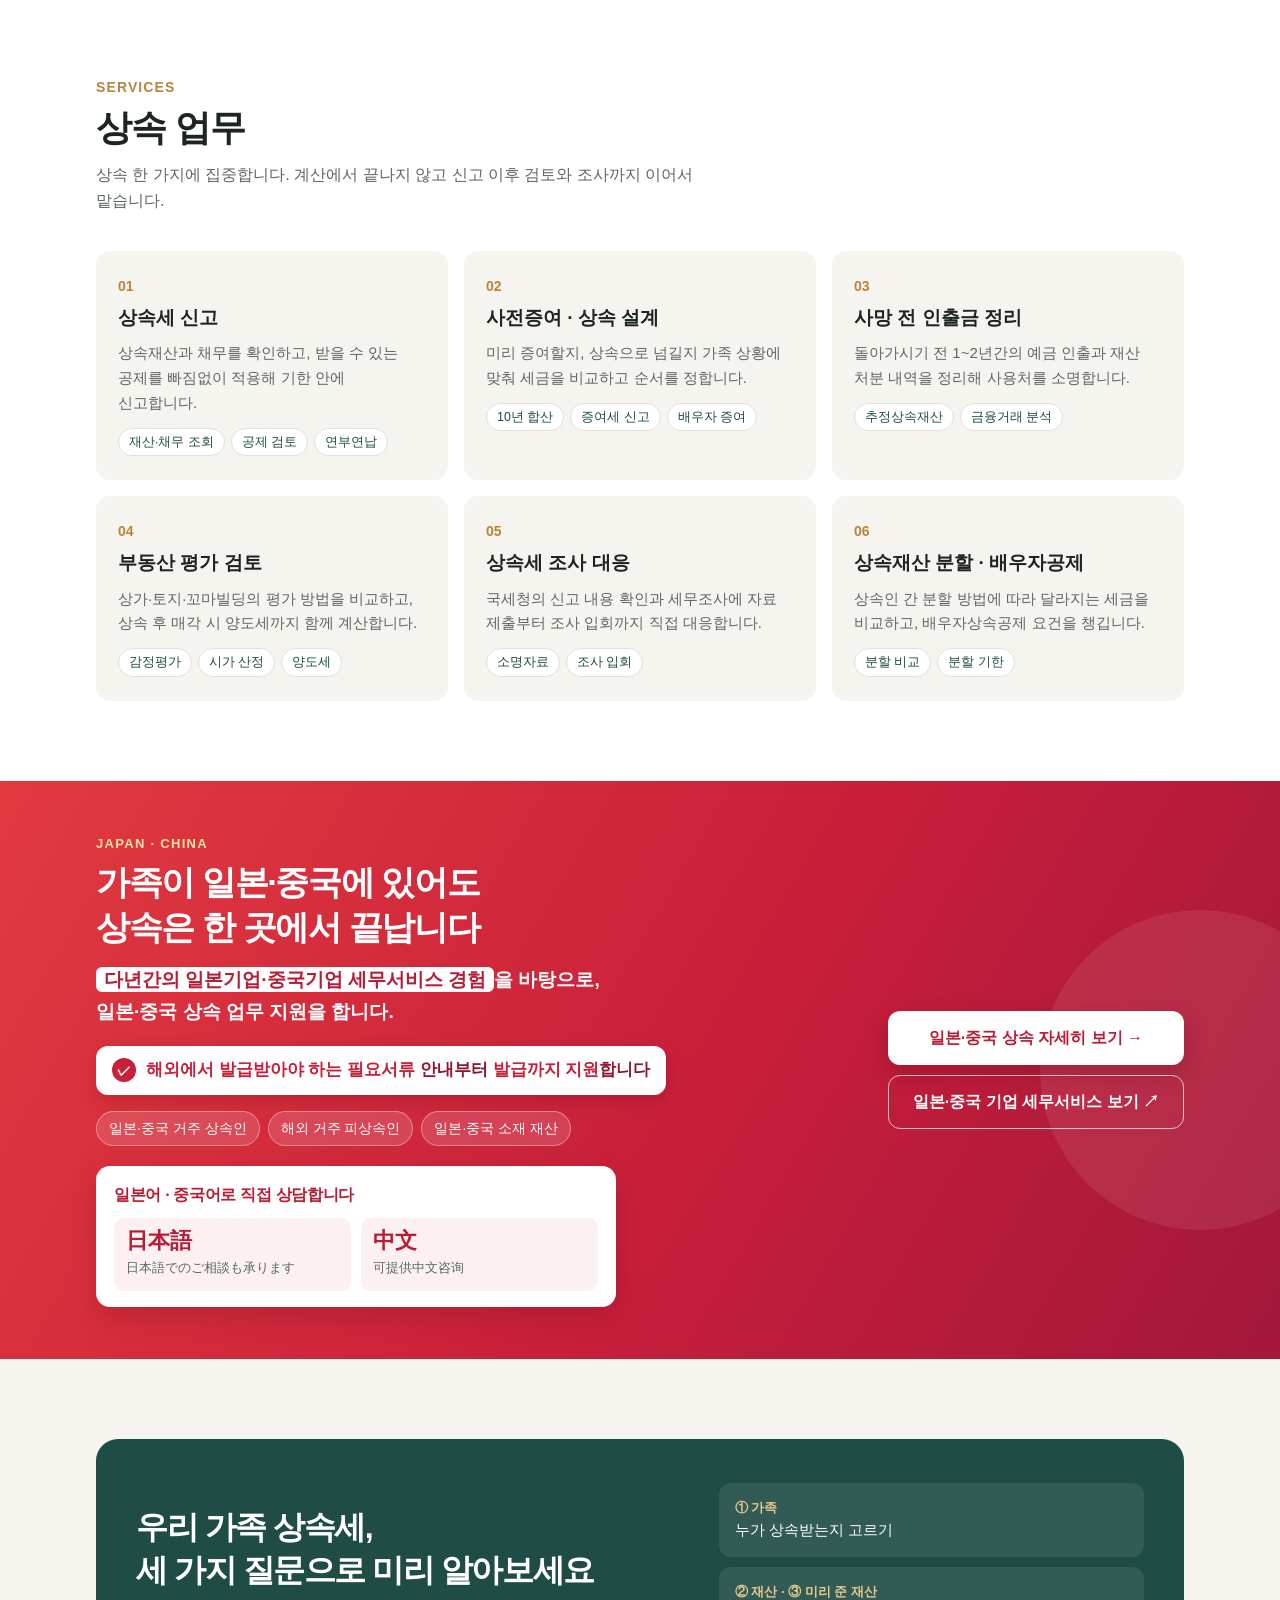
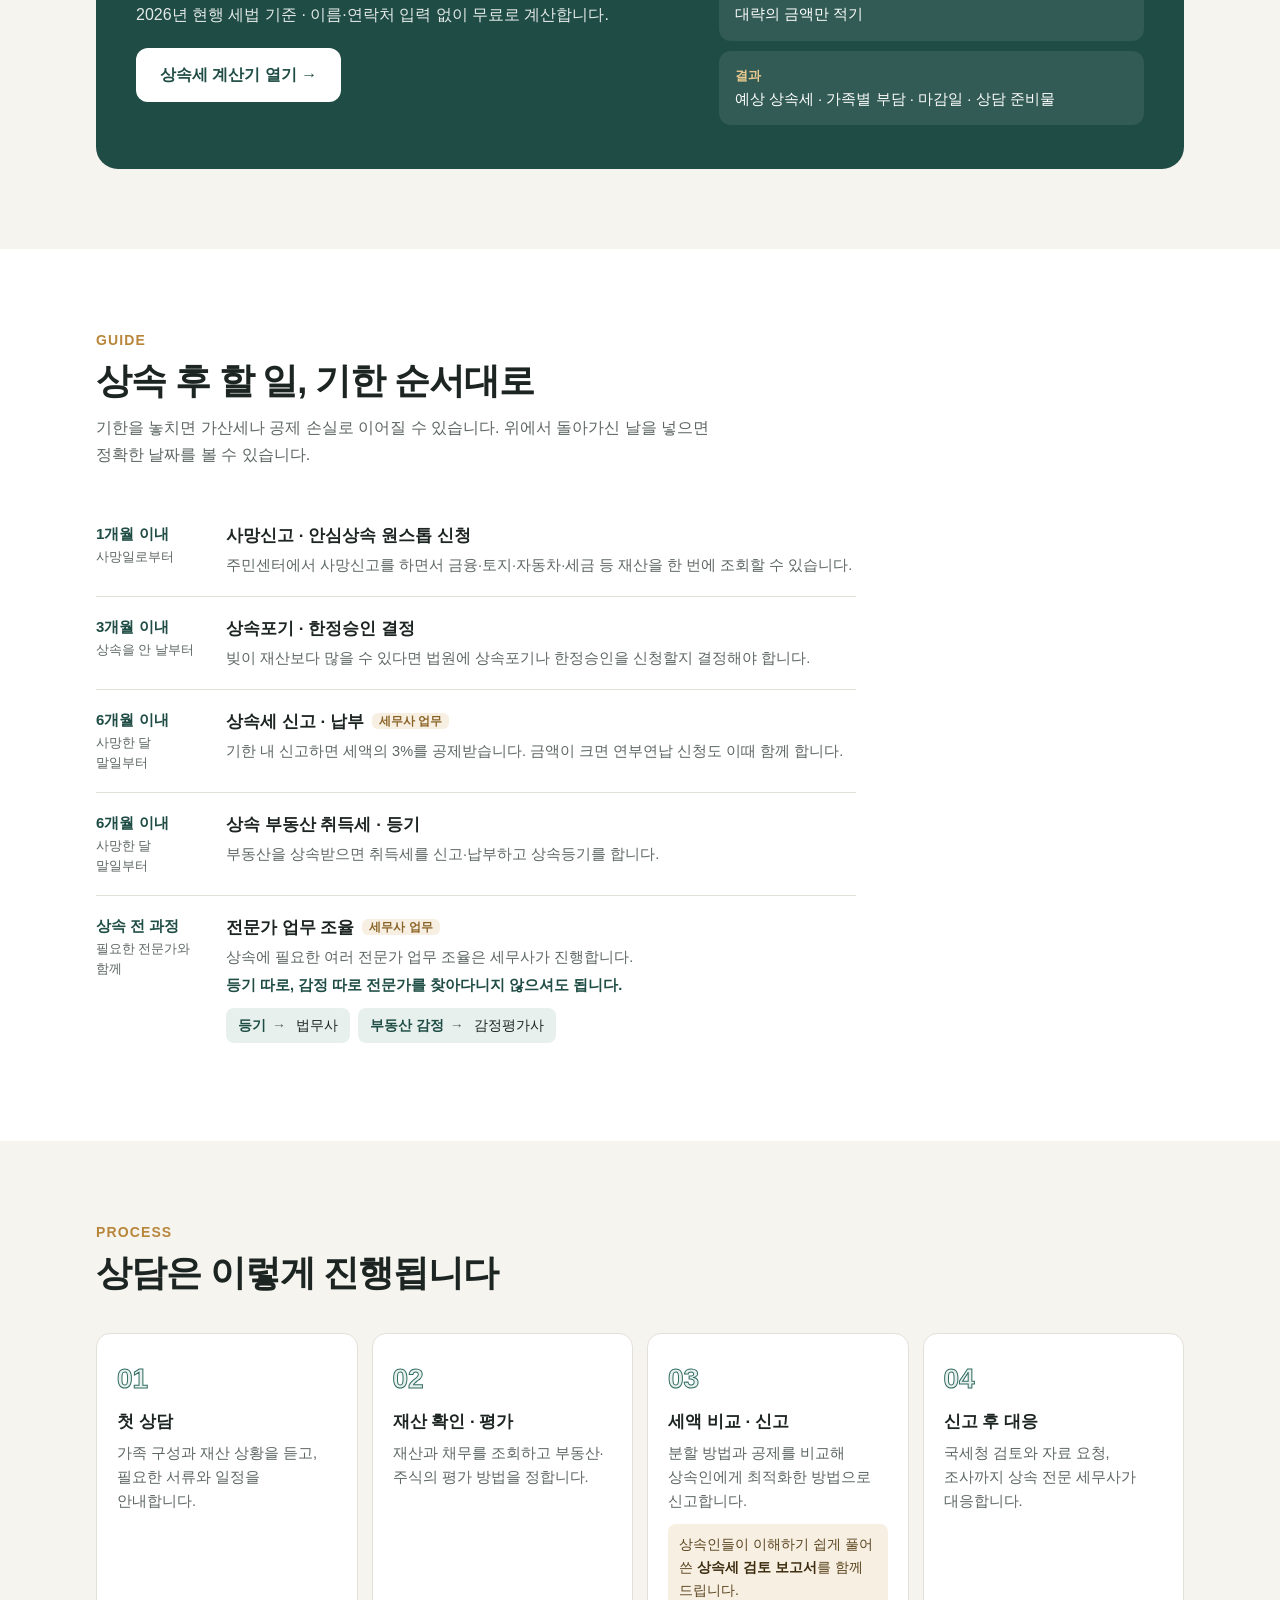
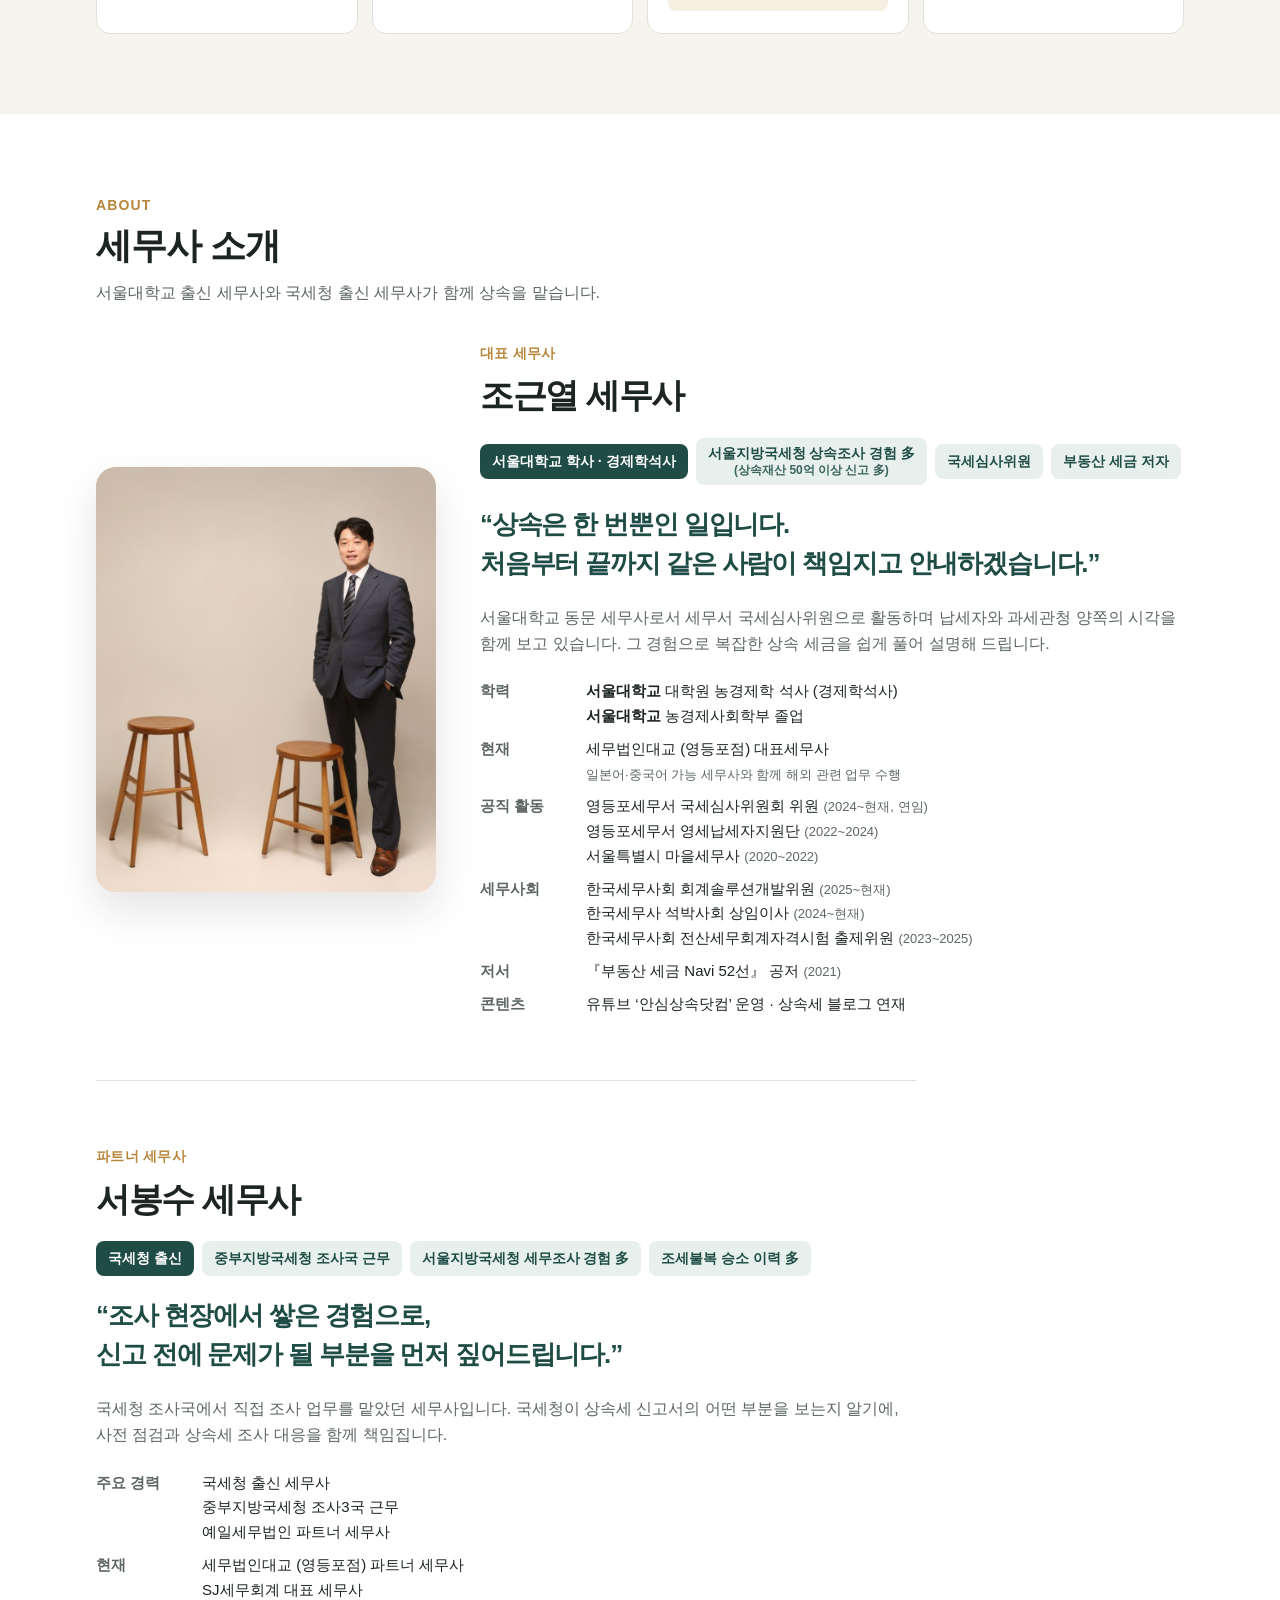
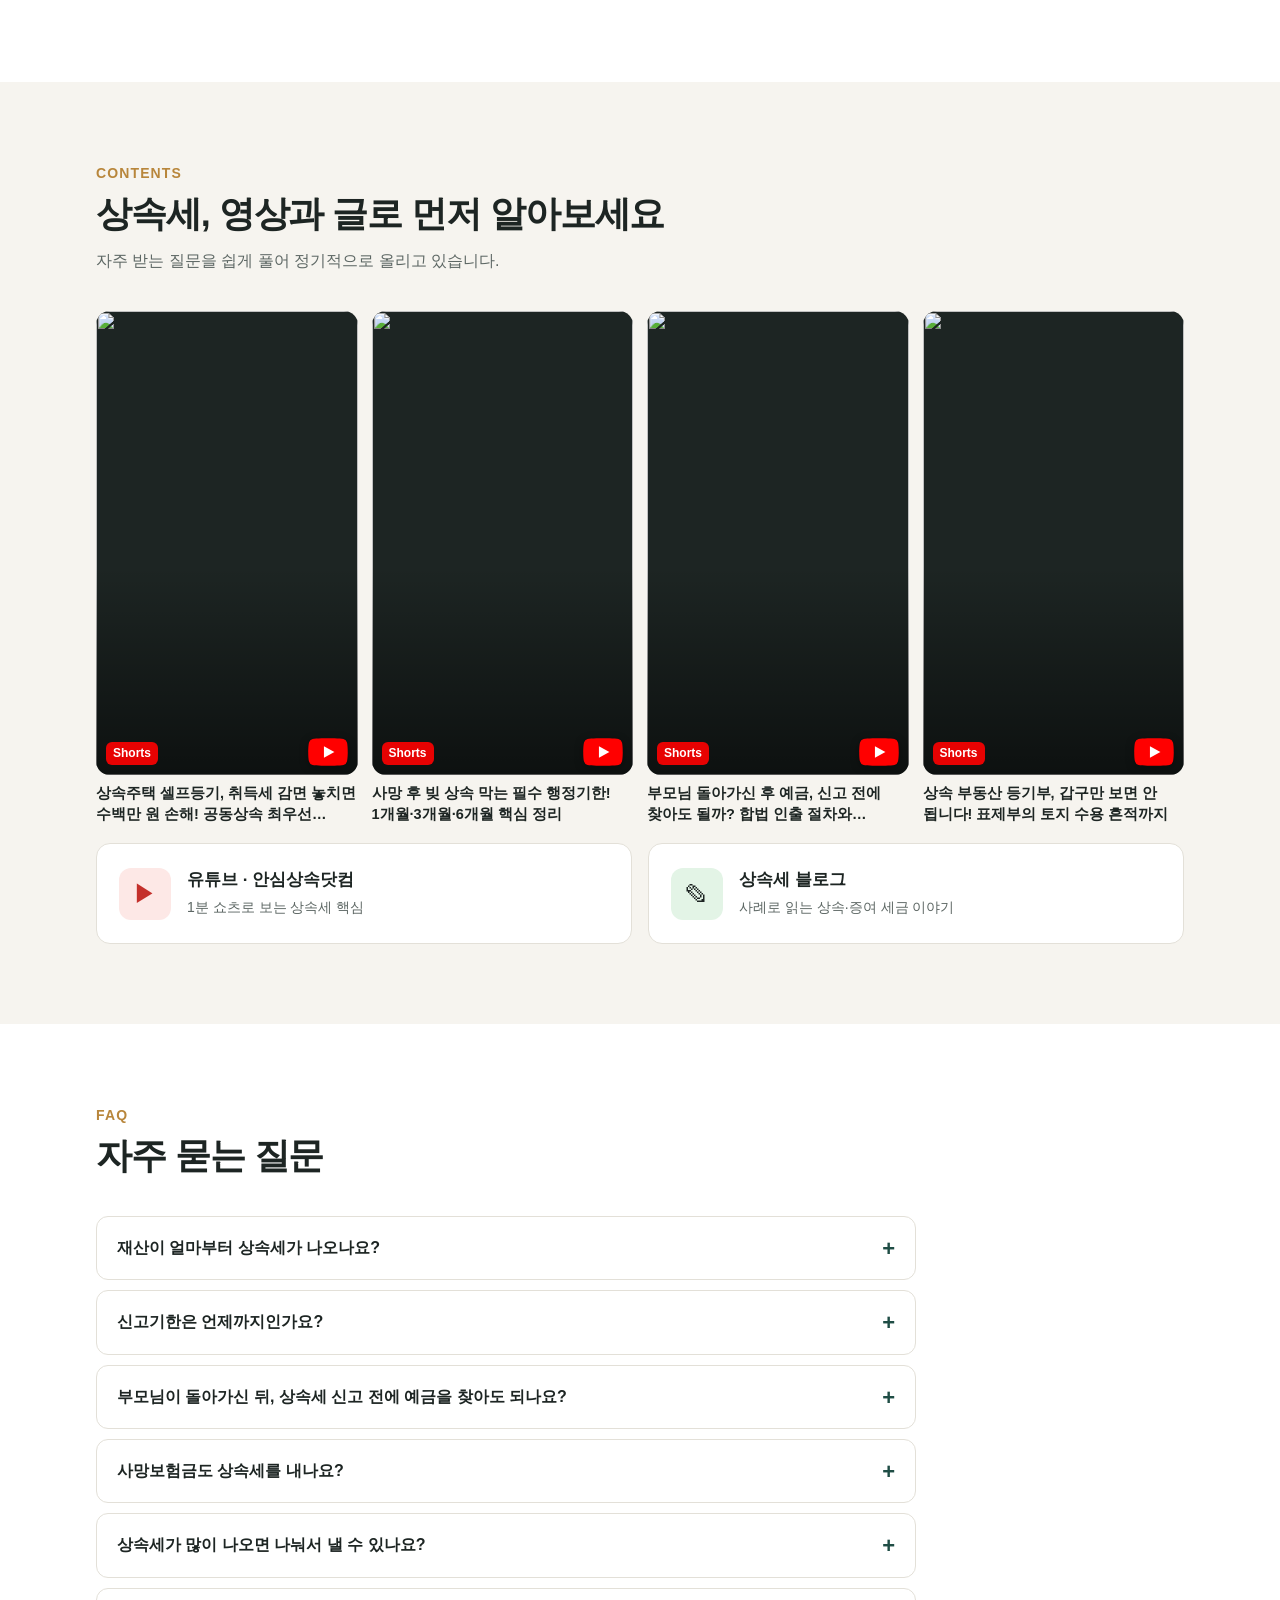
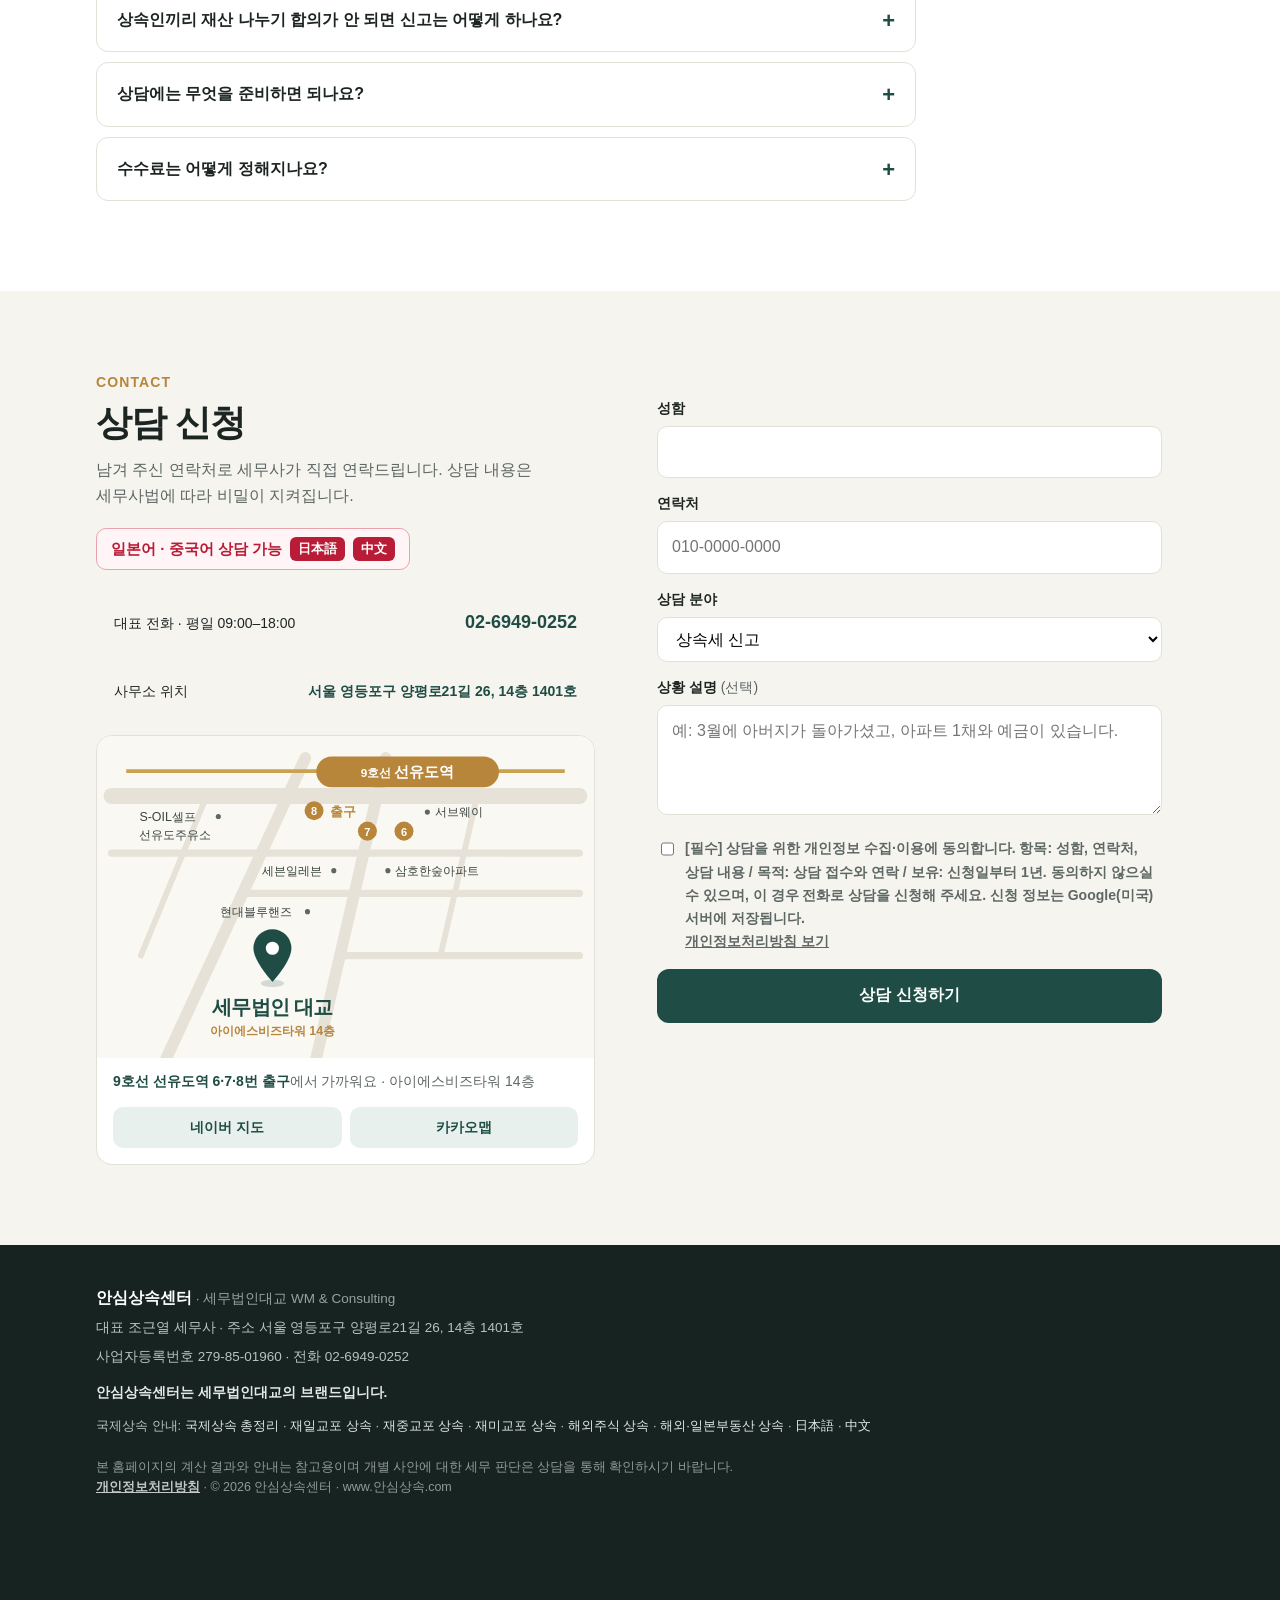
==== commit 6f8e3c44: "채팅 상담 색을 주황색으로 변경 Co-Authored-By: Claude Opus 5.5 <noreply@anthropic.com>" ====
--- a/index.html
+++ b/index.html
@@ -761,6 +761,6 @@
   modal.addEventListener('close', function () { frame.src = 'about:blank'; });
 })();
 </script>
-<script src="/assets/chat.js?v=4" defer></script>
+<script src="/assets/chat.js?v=5" defer></script>
 </body>
 </html>
